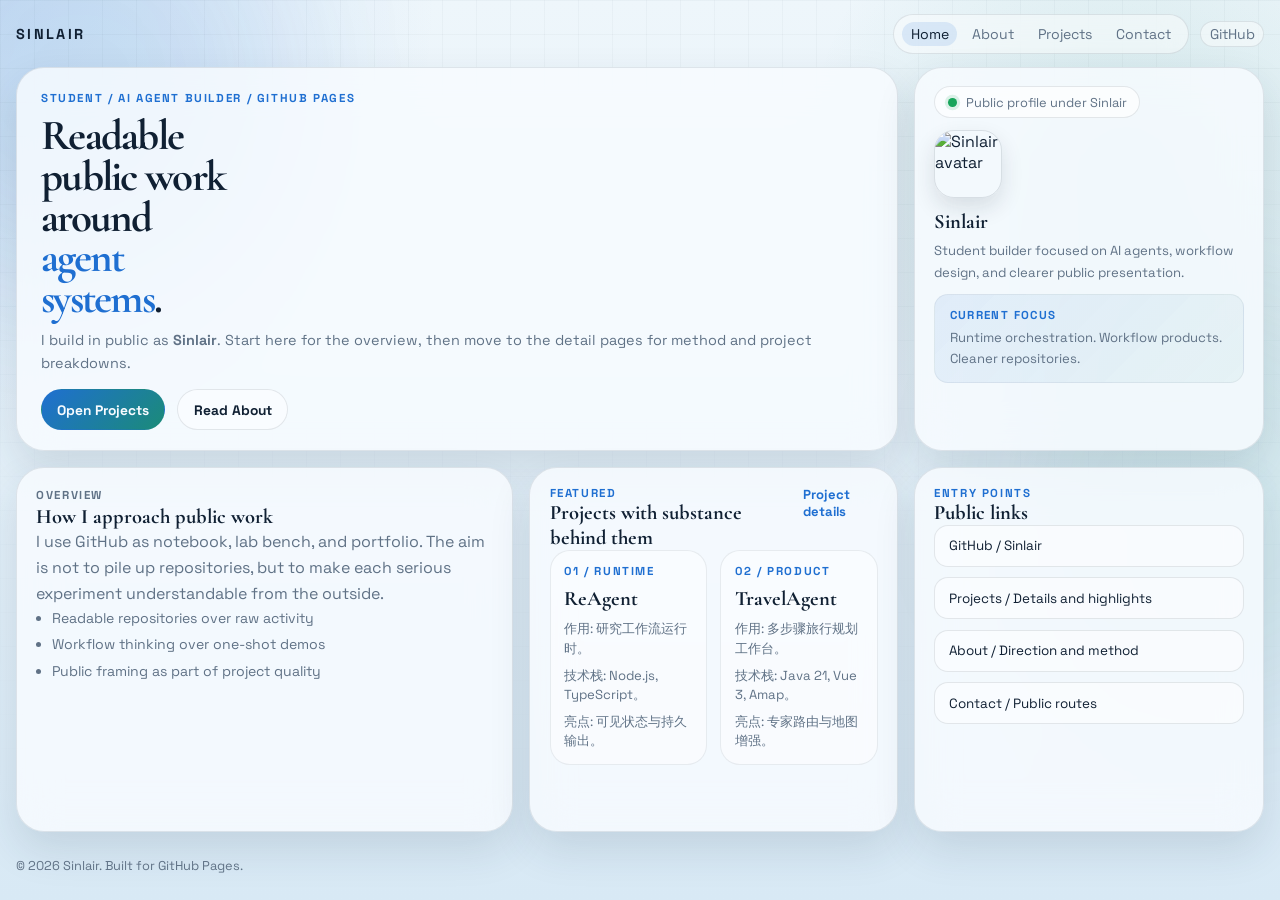
==== index.html @ 8f1517b0 "Add multi-page portfolio with project detail pages" ====
<!DOCTYPE html>
<html lang="en">
<head>
  <meta charset="UTF-8">
  <meta name="viewport" content="width=device-width, initial-scale=1.0">
  <meta
    name="description"
    content="Portfolio home for Sinlair, covering background, featured projects, and public links."
  >
  <meta name="theme-color" content="#eef6fb">
  <title>Sinlair | Home</title>
  <link rel="preconnect" href="https://fonts.googleapis.com">
  <link rel="preconnect" href="https://fonts.gstatic.com" crossorigin>
  <link
    href="https://fonts.googleapis.com/css2?family=Cormorant+Garamond:wght@600;700&family=Space+Grotesk:wght@400;500;700&display=swap"
    rel="stylesheet"
  >
  <link rel="icon" type="image/svg+xml" href="./favicon.svg">
  <link rel="stylesheet" href="./styles.css">
</head>
<body data-page="home">
  <div class="page-shell">
    <div class="ambient ambient-left" aria-hidden="true"></div>
    <div class="ambient ambient-right" aria-hidden="true"></div>
    <div class="grid-overlay" aria-hidden="true"></div>

    <header class="site-header">
      <a class="brand" href="./index.html">SINLAIR</a>
      <div class="header-rail">
        <nav class="site-nav" aria-label="Primary">
          <a href="./index.html" data-nav="home">Home</a>
          <a href="./about.html" data-nav="about">About</a>
          <a href="./projects.html" data-nav="projects">Projects</a>
          <a href="./contact.html" data-nav="contact">Contact</a>
        </nav>
        <a class="header-cta" href="https://github.com/Sinlair" target="_blank" rel="noreferrer">GitHub</a>
      </div>
    </header>

    <main class="dashboard">
      <section class="panel hero-panel">
        <p class="eyebrow">Student / AI Agent Builder / GitHub Pages</p>
        <h1>
          Readable public work around
          <span
            class="hero-rotator"
            data-words="agent systems,workflow products,public repos,prototype ideas"
          >agent systems</span>.
        </h1>
        <p class="hero-text">
          I build in public as <strong>Sinlair</strong>. Start here for the overview,
          then move to the detail pages for method and project breakdowns.
        </p>
        <div class="action-row">
          <a class="button button-primary" href="./projects.html">Open Projects</a>
          <a class="button button-secondary" href="./about.html">Read About</a>
        </div>
      </section>

      <section class="panel profile-panel">
        <div class="status-pill">
          <span class="dot"></span>
          Public profile under Sinlair
        </div>
        <img
          class="avatar"
          src="https://avatars.githubusercontent.com/u/93720173?v=4"
          alt="Sinlair avatar"
        >
        <div class="profile-copy">
          <h2>Sinlair</h2>
          <p>
            Student builder focused on AI agents, workflow design, and clearer public presentation.
          </p>
        </div>
        <div class="mini-note">
          <span class="mini-label">Current focus</span>
          <p>Runtime orchestration. Workflow products. Cleaner repositories.</p>
        </div>
      </section>

      <section class="panel about-panel">
        <p class="eyebrow">Overview</p>
        <h3>How I approach public work</h3>
        <p>
          I use GitHub as notebook, lab bench, and portfolio. The aim is not to pile
          up repositories, but to make each serious experiment understandable from
          the outside.
        </p>
        <ul class="compact-list">
          <li>Readable repositories over raw activity</li>
          <li>Workflow thinking over one-shot demos</li>
          <li>Public framing as part of project quality</li>
        </ul>
      </section>

      <section class="panel projects-panel">
        <div class="panel-head">
          <div>
            <p class="eyebrow">Featured</p>
            <h3>Projects with substance behind them</h3>
          </div>
          <a class="text-link" href="./projects.html">Project details</a>
        </div>
        <div class="project-list">
          <article class="mini-project">
            <div class="project-topline">01 / Runtime</div>
            <h4>ReAgent</h4>
            <p>作用: 研究工作流运行时。</p>
            <p>技术栈: Node.js, TypeScript。</p>
            <p>亮点: 可见状态与持久输出。</p>
          </article>

          <article class="mini-project">
            <div class="project-topline">02 / Product</div>
            <h4>TravelAgent</h4>
            <p>作用: 多步骤旅行规划工作台。</p>
            <p>技术栈: Java 21, Vue 3, Amap。</p>
            <p>亮点: 专家路由与地图增强。</p>
          </article>
        </div>
      </section>

      <section class="panel links-panel">
        <p class="eyebrow">Entry Points</p>
        <h3>Public links</h3>
        <div class="link-stack">
          <a href="https://github.com/Sinlair" target="_blank" rel="noreferrer">GitHub / Sinlair</a>
          <a href="./projects.html">Projects / Details and highlights</a>
          <a href="./about.html">About / Direction and method</a>
          <a href="./contact.html">Contact / Public routes</a>
        </div>
      </section>
    </main>

    <footer class="site-footer">
      <p>&copy; <span class="currentYear"></span> Sinlair. Built for GitHub Pages.</p>
    </footer>
  </div>

  <script src="./script.js"></script>
</body>
</html>
---- styles.css ----
:root {
  --bg: #eef6fb;
  --bg-deep: #d8e9f5;
  --surface: rgba(248, 252, 255, 0.82);
  --text: #102033;
  --muted: #607286;
  --line: rgba(16, 32, 51, 0.1);
  --accent: #1f6fd1;
  --accent-alt: #1b8b78;
  --shadow: 0 18px 42px rgba(24, 48, 72, 0.12);
  --radius-lg: 28px;
  --radius-md: 20px;
  --radius-sm: 14px;
}

* {
  box-sizing: border-box;
}

html {
  scroll-behavior: smooth;
}

body {
  margin: 0;
  min-height: 100vh;
  color: var(--text);
  background:
    radial-gradient(circle at top left, rgba(31, 111, 209, 0.14), transparent 28%),
    radial-gradient(circle at 88% 18%, rgba(27, 139, 120, 0.12), transparent 24%),
    linear-gradient(180deg, var(--bg) 0%, var(--bg-deep) 100%);
  font-family: "Space Grotesk", "Segoe UI", sans-serif;
  overflow: hidden;
}

::selection {
  background: rgba(31, 111, 209, 0.2);
}

a {
  color: inherit;
  text-decoration: none;
}

img {
  display: block;
  max-width: 100%;
}

.page-shell {
  position: relative;
  height: 100vh;
  display: flex;
  flex-direction: column;
  overflow: hidden;
}

.ambient {
  position: fixed;
  width: 26rem;
  height: 26rem;
  border-radius: 50%;
  filter: blur(70px);
  opacity: 0.55;
  pointer-events: none;
  z-index: 0;
}

.ambient-left {
  top: -8rem;
  left: -8rem;
  background: rgba(31, 111, 209, 0.18);
  animation: drift-left 16s ease-in-out infinite;
}

.ambient-right {
  right: -8rem;
  top: 18rem;
  background: rgba(27, 139, 120, 0.14);
  animation: drift-right 18s ease-in-out infinite;
}

.grid-overlay {
  position: fixed;
  inset: 0;
  background-image:
    linear-gradient(rgba(16, 32, 51, 0.04) 1px, transparent 1px),
    linear-gradient(90deg, rgba(16, 32, 51, 0.04) 1px, transparent 1px);
  background-size: 34px 34px;
  mask-image: linear-gradient(to bottom, rgba(0, 0, 0, 0.76), transparent 92%);
  pointer-events: none;
  z-index: 0;
}

.site-header,
.dashboard,
.site-footer {
  position: relative;
  z-index: 1;
}

.site-header {
  width: min(1280px, calc(100% - 2rem));
  margin: 0 auto;
  padding: 0.85rem 0 0;
  display: flex;
  align-items: center;
  justify-content: space-between;
  gap: 1rem;
}

.brand {
  font-size: 0.9rem;
  font-weight: 700;
  letter-spacing: 0.16em;
}

.header-rail {
  display: flex;
  align-items: center;
  gap: 0.7rem;
}

.site-nav {
  display: flex;
  flex-wrap: wrap;
  gap: 0.45rem;
  padding: 0.45rem 0.55rem;
  border: 1px solid var(--line);
  border-radius: 999px;
  background: rgba(255, 255, 255, 0.46);
  backdrop-filter: blur(14px);
}

.site-nav a,
.header-cta {
  padding: 0.18rem 0.52rem;
  border-radius: 999px;
  color: var(--muted);
  font-size: 0.88rem;
  transition: background-color 160ms ease, color 160ms ease;
}

.site-nav a:hover,
.site-nav a:focus-visible,
.site-nav a.is-current,
.header-cta:hover,
.header-cta:focus-visible {
  background: rgba(31, 111, 209, 0.12);
  color: var(--text);
}

.header-cta {
  border: 1px solid var(--line);
  background: rgba(255, 255, 255, 0.46);
  backdrop-filter: blur(14px);
}

.dashboard {
  width: min(1280px, calc(100% - 2rem));
  flex: 1;
  min-height: 0;
  margin: 0 auto;
  padding: 0.85rem 0 0.75rem;
  display: grid;
  gap: 1rem;
}

.panel {
  border: 1px solid var(--line);
  border-radius: var(--radius-lg);
  background: var(--surface);
  box-shadow: var(--shadow);
  backdrop-filter: blur(20px);
  overflow: hidden;
  padding: 1.1rem 1.2rem;
}

body[data-page="home"] .dashboard {
  grid-template-columns: 1.35fr 1fr 0.95fr;
  grid-template-areas:
    "hero hero profile"
    "about projects links";
  grid-template-rows: 1fr 0.95fr;
}

body[data-page="about"] .dashboard {
  grid-template-columns: 1.2fr 1fr 0.9fr;
  grid-template-areas:
    "intro intro side"
    "method focus public";
  grid-template-rows: 0.78fr 1.02fr;
}

body[data-page="projects"] .dashboard {
  grid-template-columns: 1.08fr 1.08fr 0.84fr;
  grid-template-areas:
    "intro intro side"
    "reagent travel side";
  grid-template-rows: 0.72fr 1.28fr;
}

body[data-page="contact"] .dashboard {
  grid-template-columns: 1.2fr 1fr 0.9fr;
  grid-template-areas:
    "intro intro side"
    "github reagent travel";
  grid-template-rows: 0.8fr 1fr;
}

.hero-panel,
.intro-panel {
  grid-area: hero;
  display: flex;
  flex-direction: column;
  gap: 0.65rem;
  justify-content: flex-start;
  padding: 1.4rem 1.5rem;
}

.profile-panel,
.side-panel {
  grid-area: profile;
  display: flex;
  flex-direction: column;
  gap: 0.7rem;
}

body[data-page="about"] .intro-panel,
body[data-page="projects"] .intro-panel,
body[data-page="contact"] .intro-panel {
  grid-area: intro;
}

body[data-page="about"] .side-panel,
body[data-page="projects"] .side-panel,
body[data-page="contact"] .side-panel {
  grid-area: side;
}

.about-panel {
  grid-area: about;
}

.projects-panel {
  grid-area: projects;
}

.links-panel {
  grid-area: links;
}

.detail-panel:nth-of-type(3) {
  grid-area: method;
}

.detail-panel:nth-of-type(4) {
  grid-area: focus;
}

.detail-panel:nth-of-type(5) {
  grid-area: public;
}

body[data-page="contact"] .detail-panel:nth-of-type(3) {
  grid-area: github;
}

body[data-page="contact"] .detail-panel:nth-of-type(4) {
  grid-area: reagent;
}

body[data-page="contact"] .detail-panel:nth-of-type(5) {
  grid-area: travel;
}

body[data-page="projects"] .project-detail:nth-of-type(3) {
  grid-area: reagent;
}

body[data-page="projects"] .project-detail:nth-of-type(4) {
  grid-area: travel;
}

.eyebrow,
.project-topline,
.detail-label {
  margin: 0;
  color: var(--accent);
  font-size: 0.72rem;
  font-weight: 700;
  letter-spacing: 0.14em;
  text-transform: uppercase;
}

.hero-panel h1,
.intro-panel h1,
.profile-panel h2,
.side-panel h3,
.about-panel h3,
.projects-panel h3,
.links-panel h3,
.mini-project h4,
.detail-panel h3,
.project-detail h3 {
  margin: 0;
  font-family: "Cormorant Garamond", "Times New Roman", serif;
}

.hero-panel h1,
.intro-panel h1 {
  max-width: 12ch;
  font-size: clamp(2rem, 3.85vw, 4rem);
  line-height: 0.95;
  letter-spacing: -0.04em;
}

body[data-page="home"] .hero-panel h1 {
  max-width: 10ch;
  font-size: clamp(1.8rem, 3.35vw, 3.35rem);
}

body:not([data-page="home"]) .intro-panel h1 {
  max-width: 10ch;
  font-size: clamp(1.7rem, 3.1vw, 3.05rem);
  line-height: 0.94;
}

.hero-rotator,
.accent-word {
  color: var(--accent);
}

.hero-text,
.profile-copy p,
.mini-note p,
.about-panel p,
.compact-list,
.mini-project p,
.detail-panel p,
.project-detail p {
  margin: 0;
  color: var(--muted);
  line-height: 1.62;
}

.hero-text {
  max-width: 54rem;
  font-size: 0.9rem;
}

.action-row {
  display: flex;
  flex-wrap: wrap;
  gap: 0.75rem;
  margin-top: 0.2rem;
}

.button {
  display: inline-flex;
  align-items: center;
  justify-content: center;
  min-height: 2.55rem;
  padding: 0 0.95rem;
  border: 1px solid transparent;
  border-radius: 999px;
  font-size: 0.86rem;
  font-weight: 700;
  transition: transform 160ms ease, border-color 160ms ease;
}

.button:hover,
.button:focus-visible {
  transform: translateY(-2px);
}

.button-primary {
  background: linear-gradient(135deg, var(--accent), var(--accent-alt));
  color: #f7fbff;
}

.button-secondary {
  background: rgba(255, 255, 255, 0.45);
  border-color: var(--line);
}

.status-pill {
  display: inline-flex;
  align-items: center;
  gap: 0.55rem;
  align-self: flex-start;
  padding: 0.42rem 0.8rem;
  border: 1px solid var(--line);
  border-radius: 999px;
  background: rgba(255, 255, 255, 0.64);
  color: var(--muted);
  font-size: 0.8rem;
}

.dot {
  width: 0.55rem;
  height: 0.55rem;
  border-radius: 50%;
  background: #18a55b;
  box-shadow: 0 0 0 0.2rem rgba(24, 165, 91, 0.14);
}

.avatar {
  width: 68px;
  height: 68px;
  border-radius: 20px;
  border: 1px solid rgba(16, 32, 51, 0.12);
  object-fit: cover;
  box-shadow: 0 10px 22px rgba(16, 32, 51, 0.12);
}

.profile-panel h2,
.side-panel h3,
.about-panel h3,
.projects-panel h3,
.links-panel h3,
.mini-project h4,
.detail-panel h3,
.project-detail h3 {
  font-size: 1.28rem;
}

.profile-copy {
  display: grid;
  gap: 0.42rem;
}

.profile-copy p,
.mini-note p,
.detail-panel p,
.project-detail p {
  font-size: 0.82rem;
}

.mini-note,
.detail-block {
  padding: 0.8rem 0.9rem;
  border: 1px solid rgba(16, 32, 51, 0.06);
  border-radius: var(--radius-sm);
  background: linear-gradient(135deg, rgba(31, 111, 209, 0.09), rgba(27, 139, 120, 0.05));
}

.mini-label {
  display: block;
  margin-bottom: 0.3rem;
  color: var(--accent);
  font-size: 0.72rem;
  font-weight: 700;
  letter-spacing: 0.12em;
  text-transform: uppercase;
}

.compact-list {
  margin: 0;
  padding-left: 1rem;
  font-size: 0.88rem;
}

.compact-list li + li {
  margin-top: 0.22rem;
}

.panel-head,
.project-detail-head {
  display: flex;
  align-items: start;
  justify-content: space-between;
  gap: 0.8rem;
}

.text-link {
  color: var(--accent);
  font-size: 0.82rem;
  font-weight: 700;
}

.project-list {
  display: grid;
  grid-template-columns: repeat(2, minmax(0, 1fr));
  gap: 0.85rem;
  flex: 1;
}

.mini-project,
.project-detail {
  display: flex;
  flex-direction: column;
  gap: 0.5rem;
}

.mini-project {
  padding: 0.85rem;
  border: 1px solid rgba(16, 32, 51, 0.08);
  border-radius: var(--radius-md);
  background: rgba(255, 255, 255, 0.46);
}

.mini-project p {
  font-size: 0.82rem;
  line-height: 1.46;
}

.tags {
  display: flex;
  flex-wrap: wrap;
  gap: 0.45rem;
  margin-top: auto;
}

.tags span {
  padding: 0.28rem 0.52rem;
  border: 1px solid var(--line);
  border-radius: 999px;
  background: rgba(255, 255, 255, 0.54);
  font-size: 0.72rem;
}

.project-detail {
  padding: 0.92rem 0.98rem;
  gap: 0.42rem;
}

.detail-block {
  display: grid;
  gap: 0.35rem;
  padding: 0.65rem 0.72rem;
}

.link-stack {
  display: grid;
  gap: 0.65rem;
}

.link-stack a {
  padding: 0.72rem 0.88rem;
  border: 1px solid var(--line);
  border-radius: var(--radius-sm);
  background: rgba(255, 255, 255, 0.54);
  color: var(--text);
  font-size: 0.84rem;
  transition: transform 160ms ease, border-color 160ms ease;
}

.link-stack a:hover,
.link-stack a:focus-visible {
  transform: translateX(4px);
  border-color: rgba(31, 111, 209, 0.35);
}

.site-footer {
  width: min(1280px, calc(100% - 2rem));
  margin: 0 auto;
  padding: 0 0 0.85rem;
  color: var(--muted);
  font-size: 0.8rem;
}

@keyframes drift-left {
  0%,
  100% {
    transform: translate3d(0, 0, 0);
  }
  50% {
    transform: translate3d(22px, -18px, 0);
  }
}

@keyframes drift-right {
  0%,
  100% {
    transform: translate3d(0, 0, 0);
  }
  50% {
    transform: translate3d(-24px, 18px, 0);
  }
}

@media (max-width: 1100px) {
  body {
    overflow: auto;
  }

  .page-shell {
    height: auto;
  }

  .dashboard,
  body[data-page="home"] .dashboard,
  body[data-page="about"] .dashboard,
  body[data-page="projects"] .dashboard,
  body[data-page="contact"] .dashboard {
    grid-template-columns: 1fr;
    grid-template-areas: none;
    grid-template-rows: none;
    padding-bottom: 1.25rem;
  }

  .hero-panel,
  .intro-panel,
  .profile-panel,
  .side-panel,
  .about-panel,
  .projects-panel,
  .links-panel,
  .detail-panel,
  .project-detail {
    grid-area: auto !important;
  }

  .project-list {
    grid-template-columns: 1fr;
  }
}

@media (max-width: 720px) {
  .site-header {
    flex-direction: column;
    align-items: flex-start;
  }

  .header-rail {
    width: 100%;
    flex-direction: column;
    align-items: stretch;
  }

  .site-nav {
    justify-content: space-between;
  }

  .header-cta {
    width: 100%;
    text-align: center;
  }

  .panel {
    padding: 1rem;
  }

  .hero-panel h1,
  .intro-panel h1 {
    max-width: none;
    font-size: clamp(2rem, 11vw, 3.4rem);
  }

  .action-row {
    flex-direction: column;
  }

  .button {
    width: 100%;
  }
}
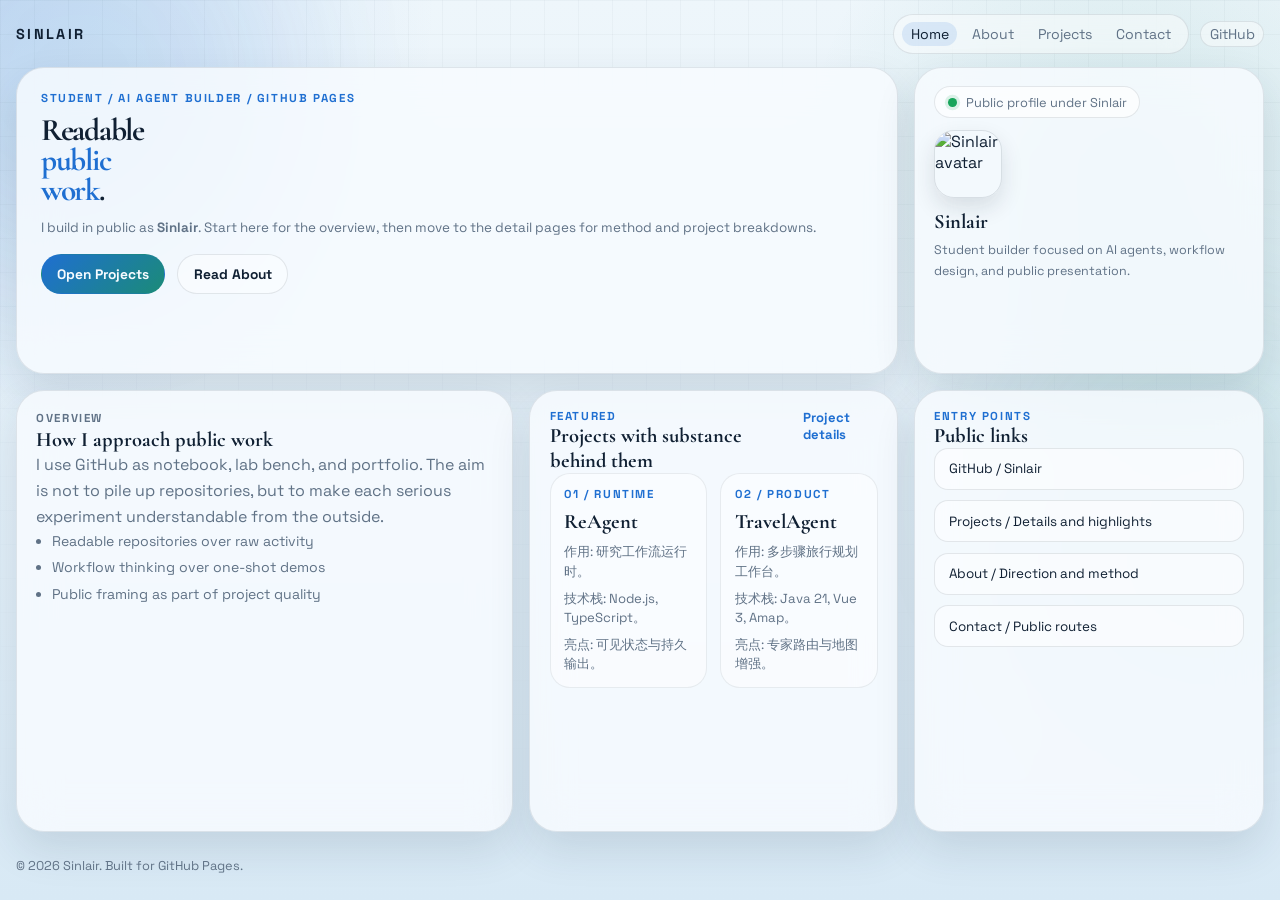
==== commit 35b1b547: "Polish multi-page layout density" ====
--- a/index.html
+++ b/index.html
@@ -41,11 +41,11 @@
       <section class="panel hero-panel">
         <p class="eyebrow">Student / AI Agent Builder / GitHub Pages</p>
         <h1>
-          Readable public work around
+          Readable
           <span
             class="hero-rotator"
-            data-words="agent systems,workflow products,public repos,prototype ideas"
-          >agent systems</span>.
+            data-words="public work,agent systems,workflow products,project signals"
+          >public work</span>.
         </h1>
         <p class="hero-text">
           I build in public as <strong>Sinlair</strong>. Start here for the overview,
@@ -70,12 +70,8 @@
         <div class="profile-copy">
           <h2>Sinlair</h2>
           <p>
-            Student builder focused on AI agents, workflow design, and clearer public presentation.
+            Student builder focused on AI agents, workflow design, and public presentation.
           </p>
-        </div>
-        <div class="mini-note">
-          <span class="mini-label">Current focus</span>
-          <p>Runtime orchestration. Workflow products. Cleaner repositories.</p>
         </div>
       </section>
 
--- a/styles.css
+++ b/styles.css
@@ -181,7 +181,7 @@
   grid-template-areas:
     "hero hero profile"
     "about projects links";
-  grid-template-rows: 1fr 0.95fr;
+  grid-template-rows: 0.82fr 1.18fr;
 }
 
 body[data-page="about"] .dashboard {
@@ -197,7 +197,7 @@
   grid-template-areas:
     "intro intro side"
     "reagent travel side";
-  grid-template-rows: 0.72fr 1.28fr;
+  grid-template-rows: 0.56fr 1.44fr;
 }
 
 body[data-page="contact"] .dashboard {
@@ -205,7 +205,7 @@
   grid-template-areas:
     "intro intro side"
     "github reagent travel";
-  grid-template-rows: 0.8fr 1fr;
+  grid-template-rows: 0.66fr 1.34fr;
 }
 
 .hero-panel,
@@ -213,7 +213,7 @@
   grid-area: hero;
   display: flex;
   flex-direction: column;
-  gap: 0.65rem;
+  gap: 0.72rem;
   justify-content: flex-start;
   padding: 1.4rem 1.5rem;
 }
@@ -316,14 +316,20 @@
 }
 
 body[data-page="home"] .hero-panel h1 {
-  max-width: 10ch;
-  font-size: clamp(1.8rem, 3.35vw, 3.35rem);
+  max-width: 7ch;
+  font-size: clamp(1.45rem, 2.45vw, 2.45rem);
 }
 
 body:not([data-page="home"]) .intro-panel h1 {
   max-width: 10ch;
-  font-size: clamp(1.7rem, 3.1vw, 3.05rem);
+  font-size: clamp(1.55rem, 2.8vw, 2.7rem);
   line-height: 0.94;
+}
+
+body[data-page="projects"] .intro-panel h1,
+body[data-page="contact"] .intro-panel h1 {
+  max-width: 8ch;
+  font-size: clamp(1.3rem, 2.15vw, 2rem);
 }
 
 .hero-rotator,
@@ -346,7 +352,7 @@
 
 .hero-text {
   max-width: 54rem;
-  font-size: 0.9rem;
+  font-size: 0.84rem;
 }
 
 .action-row {
@@ -434,7 +440,7 @@
 .mini-note p,
 .detail-panel p,
 .project-detail p {
-  font-size: 0.82rem;
+  font-size: 0.78rem;
 }
 
 .mini-note,
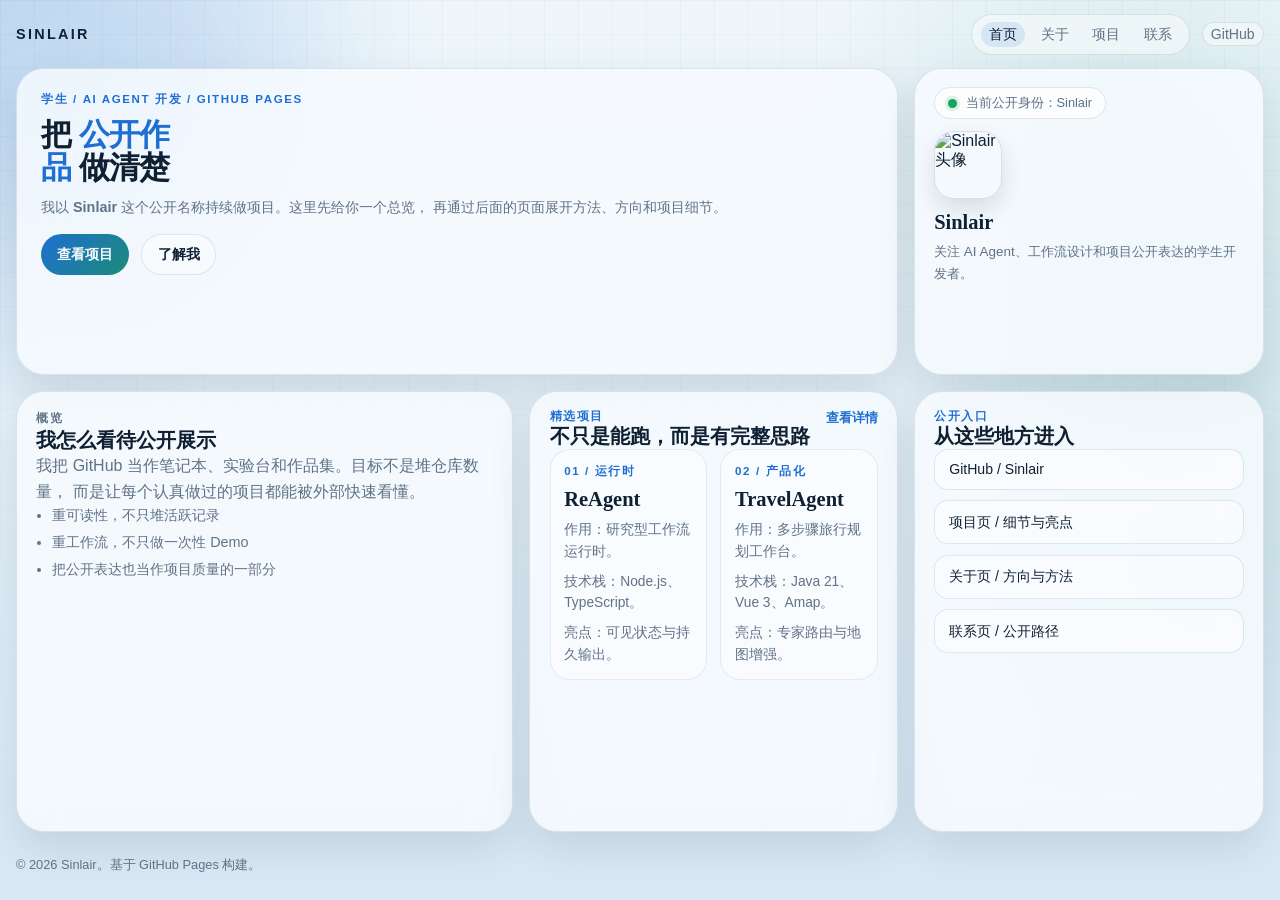
==== commit d414a7a6: "Translate portfolio site into Chinese" ====
--- a/index.html
+++ b/index.html
@@ -1,20 +1,14 @@
 <!DOCTYPE html>
-<html lang="en">
+<html lang="zh-CN">
 <head>
   <meta charset="UTF-8">
   <meta name="viewport" content="width=device-width, initial-scale=1.0">
   <meta
     name="description"
-    content="Portfolio home for Sinlair, covering background, featured projects, and public links."
+    content="Sinlair 的个人主页，集中展示个人介绍、项目摘要和公开入口。"
   >
   <meta name="theme-color" content="#eef6fb">
-  <title>Sinlair | Home</title>
-  <link rel="preconnect" href="https://fonts.googleapis.com">
-  <link rel="preconnect" href="https://fonts.gstatic.com" crossorigin>
-  <link
-    href="https://fonts.googleapis.com/css2?family=Cormorant+Garamond:wght@600;700&family=Space+Grotesk:wght@400;500;700&display=swap"
-    rel="stylesheet"
-  >
+  <title>Sinlair | 首页</title>
   <link rel="icon" type="image/svg+xml" href="./favicon.svg">
   <link rel="stylesheet" href="./styles.css">
 </head>
@@ -27,11 +21,11 @@
     <header class="site-header">
       <a class="brand" href="./index.html">SINLAIR</a>
       <div class="header-rail">
-        <nav class="site-nav" aria-label="Primary">
-          <a href="./index.html" data-nav="home">Home</a>
-          <a href="./about.html" data-nav="about">About</a>
-          <a href="./projects.html" data-nav="projects">Projects</a>
-          <a href="./contact.html" data-nav="contact">Contact</a>
+        <nav class="site-nav" aria-label="主导航">
+          <a href="./index.html" data-nav="home">首页</a>
+          <a href="./about.html" data-nav="about">关于</a>
+          <a href="./projects.html" data-nav="projects">项目</a>
+          <a href="./contact.html" data-nav="contact">联系</a>
         </nav>
         <a class="header-cta" href="https://github.com/Sinlair" target="_blank" rel="noreferrer">GitHub</a>
       </div>
@@ -39,98 +33,98 @@
 
     <main class="dashboard">
       <section class="panel hero-panel">
-        <p class="eyebrow">Student / AI Agent Builder / GitHub Pages</p>
+        <p class="eyebrow">学生 / AI Agent 开发 / GitHub Pages</p>
         <h1>
-          Readable
+          把
           <span
             class="hero-rotator"
-            data-words="public work,agent systems,workflow products,project signals"
-          >public work</span>.
+            data-words="公开作品,Agent 系统,工作流产品,项目表达"
+          >公开作品</span>
+          做清楚
         </h1>
         <p class="hero-text">
-          I build in public as <strong>Sinlair</strong>. Start here for the overview,
-          then move to the detail pages for method and project breakdowns.
+          我以 <strong>Sinlair</strong> 这个公开名称持续做项目。这里先给你一个总览，
+          再通过后面的页面展开方法、方向和项目细节。
         </p>
         <div class="action-row">
-          <a class="button button-primary" href="./projects.html">Open Projects</a>
-          <a class="button button-secondary" href="./about.html">Read About</a>
+          <a class="button button-primary" href="./projects.html">查看项目</a>
+          <a class="button button-secondary" href="./about.html">了解我</a>
         </div>
       </section>
 
       <section class="panel profile-panel">
         <div class="status-pill">
           <span class="dot"></span>
-          Public profile under Sinlair
+          当前公开身份：Sinlair
         </div>
         <img
           class="avatar"
           src="https://avatars.githubusercontent.com/u/93720173?v=4"
-          alt="Sinlair avatar"
+          alt="Sinlair 头像"
         >
         <div class="profile-copy">
           <h2>Sinlair</h2>
           <p>
-            Student builder focused on AI agents, workflow design, and public presentation.
+            关注 AI Agent、工作流设计和项目公开表达的学生开发者。
           </p>
         </div>
       </section>
 
       <section class="panel about-panel">
-        <p class="eyebrow">Overview</p>
-        <h3>How I approach public work</h3>
+        <p class="eyebrow">概览</p>
+        <h3>我怎么看待公开展示</h3>
         <p>
-          I use GitHub as notebook, lab bench, and portfolio. The aim is not to pile
-          up repositories, but to make each serious experiment understandable from
-          the outside.
+          我把 GitHub 当作笔记本、实验台和作品集。目标不是堆仓库数量，
+          而是让每个认真做过的项目都能被外部快速看懂。
         </p>
         <ul class="compact-list">
-          <li>Readable repositories over raw activity</li>
-          <li>Workflow thinking over one-shot demos</li>
-          <li>Public framing as part of project quality</li>
+          <li>重可读性，不只堆活跃记录</li>
+          <li>重工作流，不只做一次性 Demo</li>
+          <li>把公开表达也当作项目质量的一部分</li>
         </ul>
       </section>
 
       <section class="panel projects-panel">
         <div class="panel-head">
           <div>
-            <p class="eyebrow">Featured</p>
-            <h3>Projects with substance behind them</h3>
+            <p class="eyebrow">精选项目</p>
+            <h3>不只是能跑，而是有完整思路</h3>
           </div>
-          <a class="text-link" href="./projects.html">Project details</a>
+          <a class="text-link" href="./projects.html">查看详情</a>
         </div>
         <div class="project-list">
           <article class="mini-project">
-            <div class="project-topline">01 / Runtime</div>
+            <div class="project-topline">01 / 运行时</div>
             <h4>ReAgent</h4>
-            <p>作用: 研究工作流运行时。</p>
-            <p>技术栈: Node.js, TypeScript。</p>
-            <p>亮点: 可见状态与持久输出。</p>
+            <p>作用：研究型工作流运行时。</p>
+            <p>技术栈：Node.js、TypeScript。</p>
+            <p>亮点：可见状态与持久输出。</p>
           </article>
 
           <article class="mini-project">
-            <div class="project-topline">02 / Product</div>
+            <div class="project-topline">02 / 产品化</div>
             <h4>TravelAgent</h4>
-            <p>作用: 多步骤旅行规划工作台。</p>
-            <p>技术栈: Java 21, Vue 3, Amap。</p>
-            <p>亮点: 专家路由与地图增强。</p>
+            <p>作用：多步骤旅行规划工作台。</p>
+            <p>技术栈：Java 21、Vue 3、Amap。</p>
+            <p>亮点：专家路由与地图增强。</p>
           </article>
         </div>
       </section>
 
       <section class="panel links-panel">
-        <p class="eyebrow">Entry Points</p>
-        <h3>Public links</h3>
+        <p class="eyebrow">公开入口</p>
+        <h3>从这些地方进入</h3>
         <div class="link-stack">
           <a href="https://github.com/Sinlair" target="_blank" rel="noreferrer">GitHub / Sinlair</a>
-          <a href="./projects.html">Projects / Details and highlights</a>
-          <a href="./about.html">About / Direction and method</a>
-          <a href="./contact.html">Contact / Public routes</a>
+          <a href="./projects.html">项目页 / 细节与亮点</a>
+          <a href="./about.html">关于页 / 方向与方法</a>
+          <a href="./contact.html">联系页 / 公开路径</a>
         </div>
       </section>
     </main>
 
     <footer class="site-footer">
-      <p>&copy; <span class="currentYear"></span> Sinlair. Built for GitHub Pages.</p>
+      <p>&copy; <span class="currentYear"></span> Sinlair。基于 GitHub Pages 构建。</p>
     </footer>
   </div>
 
--- a/styles.css
+++ b/styles.css
@@ -11,6 +11,8 @@
   --radius-lg: 28px;
   --radius-md: 20px;
   --radius-sm: 14px;
+  --font-sans: "Noto Sans SC", "PingFang SC", "Microsoft YaHei", "Segoe UI", sans-serif;
+  --font-serif: "Noto Serif SC", "Songti SC", "STSong", "SimSun", serif;
 }
 
 * {
@@ -29,7 +31,7 @@
     radial-gradient(circle at top left, rgba(31, 111, 209, 0.14), transparent 28%),
     radial-gradient(circle at 88% 18%, rgba(27, 139, 120, 0.12), transparent 24%),
     linear-gradient(180deg, var(--bg) 0%, var(--bg-deep) 100%);
-  font-family: "Space Grotesk", "Segoe UI", sans-serif;
+  font-family: var(--font-sans);
   overflow: hidden;
 }
 
@@ -304,26 +306,26 @@
 .detail-panel h3,
 .project-detail h3 {
   margin: 0;
-  font-family: "Cormorant Garamond", "Times New Roman", serif;
+  font-family: var(--font-serif);
 }
 
 .hero-panel h1,
 .intro-panel h1 {
   max-width: 12ch;
   font-size: clamp(2rem, 3.85vw, 4rem);
-  line-height: 0.95;
-  letter-spacing: -0.04em;
+  line-height: 1.06;
+  letter-spacing: -0.02em;
 }
 
 body[data-page="home"] .hero-panel h1 {
-  max-width: 7ch;
+  max-width: 9ch;
   font-size: clamp(1.45rem, 2.45vw, 2.45rem);
 }
 
 body:not([data-page="home"]) .intro-panel h1 {
-  max-width: 10ch;
+  max-width: 11ch;
   font-size: clamp(1.55rem, 2.8vw, 2.7rem);
-  line-height: 0.94;
+  line-height: 1.08;
 }
 
 body[data-page="projects"] .intro-panel h1,
@@ -352,7 +354,7 @@
 
 .hero-text {
   max-width: 54rem;
-  font-size: 0.84rem;
+  font-size: 0.9rem;
 }
 
 .action-row {
@@ -403,6 +405,26 @@
   font-size: 0.8rem;
 }
 
+.fact-strip {
+  display: grid;
+  grid-template-columns: repeat(3, minmax(0, 1fr));
+  gap: 0.7rem;
+}
+
+.fact-pill {
+  display: grid;
+  gap: 0.35rem;
+  padding: 0.78rem 0.88rem;
+  border: 1px solid rgba(16, 32, 51, 0.08);
+  border-radius: var(--radius-md);
+  background: rgba(255, 255, 255, 0.5);
+}
+
+.fact-pill strong {
+  font-size: 0.86rem;
+  line-height: 1.45;
+}
+
 .dot {
   width: 0.55rem;
   height: 0.55rem;
@@ -429,6 +451,7 @@
 .detail-panel h3,
 .project-detail h3 {
   font-size: 1.28rem;
+  line-height: 1.2;
 }
 
 .profile-copy {
@@ -440,7 +463,7 @@
 .mini-note p,
 .detail-panel p,
 .project-detail p {
-  font-size: 0.78rem;
+  font-size: 0.84rem;
 }
 
 .mini-note,
@@ -464,7 +487,7 @@
 .compact-list {
   margin: 0;
   padding-left: 1rem;
-  font-size: 0.88rem;
+  font-size: 0.9rem;
 }
 
 .compact-list li + li {
@@ -507,8 +530,8 @@
 }
 
 .mini-project p {
-  font-size: 0.82rem;
-  line-height: 1.46;
+  font-size: 0.86rem;
+  line-height: 1.58;
 }
 
 .tags {
@@ -548,7 +571,7 @@
   border-radius: var(--radius-sm);
   background: rgba(255, 255, 255, 0.54);
   color: var(--text);
-  font-size: 0.84rem;
+  font-size: 0.88rem;
   transition: transform 160ms ease, border-color 160ms ease;
 }
 
@@ -621,6 +644,10 @@
   .project-list {
     grid-template-columns: 1fr;
   }
+
+  .fact-strip {
+    grid-template-columns: 1fr;
+  }
 }
 
 @media (max-width: 720px) {
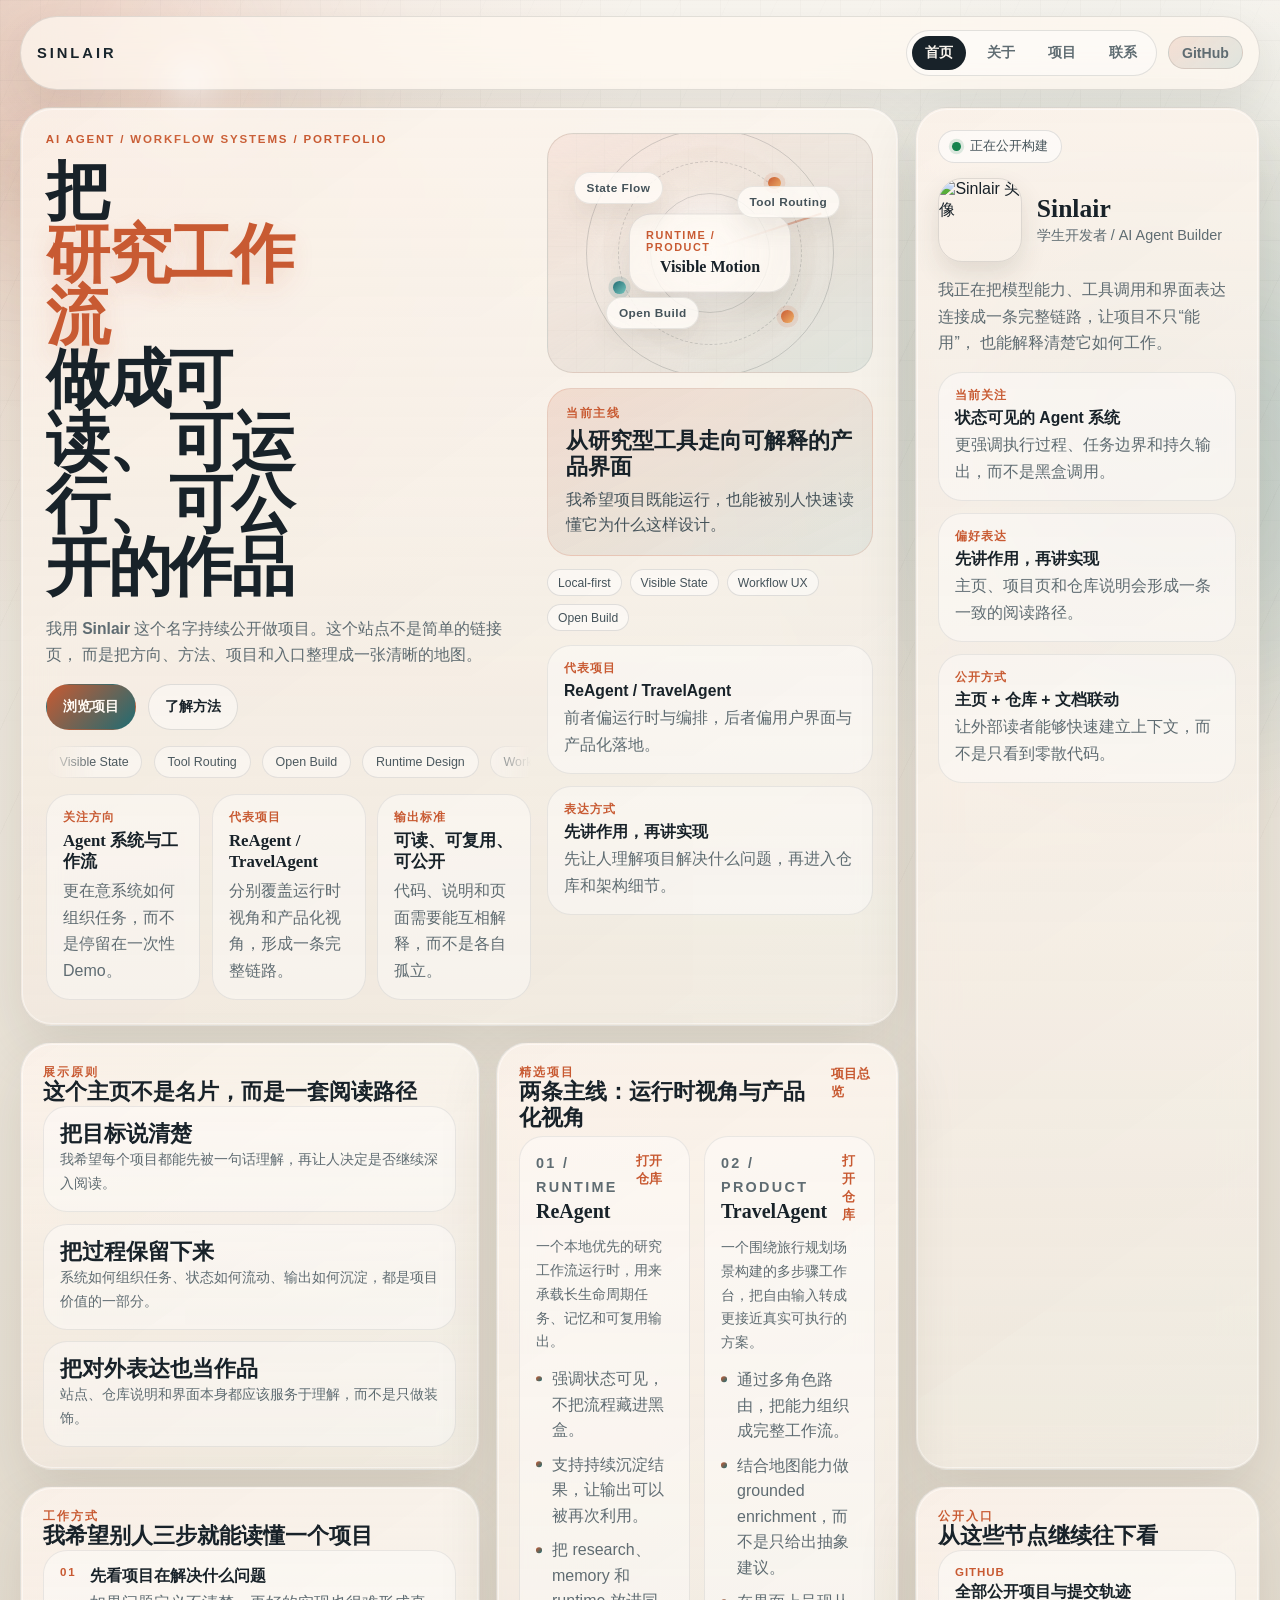
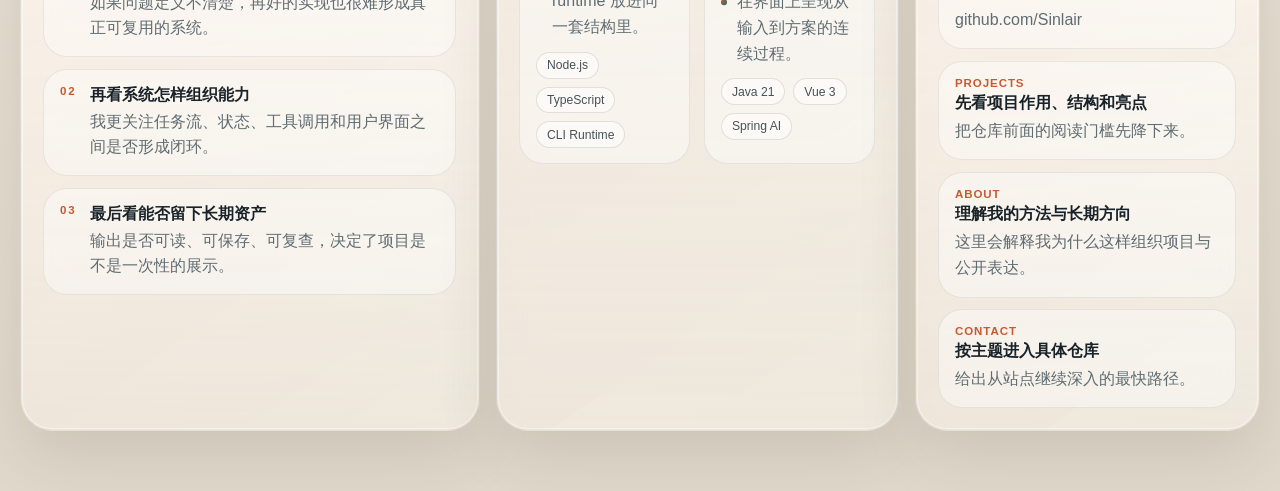
==== commit c72acaa3: "Polish homepage design and motion" ====
--- a/index.html
+++ b/index.html
@@ -5,9 +5,9 @@
   <meta name="viewport" content="width=device-width, initial-scale=1.0">
   <meta
     name="description"
-    content="Sinlair 的个人主页，集中展示个人介绍、项目摘要和公开入口。"
+    content="Sinlair 的个人主页，集中展示 AI Agent、工作流系统与公开项目。"
   >
-  <meta name="theme-color" content="#eef6fb">
+  <meta name="theme-color" content="#f4efe6">
   <title>Sinlair | 首页</title>
   <link rel="icon" type="image/svg+xml" href="./favicon.svg">
   <link rel="stylesheet" href="./styles.css">
@@ -33,98 +33,280 @@
 
     <main class="dashboard">
       <section class="panel hero-panel">
-        <p class="eyebrow">学生 / AI Agent 开发 / GitHub Pages</p>
-        <h1>
-          把
-          <span
-            class="hero-rotator"
-            data-words="公开作品,Agent 系统,工作流产品,项目表达"
-          >公开作品</span>
-          做清楚
-        </h1>
-        <p class="hero-text">
-          我以 <strong>Sinlair</strong> 这个公开名称持续做项目。这里先给你一个总览，
-          再通过后面的页面展开方法、方向和项目细节。
-        </p>
-        <div class="action-row">
-          <a class="button button-primary" href="./projects.html">查看项目</a>
-          <a class="button button-secondary" href="./about.html">了解我</a>
+        <div class="hero-layout">
+          <div class="hero-main">
+            <p class="eyebrow">AI Agent / Workflow Systems / Portfolio</p>
+            <h1>
+              把
+              <span
+                class="hero-rotator"
+                data-words="AI Agent,研究工作流,产品化项目,公开作品集"
+              >AI Agent</span>
+              做成可读、可运行、可公开的作品
+            </h1>
+            <p class="hero-text">
+              我用 <strong>Sinlair</strong> 这个名字持续公开做项目。这个站点不是简单的链接页，
+              而是把方向、方法、项目和入口整理成一张清晰的地图。
+            </p>
+            <div class="action-row">
+              <a class="button button-primary" href="./projects.html">浏览项目</a>
+              <a class="button button-secondary" href="./about.html">了解方法</a>
+            </div>
+            <div class="hero-marquee" aria-label="动态关键词">
+              <div class="hero-marquee-track">
+                <span>Visible State</span>
+                <span>Tool Routing</span>
+                <span>Open Build</span>
+                <span>Runtime Design</span>
+                <span>Workflow UX</span>
+                <span>Durable Output</span>
+                <span>Visible State</span>
+                <span>Tool Routing</span>
+                <span>Open Build</span>
+                <span>Runtime Design</span>
+                <span>Workflow UX</span>
+                <span>Durable Output</span>
+              </div>
+            </div>
+            <div class="kpi-grid">
+              <article class="kpi-card">
+                <span>关注方向</span>
+                <strong>Agent 系统与工作流</strong>
+                <p>更在意系统如何组织任务，而不是停留在一次性 Demo。</p>
+              </article>
+              <article class="kpi-card">
+                <span>代表项目</span>
+                <strong>ReAgent / TravelAgent</strong>
+                <p>分别覆盖运行时视角和产品化视角，形成一条完整链路。</p>
+              </article>
+              <article class="kpi-card">
+                <span>输出标准</span>
+                <strong>可读、可复用、可公开</strong>
+                <p>代码、说明和页面需要能互相解释，而不是各自孤立。</p>
+              </article>
+            </div>
+          </div>
+
+          <aside class="hero-aside">
+            <div class="hero-scene" aria-hidden="true">
+              <div class="hero-grid"></div>
+              <div class="orbit-ring orbit-ring-lg"></div>
+              <div class="orbit-ring orbit-ring-md"></div>
+              <div class="orbit-ring orbit-ring-sm"></div>
+              <div class="orbit-core">
+                <span>Runtime / Product</span>
+                <strong>Visible Motion</strong>
+              </div>
+              <span class="orbit-node orbit-node-a"></span>
+              <span class="orbit-node orbit-node-b"></span>
+              <span class="orbit-node orbit-node-c"></span>
+              <span class="signal-beam"></span>
+              <span class="floating-chip chip-a">State Flow</span>
+              <span class="floating-chip chip-b">Tool Routing</span>
+              <span class="floating-chip chip-c">Open Build</span>
+            </div>
+            <div class="accent-block">
+              <span class="detail-label">当前主线</span>
+              <h2>从研究型工具走向可解释的产品界面</h2>
+              <p>我希望项目既能运行，也能被别人快速读懂它为什么这样设计。</p>
+            </div>
+            <div class="badge-list" aria-label="关键词">
+              <span>Local-first</span>
+              <span>Visible State</span>
+              <span>Workflow UX</span>
+              <span>Open Build</span>
+            </div>
+            <div class="signal-list">
+              <article class="signal-item">
+                <span>代表项目</span>
+                <strong>ReAgent / TravelAgent</strong>
+                <p>前者偏运行时与编排，后者偏用户界面与产品化落地。</p>
+              </article>
+              <article class="signal-item">
+                <span>表达方式</span>
+                <strong>先讲作用，再讲实现</strong>
+                <p>先让人理解项目解决什么问题，再进入仓库和架构细节。</p>
+              </article>
+            </div>
+          </aside>
         </div>
       </section>
 
       <section class="panel profile-panel">
         <div class="status-pill">
           <span class="dot"></span>
-          当前公开身份：Sinlair
-        </div>
-        <img
-          class="avatar"
-          src="https://avatars.githubusercontent.com/u/93720173?v=4"
-          alt="Sinlair 头像"
-        >
+          正在公开构建
+        </div>
+        <div class="profile-header">
+          <img
+            class="avatar"
+            src="https://avatars.githubusercontent.com/u/93720173?v=4"
+            alt="Sinlair 头像"
+          >
+          <div class="profile-meta">
+            <h2>Sinlair</h2>
+            <p>学生开发者 / AI Agent Builder</p>
+          </div>
+        </div>
         <div class="profile-copy">
-          <h2>Sinlair</h2>
           <p>
-            关注 AI Agent、工作流设计和项目公开表达的学生开发者。
+            我正在把模型能力、工具调用和界面表达连接成一条完整链路，让项目不只“能用”，
+            也能解释清楚它如何工作。
           </p>
         </div>
+        <div class="signal-list">
+          <article class="signal-item">
+            <span>当前关注</span>
+            <strong>状态可见的 Agent 系统</strong>
+            <p>更强调执行过程、任务边界和持久输出，而不是黑盒调用。</p>
+          </article>
+          <article class="signal-item">
+            <span>偏好表达</span>
+            <strong>先讲作用，再讲实现</strong>
+            <p>主页、项目页和仓库说明会形成一条一致的阅读路径。</p>
+          </article>
+          <article class="signal-item">
+            <span>公开方式</span>
+            <strong>主页 + 仓库 + 文档联动</strong>
+            <p>让外部读者能够快速建立上下文，而不是只看到零散代码。</p>
+          </article>
+        </div>
       </section>
 
       <section class="panel about-panel">
-        <p class="eyebrow">概览</p>
-        <h3>我怎么看待公开展示</h3>
-        <p>
-          我把 GitHub 当作笔记本、实验台和作品集。目标不是堆仓库数量，
-          而是让每个认真做过的项目都能被外部快速看懂。
-        </p>
-        <ul class="compact-list">
-          <li>重可读性，不只堆活跃记录</li>
-          <li>重工作流，不只做一次性 Demo</li>
-          <li>把公开表达也当作项目质量的一部分</li>
-        </ul>
+        <p class="eyebrow">展示原则</p>
+        <h3>这个主页不是名片，而是一套阅读路径</h3>
+        <div class="bullet-grid">
+          <article class="bullet-card">
+            <h4>把目标说清楚</h4>
+            <p>我希望每个项目都能先被一句话理解，再让人决定是否继续深入阅读。</p>
+          </article>
+          <article class="bullet-card">
+            <h4>把过程保留下来</h4>
+            <p>系统如何组织任务、状态如何流动、输出如何沉淀，都是项目价值的一部分。</p>
+          </article>
+          <article class="bullet-card">
+            <h4>把对外表达也当作品</h4>
+            <p>站点、仓库说明和界面本身都应该服务于理解，而不是只做装饰。</p>
+          </article>
+        </div>
+      </section>
+
+      <section class="panel workflow-panel">
+        <p class="eyebrow">工作方式</p>
+        <h3>我希望别人三步就能读懂一个项目</h3>
+        <div class="process-list">
+          <article class="process-step">
+            <span class="step-index">01</span>
+            <div>
+              <strong>先看项目在解决什么问题</strong>
+              <p>如果问题定义不清楚，再好的实现也很难形成真正可复用的系统。</p>
+            </div>
+          </article>
+          <article class="process-step">
+            <span class="step-index">02</span>
+            <div>
+              <strong>再看系统怎样组织能力</strong>
+              <p>我更关注任务流、状态、工具调用和用户界面之间是否形成闭环。</p>
+            </div>
+          </article>
+          <article class="process-step">
+            <span class="step-index">03</span>
+            <div>
+              <strong>最后看能否留下长期资产</strong>
+              <p>输出是否可读、可保存、可复查，决定了项目是不是一次性的展示。</p>
+            </div>
+          </article>
+        </div>
       </section>
 
       <section class="panel projects-panel">
         <div class="panel-head">
           <div>
             <p class="eyebrow">精选项目</p>
-            <h3>不只是能跑，而是有完整思路</h3>
+            <h3>两条主线：运行时视角与产品化视角</h3>
           </div>
-          <a class="text-link" href="./projects.html">查看详情</a>
-        </div>
-        <div class="project-list">
-          <article class="mini-project">
-            <div class="project-topline">01 / 运行时</div>
-            <h4>ReAgent</h4>
-            <p>作用：研究型工作流运行时。</p>
-            <p>技术栈：Node.js、TypeScript。</p>
-            <p>亮点：可见状态与持久输出。</p>
-          </article>
-
-          <article class="mini-project">
-            <div class="project-topline">02 / 产品化</div>
-            <h4>TravelAgent</h4>
-            <p>作用：多步骤旅行规划工作台。</p>
-            <p>技术栈：Java 21、Vue 3、Amap。</p>
-            <p>亮点：专家路由与地图增强。</p>
+          <a class="text-link" href="./projects.html">项目总览</a>
+        </div>
+        <div class="feature-grid">
+          <article class="feature-card">
+            <div class="feature-head">
+              <div>
+                <p class="project-topline">01 / Runtime</p>
+                <h4>ReAgent</h4>
+              </div>
+              <a class="text-link" href="https://github.com/Sinlair/reagent" target="_blank" rel="noreferrer">打开仓库</a>
+            </div>
+            <p>
+              一个本地优先的研究工作流运行时，用来承载长生命周期任务、记忆和可复用输出。
+            </p>
+            <ul class="compact-list">
+              <li>强调状态可见，不把流程藏进黑盒。</li>
+              <li>支持持续沉淀结果，让输出可以被再次利用。</li>
+              <li>把 research、memory 和 runtime 放进同一套结构里。</li>
+            </ul>
+            <div class="tags">
+              <span>Node.js</span>
+              <span>TypeScript</span>
+              <span>CLI Runtime</span>
+            </div>
+          </article>
+
+          <article class="feature-card">
+            <div class="feature-head">
+              <div>
+                <p class="project-topline">02 / Product</p>
+                <h4>TravelAgent</h4>
+              </div>
+              <a class="text-link" href="https://github.com/Sinlair/TravelAgent" target="_blank" rel="noreferrer">打开仓库</a>
+            </div>
+            <p>
+              一个围绕旅行规划场景构建的多步骤工作台，把自由输入转成更接近真实可执行的方案。
+            </p>
+            <ul class="compact-list">
+              <li>通过多角色路由，把能力组织成完整工作流。</li>
+              <li>结合地图能力做 grounded enrichment，而不是只给出抽象建议。</li>
+              <li>在界面上呈现从输入到方案的连续过程。</li>
+            </ul>
+            <div class="tags">
+              <span>Java 21</span>
+              <span>Vue 3</span>
+              <span>Spring AI</span>
+            </div>
           </article>
         </div>
       </section>
 
       <section class="panel links-panel">
         <p class="eyebrow">公开入口</p>
-        <h3>从这些地方进入</h3>
-        <div class="link-stack">
-          <a href="https://github.com/Sinlair" target="_blank" rel="noreferrer">GitHub / Sinlair</a>
-          <a href="./projects.html">项目页 / 细节与亮点</a>
-          <a href="./about.html">关于页 / 方向与方法</a>
-          <a href="./contact.html">联系页 / 公开路径</a>
+        <h3>从这些节点继续往下看</h3>
+        <div class="entry-list">
+          <a class="entry-card" href="https://github.com/Sinlair" target="_blank" rel="noreferrer">
+            <span class="entry-kicker">GitHub</span>
+            <strong>全部公开项目与提交轨迹</strong>
+            <span>github.com/Sinlair</span>
+          </a>
+          <a class="entry-card" href="./projects.html">
+            <span class="entry-kicker">Projects</span>
+            <strong>先看项目作用、结构和亮点</strong>
+            <span>把仓库前面的阅读门槛先降下来。</span>
+          </a>
+          <a class="entry-card" href="./about.html">
+            <span class="entry-kicker">About</span>
+            <strong>理解我的方法与长期方向</strong>
+            <span>这里会解释我为什么这样组织项目与公开表达。</span>
+          </a>
+          <a class="entry-card" href="./contact.html">
+            <span class="entry-kicker">Contact</span>
+            <strong>按主题进入具体仓库</strong>
+            <span>给出从站点继续深入的最快路径。</span>
+          </a>
         </div>
       </section>
     </main>
 
     <footer class="site-footer">
-      <p>&copy; <span class="currentYear"></span> Sinlair。基于 GitHub Pages 构建。</p>
+      <p>&copy; <span class="currentYear"></span> Sinlair. Built with GitHub Pages.</p>
     </footer>
   </div>
 
--- a/styles.css
+++ b/styles.css
@@ -1,18 +1,36 @@
 :root {
-  --bg: #eef6fb;
-  --bg-deep: #d8e9f5;
-  --surface: rgba(248, 252, 255, 0.82);
-  --text: #102033;
-  --muted: #607286;
-  --line: rgba(16, 32, 51, 0.1);
-  --accent: #1f6fd1;
-  --accent-alt: #1b8b78;
-  --shadow: 0 18px 42px rgba(24, 48, 72, 0.12);
-  --radius-lg: 28px;
-  --radius-md: 20px;
+  --bg: #f4efe6;
+  --bg-deep: #e0d8ca;
+  --surface: rgba(255, 250, 242, 0.78);
+  --surface-strong: rgba(255, 249, 240, 0.94);
+  --surface-muted: rgba(255, 255, 255, 0.44);
+  --text: #182229;
+  --muted: #5f6c72;
+  --muted-strong: #45535a;
+  --line: rgba(24, 34, 41, 0.12);
+  --line-strong: rgba(24, 34, 41, 0.2);
+  --accent: #c85a32;
+  --accent-deep: #9f421f;
+  --accent-alt: #1f6c73;
+  --accent-soft: rgba(200, 90, 50, 0.12);
+  --shadow: 0 24px 60px rgba(57, 46, 34, 0.12);
+  --shadow-soft: 0 16px 38px rgba(57, 46, 34, 0.08);
+  --radius-xl: 32px;
+  --radius-lg: 24px;
+  --radius-md: 18px;
   --radius-sm: 14px;
-  --font-sans: "Noto Sans SC", "PingFang SC", "Microsoft YaHei", "Segoe UI", sans-serif;
-  --font-serif: "Noto Serif SC", "Songti SC", "STSong", "SimSun", serif;
+  --font-sans: "Avenir Next", "Segoe UI", "PingFang SC", "Microsoft YaHei", sans-serif;
+  --font-serif: "Iowan Old Style", "Noto Serif SC", "Source Han Serif SC", "Songti SC", serif;
+  --pointer-x: 50%;
+  --pointer-y: 32%;
+  --panel-raise: 0px;
+  --panel-tilt-x: 0deg;
+  --panel-tilt-y: 0deg;
+  --panel-glow: 0;
+  --reveal-distance: 24px;
+  --scroll-progress: 0;
+  --cursor-x: 50vw;
+  --cursor-y: 30vh;
 }
 
 * {
@@ -28,15 +46,75 @@
   min-height: 100vh;
   color: var(--text);
   background:
-    radial-gradient(circle at top left, rgba(31, 111, 209, 0.14), transparent 28%),
-    radial-gradient(circle at 88% 18%, rgba(27, 139, 120, 0.12), transparent 24%),
+    radial-gradient(circle at top left, rgba(200, 90, 50, 0.18), transparent 26%),
+    radial-gradient(circle at 88% 18%, rgba(31, 108, 115, 0.16), transparent 22%),
     linear-gradient(180deg, var(--bg) 0%, var(--bg-deep) 100%);
   font-family: var(--font-sans);
-  overflow: hidden;
+  overflow-x: hidden;
+}
+
+body::before,
+body::after {
+  content: "";
+  position: fixed;
+  inset: 0;
+  pointer-events: none;
+  z-index: 0;
+}
+
+body::before {
+  inset: -18%;
+  background:
+    radial-gradient(circle at var(--pointer-x) var(--pointer-y), rgba(200, 90, 50, 0.14), transparent 16%),
+    radial-gradient(circle at calc(var(--pointer-x) - 12%) calc(var(--pointer-y) + 7%), rgba(31, 108, 115, 0.12), transparent 18%);
+  transition: opacity 220ms ease;
+}
+
+body::after {
+  background:
+    linear-gradient(180deg, rgba(255, 255, 255, 0.42), transparent 22%),
+    repeating-linear-gradient(
+      115deg,
+      rgba(24, 34, 41, 0.018) 0 1px,
+      transparent 1px 44px
+    );
+  opacity: 0.8;
+}
+
+.scroll-progress,
+.cursor-aura {
+  position: fixed;
+  pointer-events: none;
+  z-index: 4;
+}
+
+.scroll-progress {
+  inset: 0 auto auto 0;
+  width: 100%;
+  height: 4px;
+  transform-origin: 0 50%;
+  transform: scaleX(var(--scroll-progress));
+  background: linear-gradient(90deg, var(--accent), #f0b36a 52%, var(--accent-alt));
+  box-shadow: 0 0 22px rgba(200, 90, 50, 0.35);
+}
+
+.cursor-aura {
+  left: -110px;
+  top: -110px;
+  width: 220px;
+  height: 220px;
+  border-radius: 50%;
+  background:
+    radial-gradient(circle, rgba(255, 255, 255, 0.72) 0%, rgba(255, 255, 255, 0.22) 18%, rgba(200, 90, 50, 0.18) 34%, rgba(31, 108, 115, 0.12) 52%, transparent 72%);
+  filter: blur(10px);
+  opacity: 0.72;
+  mix-blend-mode: screen;
+  transform: translate3d(var(--cursor-x), var(--cursor-y), 0);
+  transition: opacity 180ms ease;
 }
 
 ::selection {
-  background: rgba(31, 111, 209, 0.2);
+  background: rgba(200, 90, 50, 0.18);
 }
 
 a {
@@ -49,12 +127,16 @@
   max-width: 100%;
 }
 
+a:focus-visible,
+button:focus-visible {
+  outline: 2px solid rgba(200, 90, 50, 0.45);
+  outline-offset: 3px;
+}
+
 .page-shell {
   position: relative;
-  height: 100vh;
-  display: flex;
-  flex-direction: column;
-  overflow: hidden;
+  min-height: 100vh;
+  padding: 1rem 0 1.4rem;
 }
 
 .ambient {
@@ -62,8 +144,8 @@
   width: 26rem;
   height: 26rem;
   border-radius: 50%;
-  filter: blur(70px);
-  opacity: 0.55;
+  filter: blur(76px);
+  opacity: 0.52;
   pointer-events: none;
   z-index: 0;
 }
@@ -71,14 +153,14 @@
 .ambient-left {
   top: -8rem;
   left: -8rem;
-  background: rgba(31, 111, 209, 0.18);
+  background: rgba(200, 90, 50, 0.2);
   animation: drift-left 16s ease-in-out infinite;
 }
 
 .ambient-right {
   right: -8rem;
   top: 18rem;
-  background: rgba(27, 139, 120, 0.14);
+  background: rgba(31, 108, 115, 0.18);
   animation: drift-right 18s ease-in-out infinite;
 }
 
@@ -86,10 +168,10 @@
   position: fixed;
   inset: 0;
   background-image:
-    linear-gradient(rgba(16, 32, 51, 0.04) 1px, transparent 1px),
-    linear-gradient(90deg, rgba(16, 32, 51, 0.04) 1px, transparent 1px);
-  background-size: 34px 34px;
-  mask-image: linear-gradient(to bottom, rgba(0, 0, 0, 0.76), transparent 92%);
+    linear-gradient(rgba(24, 34, 41, 0.045) 1px, transparent 1px),
+    linear-gradient(90deg, rgba(24, 34, 41, 0.045) 1px, transparent 1px);
+  background-size: 40px 40px;
+  mask-image: linear-gradient(to bottom, rgba(0, 0, 0, 0.72), transparent 90%);
   pointer-events: none;
   z-index: 0;
 }
@@ -99,22 +181,38 @@
 .site-footer {
   position: relative;
   z-index: 1;
+  width: min(1240px, calc(100% - 2rem));
+  margin: 0 auto;
 }
 
 .site-header {
-  width: min(1280px, calc(100% - 2rem));
-  margin: 0 auto;
-  padding: 0.85rem 0 0;
+  position: sticky;
+  top: 1rem;
   display: flex;
   align-items: center;
   justify-content: space-between;
   gap: 1rem;
+  padding: 0.8rem 1rem;
+  border: 1px solid var(--line);
+  border-radius: 999px;
+  background: rgba(255, 249, 241, 0.74);
+  backdrop-filter: blur(18px);
+  box-shadow: var(--shadow-soft);
+  overflow: hidden;
 }
 
 .brand {
-  font-size: 0.9rem;
-  font-weight: 700;
-  letter-spacing: 0.16em;
+  font-size: 0.92rem;
+  font-weight: 800;
+  letter-spacing: 0.2em;
+  color: var(--text);
+  transition: color 180ms ease, letter-spacing 180ms ease;
+}
+
+.brand:hover,
+.brand:focus-visible {
+  color: var(--accent);
+  letter-spacing: 0.22em;
 }
 
 .header-rail {
@@ -127,105 +225,143 @@
   display: flex;
   flex-wrap: wrap;
   gap: 0.45rem;
-  padding: 0.45rem 0.55rem;
+  padding: 0.32rem;
   border: 1px solid var(--line);
   border-radius: 999px;
-  background: rgba(255, 255, 255, 0.46);
-  backdrop-filter: blur(14px);
+  background: rgba(255, 255, 255, 0.4);
 }
 
 .site-nav a,
 .header-cta {
-  padding: 0.18rem 0.52rem;
+  padding: 0.46rem 0.82rem;
   border-radius: 999px;
   color: var(--muted);
   font-size: 0.88rem;
-  transition: background-color 160ms ease, color 160ms ease;
+  font-weight: 600;
+  transition: color 160ms ease, background-color 160ms ease, transform 180ms ease;
 }
 
 .site-nav a:hover,
 .site-nav a:focus-visible,
-.site-nav a.is-current,
 .header-cta:hover,
 .header-cta:focus-visible {
-  background: rgba(31, 111, 209, 0.12);
   color: var(--text);
+  background: rgba(255, 255, 255, 0.54);
+  transform: translateY(-1px);
+}
+
+.site-nav a.is-current {
+  background: var(--text);
+  color: #fbf6ef;
 }
 
 .header-cta {
   border: 1px solid var(--line);
-  background: rgba(255, 255, 255, 0.46);
-  backdrop-filter: blur(14px);
+  background: linear-gradient(135deg, rgba(200, 90, 50, 0.14), rgba(31, 108, 115, 0.12));
 }
 
 .dashboard {
-  width: min(1280px, calc(100% - 2rem));
-  flex: 1;
-  min-height: 0;
-  margin: 0 auto;
-  padding: 0.85rem 0 0.75rem;
   display: grid;
   gap: 1rem;
+  padding: 1.1rem 0 1.2rem;
+  align-content: start;
 }
 
 .panel {
+  position: relative;
+  padding: 1.4rem;
   border: 1px solid var(--line);
-  border-radius: var(--radius-lg);
-  background: var(--surface);
+  border-radius: var(--radius-xl);
+  background:
+    linear-gradient(180deg, rgba(255, 252, 246, 0.9) 0%, rgba(250, 242, 232, 0.72) 100%);
   box-shadow: var(--shadow);
-  backdrop-filter: blur(20px);
+  backdrop-filter: blur(18px);
   overflow: hidden;
-  padding: 1.1rem 1.2rem;
+  transform:
+    perspective(1400px)
+    rotateX(var(--panel-tilt-x))
+    rotateY(var(--panel-tilt-y))
+    translateY(var(--panel-raise));
+  transform-style: preserve-3d;
+  transition:
+    transform 260ms ease,
+    border-color 220ms ease,
+    box-shadow 220ms ease,
+    opacity 520ms ease,
+    filter 520ms ease;
+}
+
+.panel::before,
+.panel::after {
+  content: "";
+  position: absolute;
+  pointer-events: none;
+}
+
+.panel::before {
+  inset: 0;
+  background:
+    radial-gradient(circle at var(--pointer-x) var(--pointer-y), rgba(255, 255, 255, calc(0.25 * var(--panel-glow))), transparent 36%),
+    linear-gradient(145deg, rgba(200, 90, 50, 0.1), rgba(31, 108, 115, 0.05));
+  opacity: calc(0.5 + (0.25 * var(--panel-glow)));
+}
+
+.panel::after {
+  inset: 1px;
+  border-radius: calc(var(--radius-xl) - 2px);
+  border: 1px solid rgba(255, 255, 255, 0.46);
+}
+
+.panel > * {
+  position: relative;
+  z-index: 1;
+}
+
+.panel.is-hovered {
+  --panel-raise: -6px;
+  border-color: rgba(200, 90, 50, 0.18);
+  box-shadow: 0 28px 62px rgba(57, 46, 34, 0.16);
 }
 
 body[data-page="home"] .dashboard {
-  grid-template-columns: 1.35fr 1fr 0.95fr;
+  grid-template-columns: minmax(0, 1.2fr) minmax(0, 1.05fr) minmax(280px, 0.9fr);
   grid-template-areas:
     "hero hero profile"
-    "about projects links";
-  grid-template-rows: 0.82fr 1.18fr;
+    "about featured profile"
+    "workflow featured links";
 }
 
 body[data-page="about"] .dashboard {
-  grid-template-columns: 1.2fr 1fr 0.9fr;
+  grid-template-columns: minmax(0, 1.2fr) minmax(0, 1fr) minmax(270px, 0.88fr);
   grid-template-areas:
     "intro intro side"
     "method focus public";
-  grid-template-rows: 0.78fr 1.02fr;
 }
 
 body[data-page="projects"] .dashboard {
-  grid-template-columns: 1.08fr 1.08fr 0.84fr;
+  grid-template-columns: minmax(0, 1fr) minmax(0, 1fr) minmax(270px, 0.86fr);
   grid-template-areas:
     "intro intro side"
     "reagent travel side";
-  grid-template-rows: 0.56fr 1.44fr;
 }
 
 body[data-page="contact"] .dashboard {
-  grid-template-columns: 1.2fr 1fr 0.9fr;
+  grid-template-columns: minmax(0, 1.15fr) minmax(0, 1fr) minmax(0, 1fr);
   grid-template-areas:
     "intro intro side"
     "github reagent travel";
-  grid-template-rows: 0.66fr 1.34fr;
 }
 
 .hero-panel,
 .intro-panel {
-  grid-area: hero;
   display: flex;
   flex-direction: column;
-  gap: 0.72rem;
-  justify-content: flex-start;
-  padding: 1.4rem 1.5rem;
-}
-
-.profile-panel,
-.side-panel {
-  grid-area: profile;
-  display: flex;
-  flex-direction: column;
-  gap: 0.7rem;
+  gap: 1rem;
+}
+
+body[data-page="home"] .hero-panel {
+  grid-area: hero;
+  padding: 1.55rem;
 }
 
 body[data-page="about"] .intro-panel,
@@ -234,21 +370,36 @@
   grid-area: intro;
 }
 
+.profile-panel,
+.side-panel {
+  display: grid;
+  gap: 0.95rem;
+  align-content: start;
+}
+
+body[data-page="home"] .profile-panel {
+  grid-area: profile;
+}
+
 body[data-page="about"] .side-panel,
 body[data-page="projects"] .side-panel,
 body[data-page="contact"] .side-panel {
   grid-area: side;
 }
 
-.about-panel {
+body[data-page="home"] .about-panel {
   grid-area: about;
 }
 
-.projects-panel {
-  grid-area: projects;
-}
-
-.links-panel {
+body[data-page="home"] .workflow-panel {
+  grid-area: workflow;
+}
+
+body[data-page="home"] .projects-panel {
+  grid-area: featured;
+}
+
+body[data-page="home"] .links-panel {
   grid-area: links;
 }
 
@@ -284,309 +435,790 @@
   grid-area: travel;
 }
 
+.hero-layout {
+  display: grid;
+  grid-template-columns: minmax(0, 1.34fr) minmax(260px, 0.9fr);
+  gap: 1rem;
+  align-items: start;
+}
+
+.hero-main,
+.hero-aside,
+.profile-copy,
+.bullet-grid,
+.process-list,
+.feature-grid,
+.entry-list,
+.hero-scene {
+  display: grid;
+  gap: 0.85rem;
+}
+
+.hero-main {
+  gap: 1rem;
+}
+
 .eyebrow,
 .project-topline,
-.detail-label {
+.detail-label,
+.step-index {
   margin: 0;
   color: var(--accent);
   font-size: 0.72rem;
+  font-weight: 800;
+  letter-spacing: 0.16em;
+  text-transform: uppercase;
+}
+
+.hero-panel h1,
+.intro-panel h1,
+.profile-panel h2,
+.hero-aside h2,
+.side-panel h3,
+.about-panel h3,
+.workflow-panel h3,
+.projects-panel h3,
+.links-panel h3,
+.detail-panel h3,
+.project-detail h3,
+.feature-card h4,
+.bullet-card h4,
+.kpi-card strong,
+.entry-card strong {
+  margin: 0;
+  font-family: var(--font-serif);
+}
+
+.hero-panel h1,
+.intro-panel h1 {
+  max-width: 10ch;
+  font-size: clamp(2.7rem, 5vw, 5rem);
+  line-height: 0.98;
+  letter-spacing: -0.035em;
+}
+
+body[data-page="home"] .hero-panel h1 {
+  max-width: 8ch;
+}
+
+body:not([data-page="home"]) .intro-panel h1 {
+  max-width: 11ch;
+  font-size: clamp(2.2rem, 4vw, 4rem);
+  line-height: 1.02;
+}
+
+body[data-page="projects"] .intro-panel h1,
+body[data-page="contact"] .intro-panel h1 {
+  max-width: 10ch;
+  font-size: clamp(1.95rem, 3.2vw, 3.2rem);
+}
+
+.hero-rotator,
+.accent-word {
+  color: var(--accent);
+}
+
+.hero-rotator {
+  display: inline-block;
+  min-width: 4.8em;
+  text-shadow: 0 10px 22px rgba(200, 90, 50, 0.18);
+}
+
+.hero-rotator.is-swapping {
+  animation: word-swap 360ms ease;
+}
+
+.hero-text,
+.profile-copy p,
+.signal-item p,
+.bullet-card p,
+.kpi-card p,
+.feature-card p,
+.detail-panel p,
+.project-detail p,
+.entry-card span:last-child,
+.fact-pill p {
+  margin: 0;
+  color: var(--muted);
+  line-height: 1.65;
+}
+
+.hero-text {
+  max-width: 46rem;
+  font-size: 0.98rem;
+}
+
+.hero-marquee {
+  position: relative;
+  overflow: hidden;
+  mask-image: linear-gradient(90deg, transparent, rgba(0, 0, 0, 0.96) 10%, rgba(0, 0, 0, 0.96) 90%, transparent);
+}
+
+.hero-marquee-track {
+  display: flex;
+  gap: 0.7rem;
+  width: max-content;
+  animation: marquee-run 18s linear infinite;
+}
+
+.hero-marquee:hover .hero-marquee-track {
+  animation-play-state: paused;
+}
+
+.hero-marquee span {
+  display: inline-flex;
+  align-items: center;
+  min-height: 2rem;
+  padding: 0.35rem 0.8rem;
+  border: 1px solid rgba(24, 34, 41, 0.1);
+  border-radius: 999px;
+  background: rgba(255, 255, 255, 0.42);
+  color: var(--muted-strong);
+  font-size: 0.78rem;
+  white-space: nowrap;
+}
+
+.hero-scene {
+  position: relative;
+  min-height: 240px;
+  margin-bottom: 0.1rem;
+  border: 1px solid rgba(24, 34, 41, 0.08);
+  border-radius: calc(var(--radius-lg) + 2px);
+  background:
+    radial-gradient(circle at center, rgba(255, 255, 255, 0.8), transparent 34%),
+    linear-gradient(145deg, rgba(200, 90, 50, 0.16), rgba(31, 108, 115, 0.1));
+  overflow: hidden;
+  isolation: isolate;
+}
+
+.hero-scene::before,
+.hero-scene::after {
+  content: "";
+  position: absolute;
+  inset: 0;
+  pointer-events: none;
+  z-index: 0;
+}
+
+.hero-scene::before {
+  background:
+    conic-gradient(from 180deg, transparent 0deg, rgba(255, 255, 255, 0.24) 80deg, transparent 180deg),
+    radial-gradient(circle at center, transparent 52%, rgba(255, 255, 255, 0.08) 54%, transparent 64%);
+  animation: scene-sweep 8s linear infinite;
+}
+
+.hero-scene::after {
+  background:
+    linear-gradient(180deg, rgba(255, 255, 255, 0.2), transparent 46%),
+    radial-gradient(circle at 50% 50%, rgba(255, 255, 255, 0.32), transparent 52%);
+}
+
+.hero-grid,
+.orbit-ring,
+.orbit-core,
+.orbit-node,
+.signal-beam,
+.floating-chip {
+  position: absolute;
+}
+
+.hero-scene > * {
+  z-index: 1;
+}
+
+.hero-grid {
+  inset: 0;
+  background-image:
+    linear-gradient(rgba(24, 34, 41, 0.06) 1px, transparent 1px),
+    linear-gradient(90deg, rgba(24, 34, 41, 0.06) 1px, transparent 1px);
+  background-size: 28px 28px;
+  opacity: 0.22;
+}
+
+.orbit-ring {
+  left: 50%;
+  top: 50%;
+  border-radius: 50%;
+  border: 1px solid rgba(24, 34, 41, 0.16);
+  transform: translate(-50%, -50%);
+}
+
+.orbit-ring-lg {
+  width: 15.5rem;
+  height: 15.5rem;
+  animation: orbit-spin 18s linear infinite;
+}
+
+.orbit-ring-md {
+  width: 11.5rem;
+  height: 11.5rem;
+  border-style: dashed;
+  animation: orbit-spin-reverse 14s linear infinite;
+}
+
+.orbit-ring-sm {
+  width: 7.5rem;
+  height: 7.5rem;
+  opacity: 0.9;
+  animation: orbit-spin 10s linear infinite;
+}
+
+.orbit-core {
+  left: 50%;
+  top: 50%;
+  display: grid;
+  gap: 0.22rem;
+  justify-items: center;
+  min-width: 8.8rem;
+  padding: 0.95rem 1rem;
+  border: 1px solid rgba(24, 34, 41, 0.1);
+  border-radius: 22px;
+  background: rgba(255, 250, 244, 0.78);
+  box-shadow: 0 18px 34px rgba(57, 46, 34, 0.12);
+  transform: translate(-50%, -50%);
+  z-index: 2;
+}
+
+.orbit-core span {
+  color: var(--accent);
+  font-size: 0.68rem;
   font-weight: 700;
   letter-spacing: 0.14em;
   text-transform: uppercase;
 }
 
-.hero-panel h1,
-.intro-panel h1,
-.profile-panel h2,
-.side-panel h3,
-.about-panel h3,
-.projects-panel h3,
-.links-panel h3,
-.mini-project h4,
-.detail-panel h3,
-.project-detail h3 {
-  margin: 0;
+.orbit-core strong {
   font-family: var(--font-serif);
-}
-
-.hero-panel h1,
-.intro-panel h1 {
-  max-width: 12ch;
-  font-size: clamp(2rem, 3.85vw, 4rem);
-  line-height: 1.06;
-  letter-spacing: -0.02em;
-}
-
-body[data-page="home"] .hero-panel h1 {
-  max-width: 9ch;
-  font-size: clamp(1.45rem, 2.45vw, 2.45rem);
-}
-
-body:not([data-page="home"]) .intro-panel h1 {
-  max-width: 11ch;
-  font-size: clamp(1.55rem, 2.8vw, 2.7rem);
-  line-height: 1.08;
-}
-
-body[data-page="projects"] .intro-panel h1,
-body[data-page="contact"] .intro-panel h1 {
-  max-width: 8ch;
-  font-size: clamp(1.3rem, 2.15vw, 2rem);
-}
-
-.hero-rotator,
-.accent-word {
-  color: var(--accent);
-}
-
-.hero-text,
-.profile-copy p,
-.mini-note p,
-.about-panel p,
-.compact-list,
-.mini-project p,
-.detail-panel p,
-.project-detail p {
-  margin: 0;
-  color: var(--muted);
-  line-height: 1.62;
-}
-
-.hero-text {
-  max-width: 54rem;
-  font-size: 0.9rem;
+  font-size: 1rem;
+  line-height: 1.2;
+}
+
+.orbit-node {
+  width: 0.8rem;
+  height: 0.8rem;
+  border-radius: 50%;
+  background: linear-gradient(135deg, var(--accent), #f0b36a);
+  box-shadow: 0 0 0 0.28rem rgba(200, 90, 50, 0.12);
+  animation: node-pulse 2.8s ease-in-out infinite;
+  z-index: 2;
+}
+
+.orbit-node-a {
+  top: 18%;
+  left: 68%;
+}
+
+.orbit-node-b {
+  top: 62%;
+  left: 20%;
+  background: linear-gradient(135deg, var(--accent-alt), #78c6be);
+  box-shadow: 0 0 0 0.28rem rgba(31, 108, 115, 0.14);
+  animation-delay: -0.9s;
+}
+
+.orbit-node-c {
+  top: 74%;
+  left: 72%;
+  animation-delay: -1.6s;
+}
+
+.signal-beam {
+  left: 15%;
+  right: 14%;
+  top: 48%;
+  height: 2px;
+  background: linear-gradient(90deg, transparent, rgba(255, 255, 255, 0.2), rgba(200, 90, 50, 0.72), rgba(31, 108, 115, 0.6), transparent);
+  background-size: 200% 100%;
+  opacity: 0.7;
+  transform: rotate(-18deg);
+  animation: beam-scan 5.6s linear infinite;
+}
+
+.floating-chip {
+  display: inline-flex;
+  align-items: center;
+  justify-content: center;
+  min-height: 2rem;
+  padding: 0.34rem 0.72rem;
+  border: 1px solid rgba(24, 34, 41, 0.09);
+  border-radius: 999px;
+  background: rgba(255, 252, 247, 0.84);
+  color: var(--muted-strong);
+  font-size: 0.74rem;
+  font-weight: 700;
+  letter-spacing: 0.04em;
+  box-shadow: 0 12px 24px rgba(57, 46, 34, 0.08);
+  white-space: nowrap;
+  z-index: 2;
+}
+
+.chip-a {
+  top: 16%;
+  left: 8%;
+  animation: chip-float-a 7.4s ease-in-out infinite;
+}
+
+.chip-b {
+  right: 10%;
+  top: 22%;
+  animation: chip-float-b 6.4s ease-in-out infinite;
+}
+
+.chip-c {
+  left: 18%;
+  bottom: 18%;
+  animation: chip-float-c 8.2s ease-in-out infinite;
 }
 
 .action-row {
   display: flex;
   flex-wrap: wrap;
   gap: 0.75rem;
-  margin-top: 0.2rem;
 }
 
 .button {
   display: inline-flex;
   align-items: center;
   justify-content: center;
-  min-height: 2.55rem;
-  padding: 0 0.95rem;
+  min-height: 2.9rem;
+  padding: 0 1rem;
   border: 1px solid transparent;
   border-radius: 999px;
-  font-size: 0.86rem;
+  font-size: 0.88rem;
   font-weight: 700;
-  transition: transform 160ms ease, border-color 160ms ease;
+  transition: transform 180ms ease, box-shadow 180ms ease, border-color 180ms ease;
 }
 
 .button:hover,
 .button:focus-visible {
   transform: translateY(-2px);
+  box-shadow: 0 14px 24px rgba(57, 46, 34, 0.12);
 }
 
 .button-primary {
   background: linear-gradient(135deg, var(--accent), var(--accent-alt));
-  color: #f7fbff;
+  color: #fffaf4;
 }
 
 .button-secondary {
-  background: rgba(255, 255, 255, 0.45);
+  background: rgba(255, 255, 255, 0.42);
   border-color: var(--line);
+}
+
+.kpi-grid {
+  display: grid;
+  grid-template-columns: repeat(3, minmax(0, 1fr));
+  gap: 0.75rem;
+}
+
+.kpi-card,
+.signal-item,
+.bullet-card,
+.process-step,
+.feature-card,
+.entry-card,
+.fact-pill,
+.detail-block {
+  padding: 0.95rem 1rem;
+  border: 1px solid rgba(24, 34, 41, 0.08);
+  border-radius: var(--radius-lg);
+  background: rgba(255, 255, 255, 0.4);
+}
+
+.kpi-card {
+  display: grid;
+  gap: 0.35rem;
+}
+
+.kpi-card span,
+.signal-item span,
+.entry-kicker {
+  color: var(--accent);
+  font-size: 0.72rem;
+  font-weight: 700;
+  letter-spacing: 0.08em;
+  text-transform: uppercase;
+}
+
+.kpi-card strong {
+  font-size: 1.05rem;
+  line-height: 1.25;
+}
+
+.accent-block {
+  display: grid;
+  gap: 0.45rem;
+  padding: 1.05rem 1.1rem;
+  border: 1px solid rgba(200, 90, 50, 0.16);
+  border-radius: var(--radius-lg);
+  background: linear-gradient(155deg, rgba(200, 90, 50, 0.14), rgba(31, 108, 115, 0.08));
+}
+
+.accent-block h2 {
+  font-size: 1.4rem;
+  line-height: 1.15;
+}
+
+.accent-block p {
+  margin: 0;
+  color: var(--muted-strong);
+  line-height: 1.6;
+}
+
+.badge-list,
+.tags {
+  display: flex;
+  flex-wrap: wrap;
+  gap: 0.5rem;
+}
+
+.badge-list span,
+.tags span {
+  padding: 0.34rem 0.62rem;
+  border: 1px solid var(--line);
+  border-radius: 999px;
+  background: rgba(255, 255, 255, 0.5);
+  font-size: 0.76rem;
+  color: var(--muted-strong);
 }
 
 .status-pill {
   display: inline-flex;
   align-items: center;
   gap: 0.55rem;
-  align-self: flex-start;
+  justify-self: start;
   padding: 0.42rem 0.8rem;
   border: 1px solid var(--line);
   border-radius: 999px;
-  background: rgba(255, 255, 255, 0.64);
-  color: var(--muted);
+  background: rgba(255, 255, 255, 0.56);
+  color: var(--muted-strong);
   font-size: 0.8rem;
-}
-
-.fact-strip {
-  display: grid;
-  grid-template-columns: repeat(3, minmax(0, 1fr));
-  gap: 0.7rem;
-}
-
-.fact-pill {
-  display: grid;
-  gap: 0.35rem;
-  padding: 0.78rem 0.88rem;
-  border: 1px solid rgba(16, 32, 51, 0.08);
-  border-radius: var(--radius-md);
-  background: rgba(255, 255, 255, 0.5);
-}
-
-.fact-pill strong {
-  font-size: 0.86rem;
-  line-height: 1.45;
+  animation: pulse-shell 4.2s ease-in-out infinite;
 }
 
 .dot {
   width: 0.55rem;
   height: 0.55rem;
   border-radius: 50%;
-  background: #18a55b;
-  box-shadow: 0 0 0 0.2rem rgba(24, 165, 91, 0.14);
+  background: #16834e;
+  box-shadow: 0 0 0 0.2rem rgba(22, 131, 78, 0.14);
+  animation: dot-pulse 1.9s ease-out infinite;
+}
+
+.profile-header {
+  display: flex;
+  align-items: center;
+  gap: 0.9rem;
 }
 
 .avatar {
-  width: 68px;
-  height: 68px;
-  border-radius: 20px;
-  border: 1px solid rgba(16, 32, 51, 0.12);
+  width: 84px;
+  height: 84px;
+  border-radius: 24px;
+  border: 1px solid rgba(24, 34, 41, 0.12);
   object-fit: cover;
-  box-shadow: 0 10px 22px rgba(16, 32, 51, 0.12);
-}
-
-.profile-panel h2,
-.side-panel h3,
+  box-shadow: 0 12px 26px rgba(57, 46, 34, 0.12);
+}
+
+.profile-meta {
+  display: grid;
+  gap: 0.22rem;
+}
+
+.profile-meta h2 {
+  font-size: 1.6rem;
+  line-height: 1.1;
+}
+
+.profile-meta p {
+  margin: 0;
+  color: var(--muted);
+  font-size: 0.9rem;
+}
+
+.signal-list {
+  display: grid;
+  gap: 0.75rem;
+}
+
+.signal-item {
+  display: grid;
+  gap: 0.25rem;
+}
+
+.signal-item strong {
+  font-size: 0.98rem;
+  line-height: 1.35;
+}
+
+.bullet-grid {
+  gap: 0.75rem;
+}
+
+.bullet-card h4,
+.feature-card h4,
+.detail-panel h3,
+.project-detail h3,
 .about-panel h3,
+.workflow-panel h3,
 .projects-panel h3,
 .links-panel h3,
-.mini-project h4,
-.detail-panel h3,
-.project-detail h3 {
-  font-size: 1.28rem;
-  line-height: 1.2;
-}
-
-.profile-copy {
-  display: grid;
-  gap: 0.42rem;
-}
-
-.profile-copy p,
-.mini-note p,
+.side-panel h3 {
+  font-size: 1.36rem;
+  line-height: 1.18;
+}
+
+.bullet-card p,
+.feature-card p,
 .detail-panel p,
 .project-detail p {
-  font-size: 0.84rem;
-}
-
-.mini-note,
-.detail-block {
-  padding: 0.8rem 0.9rem;
-  border: 1px solid rgba(16, 32, 51, 0.06);
-  border-radius: var(--radius-sm);
-  background: linear-gradient(135deg, rgba(31, 111, 209, 0.09), rgba(27, 139, 120, 0.05));
-}
-
-.mini-label {
-  display: block;
-  margin-bottom: 0.3rem;
-  color: var(--accent);
-  font-size: 0.72rem;
-  font-weight: 700;
-  letter-spacing: 0.12em;
-  text-transform: uppercase;
+  font-size: 0.9rem;
 }
 
 .compact-list {
   margin: 0;
+  padding: 0;
+  list-style: none;
+  display: grid;
+  gap: 0.55rem;
+}
+
+.compact-list li {
+  position: relative;
   padding-left: 1rem;
-  font-size: 0.9rem;
-}
-
-.compact-list li + li {
-  margin-top: 0.22rem;
+  color: var(--muted);
+  line-height: 1.6;
+}
+
+.compact-list li::before {
+  content: "";
+  position: absolute;
+  left: 0;
+  top: 0.78rem;
+  width: 0.36rem;
+  height: 0.36rem;
+  border-radius: 50%;
+  background: linear-gradient(135deg, var(--accent), var(--accent-alt));
+  transform: translateY(-50%);
+}
+
+.process-list {
+  gap: 0.75rem;
+}
+
+.process-step {
+  display: grid;
+  grid-template-columns: auto 1fr;
+  gap: 0.85rem;
+  align-items: start;
+}
+
+.process-step strong {
+  display: block;
+  margin-bottom: 0.18rem;
+  font-size: 0.98rem;
+  color: var(--text);
+}
+
+.process-step p {
+  margin: 0;
+  color: var(--muted);
+  line-height: 1.58;
 }
 
 .panel-head,
+.feature-head,
 .project-detail-head {
   display: flex;
-  align-items: start;
+  align-items: flex-start;
   justify-content: space-between;
-  gap: 0.8rem;
+  gap: 0.9rem;
+}
+
+.panel-head {
+  margin-bottom: 0.25rem;
+}
+
+.feature-grid {
+  grid-template-columns: repeat(2, minmax(0, 1fr));
+  gap: 0.85rem;
+}
+
+.feature-card,
+.project-detail {
+  display: grid;
+  gap: 0.75rem;
+}
+
+.feature-card {
+  align-content: start;
+}
+
+.feature-card h4 {
+  font-size: 1.25rem;
 }
 
 .text-link {
   color: var(--accent);
   font-size: 0.82rem;
   font-weight: 700;
-}
-
-.project-list {
-  display: grid;
-  grid-template-columns: repeat(2, minmax(0, 1fr));
-  gap: 0.85rem;
-  flex: 1;
-}
-
-.mini-project,
+  transition: transform 180ms ease, letter-spacing 180ms ease;
+}
+
+.text-link:hover,
+.text-link:focus-visible {
+  transform: translateX(3px);
+  letter-spacing: 0.03em;
+}
+
+.entry-list {
+  gap: 0.72rem;
+}
+
+.entry-card {
+  display: grid;
+  gap: 0.24rem;
+  transition: transform 180ms ease, border-color 180ms ease, box-shadow 180ms ease;
+}
+
+.entry-card strong {
+  font-size: 1rem;
+  line-height: 1.3;
+}
+
+.entry-card:hover,
+.entry-card:focus-visible {
+  transform: translateX(4px);
+  border-color: rgba(200, 90, 50, 0.28);
+  box-shadow: 0 12px 24px rgba(57, 46, 34, 0.1);
+}
+
+.fact-strip {
+  display: grid;
+  grid-template-columns: repeat(3, minmax(0, 1fr));
+  gap: 0.75rem;
+}
+
+.fact-pill {
+  display: grid;
+  gap: 0.35rem;
+}
+
+.fact-pill strong {
+  font-size: 0.95rem;
+  line-height: 1.45;
+}
+
+.detail-panel,
 .project-detail {
-  display: flex;
-  flex-direction: column;
-  gap: 0.5rem;
-}
-
-.mini-project {
-  padding: 0.85rem;
-  border: 1px solid rgba(16, 32, 51, 0.08);
-  border-radius: var(--radius-md);
-  background: rgba(255, 255, 255, 0.46);
-}
-
-.mini-project p {
-  font-size: 0.86rem;
-  line-height: 1.58;
-}
-
-.tags {
-  display: flex;
-  flex-wrap: wrap;
-  gap: 0.45rem;
-  margin-top: auto;
-}
-
-.tags span {
-  padding: 0.28rem 0.52rem;
-  border: 1px solid var(--line);
-  border-radius: 999px;
-  background: rgba(255, 255, 255, 0.54);
-  font-size: 0.72rem;
-}
-
-.project-detail {
-  padding: 0.92rem 0.98rem;
-  gap: 0.42rem;
+  align-content: start;
 }
 
 .detail-block {
   display: grid;
-  gap: 0.35rem;
-  padding: 0.65rem 0.72rem;
-}
-
-.link-stack {
-  display: grid;
-  gap: 0.65rem;
-}
-
-.link-stack a {
-  padding: 0.72rem 0.88rem;
-  border: 1px solid var(--line);
-  border-radius: var(--radius-sm);
-  background: rgba(255, 255, 255, 0.54);
-  color: var(--text);
+  gap: 0.32rem;
+  padding: 0.78rem 0.82rem;
+}
+
+.detail-block p,
+.detail-block .compact-list {
   font-size: 0.88rem;
-  transition: transform 160ms ease, border-color 160ms ease;
-}
-
-.link-stack a:hover,
-.link-stack a:focus-visible {
-  transform: translateX(4px);
-  border-color: rgba(31, 111, 209, 0.35);
+}
+
+.panel.is-visible .kpi-card,
+.panel.is-visible .signal-item,
+.panel.is-visible .bullet-card,
+.panel.is-visible .process-step,
+.panel.is-visible .feature-card,
+.panel.is-visible .entry-card,
+.panel.is-visible .fact-pill,
+.panel.is-visible .detail-block {
+  animation: inner-rise 720ms cubic-bezier(0.2, 0.9, 0.2, 1) both;
+}
+
+.panel.is-visible .kpi-card:nth-child(1),
+.panel.is-visible .signal-item:nth-child(1),
+.panel.is-visible .bullet-card:nth-child(1),
+.panel.is-visible .process-step:nth-child(1),
+.panel.is-visible .feature-card:nth-child(1),
+.panel.is-visible .entry-card:nth-child(1),
+.panel.is-visible .fact-pill:nth-child(1),
+.panel.is-visible .detail-block:nth-child(1) {
+  animation-delay: 0.08s;
+}
+
+.panel.is-visible .kpi-card:nth-child(2),
+.panel.is-visible .signal-item:nth-child(2),
+.panel.is-visible .bullet-card:nth-child(2),
+.panel.is-visible .process-step:nth-child(2),
+.panel.is-visible .feature-card:nth-child(2),
+.panel.is-visible .entry-card:nth-child(2),
+.panel.is-visible .fact-pill:nth-child(2),
+.panel.is-visible .detail-block:nth-child(2) {
+  animation-delay: 0.16s;
+}
+
+.panel.is-visible .kpi-card:nth-child(3),
+.panel.is-visible .signal-item:nth-child(3),
+.panel.is-visible .bullet-card:nth-child(3),
+.panel.is-visible .process-step:nth-child(3),
+.panel.is-visible .feature-card:nth-child(3),
+.panel.is-visible .entry-card:nth-child(3),
+.panel.is-visible .fact-pill:nth-child(3),
+.panel.is-visible .detail-block:nth-child(3) {
+  animation-delay: 0.24s;
+}
+
+.panel.is-visible .entry-card:nth-child(4),
+.panel.is-visible .detail-block:nth-child(4) {
+  animation-delay: 0.32s;
 }
 
 .site-footer {
-  width: min(1280px, calc(100% - 2rem));
-  margin: 0 auto;
-  padding: 0 0 0.85rem;
+  padding: 0.2rem 0 0;
   color: var(--muted);
   font-size: 0.8rem;
+}
+
+.site-footer p {
+  margin: 0;
+}
+
+.js-enhanced .site-header,
+.js-enhanced .panel,
+.js-enhanced .site-footer {
+  opacity: 0;
+  filter: blur(8px);
+}
+
+.js-enhanced .site-header,
+.js-enhanced .site-footer {
+  transform: translateY(18px);
+}
+
+.js-enhanced .panel {
+  transform:
+    perspective(1400px)
+    rotateX(var(--panel-tilt-x))
+    rotateY(var(--panel-tilt-y))
+    translateY(var(--reveal-distance));
+}
+
+.js-enhanced .site-header.is-visible,
+.js-enhanced .site-footer.is-visible {
+  opacity: 1;
+  transform: translateY(0);
+  filter: blur(0);
+}
+
+.js-enhanced .panel.is-visible {
+  opacity: 1;
+  transform:
+    perspective(1400px)
+    rotateX(var(--panel-tilt-x))
+    rotateY(var(--panel-tilt-y))
+    translateY(var(--panel-raise));
+  filter: blur(0);
 }
 
 @keyframes drift-left {
@@ -595,7 +1227,7 @@
     transform: translate3d(0, 0, 0);
   }
   50% {
-    transform: translate3d(22px, -18px, 0);
+    transform: translate3d(24px, -18px, 0);
   }
 }
 
@@ -605,19 +1237,176 @@
     transform: translate3d(0, 0, 0);
   }
   50% {
-    transform: translate3d(-24px, 18px, 0);
+    transform: translate3d(-26px, 18px, 0);
+  }
+}
+
+@keyframes word-swap {
+  0% {
+    opacity: 0.24;
+    transform: translateY(10px);
+  }
+  100% {
+    opacity: 1;
+    transform: translateY(0);
+  }
+}
+
+@keyframes marquee-run {
+  0% {
+    transform: translateX(0);
+  }
+  100% {
+    transform: translateX(calc(-50% - 0.35rem));
+  }
+}
+
+@keyframes orbit-spin {
+  0% {
+    transform: translate(-50%, -50%) rotate(0deg);
+  }
+  100% {
+    transform: translate(-50%, -50%) rotate(360deg);
+  }
+}
+
+@keyframes orbit-spin-reverse {
+  0% {
+    transform: translate(-50%, -50%) rotate(0deg);
+  }
+  100% {
+    transform: translate(-50%, -50%) rotate(-360deg);
+  }
+}
+
+@keyframes node-pulse {
+  0%,
+  100% {
+    transform: scale(1);
+  }
+  50% {
+    transform: scale(1.18);
+  }
+}
+
+@keyframes scene-sweep {
+  0% {
+    transform: rotate(0deg) scale(1.02);
+  }
+  100% {
+    transform: rotate(360deg) scale(1.02);
+  }
+}
+
+@keyframes beam-scan {
+  0% {
+    background-position: 120% 0;
+    opacity: 0.18;
+  }
+  45% {
+    opacity: 0.88;
+  }
+  100% {
+    background-position: -120% 0;
+    opacity: 0.18;
+  }
+}
+
+@keyframes chip-float-a {
+  0%,
+  100% {
+    transform: translate3d(0, 0, 0);
+  }
+  50% {
+    transform: translate3d(14px, -10px, 0);
+  }
+}
+
+@keyframes chip-float-b {
+  0%,
+  100% {
+    transform: translate3d(0, 0, 0);
+  }
+  50% {
+    transform: translate3d(-16px, 12px, 0);
+  }
+}
+
+@keyframes chip-float-c {
+  0%,
+  100% {
+    transform: translate3d(0, 0, 0);
+  }
+  50% {
+    transform: translate3d(16px, -12px, 0);
+  }
+}
+
+@keyframes dot-pulse {
+  0%,
+  100% {
+    transform: scale(1);
+    box-shadow: 0 0 0 0 rgba(22, 131, 78, 0.22);
+  }
+  70% {
+    transform: scale(1.12);
+    box-shadow: 0 0 0 0.45rem rgba(22, 131, 78, 0);
+  }
+}
+
+@keyframes pulse-shell {
+  0%,
+  100% {
+    transform: translateY(0);
+  }
+  50% {
+    transform: translateY(-1px);
+  }
+}
+
+@keyframes inner-rise {
+  0% {
+    opacity: 0;
+    transform: translateY(14px) scale(0.985);
+  }
+  100% {
+    opacity: 1;
+    transform: translateY(0) scale(1);
+  }
+}
+
+@media (prefers-reduced-motion: reduce) {
+  html {
+    scroll-behavior: auto;
+  }
+
+  *,
+  *::before,
+  *::after {
+    animation-duration: 0.01ms !important;
+    animation-iteration-count: 1 !important;
+    transition-duration: 0.01ms !important;
+  }
+
+  body::before {
+    display: none;
+  }
+
+  .cursor-aura,
+  .scroll-progress {
+    display: none;
+  }
+
+  .js-enhanced .site-header,
+  .js-enhanced .panel,
+  .js-enhanced .site-footer {
+    opacity: 1;
+    transform: none;
+    filter: none;
   }
 }
 
 @media (max-width: 1100px) {
-  body {
-    overflow: auto;
-  }
-
-  .page-shell {
-    height: auto;
-  }
-
   .dashboard,
   body[data-page="home"] .dashboard,
   body[data-page="about"] .dashboard,
@@ -625,8 +1414,6 @@
   body[data-page="contact"] .dashboard {
     grid-template-columns: 1fr;
     grid-template-areas: none;
-    grid-template-rows: none;
-    padding-bottom: 1.25rem;
   }
 
   .hero-panel,
@@ -634,6 +1421,7 @@
   .profile-panel,
   .side-panel,
   .about-panel,
+  .workflow-panel,
   .projects-panel,
   .links-panel,
   .detail-panel,
@@ -641,23 +1429,25 @@
     grid-area: auto !important;
   }
 
-  .project-list {
+  .hero-layout,
+  .feature-grid,
+  .fact-strip,
+  .kpi-grid {
     grid-template-columns: 1fr;
   }
 
-  .fact-strip {
-    grid-template-columns: 1fr;
-  }
-}
-
-@media (max-width: 720px) {
+  .hero-scene {
+    min-height: 220px;
+  }
+}
+
+@media (max-width: 820px) {
   .site-header {
-    flex-direction: column;
-    align-items: flex-start;
-  }
-
+    border-radius: 28px;
+  }
+
+  .site-header,
   .header-rail {
-    width: 100%;
     flex-direction: column;
     align-items: stretch;
   }
@@ -667,18 +1457,17 @@
   }
 
   .header-cta {
-    width: 100%;
     text-align: center;
   }
 
   .panel {
-    padding: 1rem;
+    padding: 1.1rem;
   }
 
   .hero-panel h1,
   .intro-panel h1 {
     max-width: none;
-    font-size: clamp(2rem, 11vw, 3.4rem);
+    font-size: clamp(2.15rem, 10vw, 3.4rem);
   }
 
   .action-row {
@@ -688,4 +1477,35 @@
   .button {
     width: 100%;
   }
-}
+
+  .cursor-aura {
+    display: none;
+  }
+}
+
+@media (max-width: 640px) {
+  .site-header,
+  .dashboard,
+  .site-footer {
+    width: min(1240px, calc(100% - 1rem));
+  }
+
+  .site-nav {
+    display: grid;
+    grid-template-columns: repeat(2, minmax(0, 1fr));
+  }
+
+  .site-nav a,
+  .header-cta {
+    text-align: center;
+  }
+
+  .panel,
+  .panel.is-hovered {
+    transform: none;
+  }
+
+  body::before {
+    opacity: 0.56;
+  }
+}
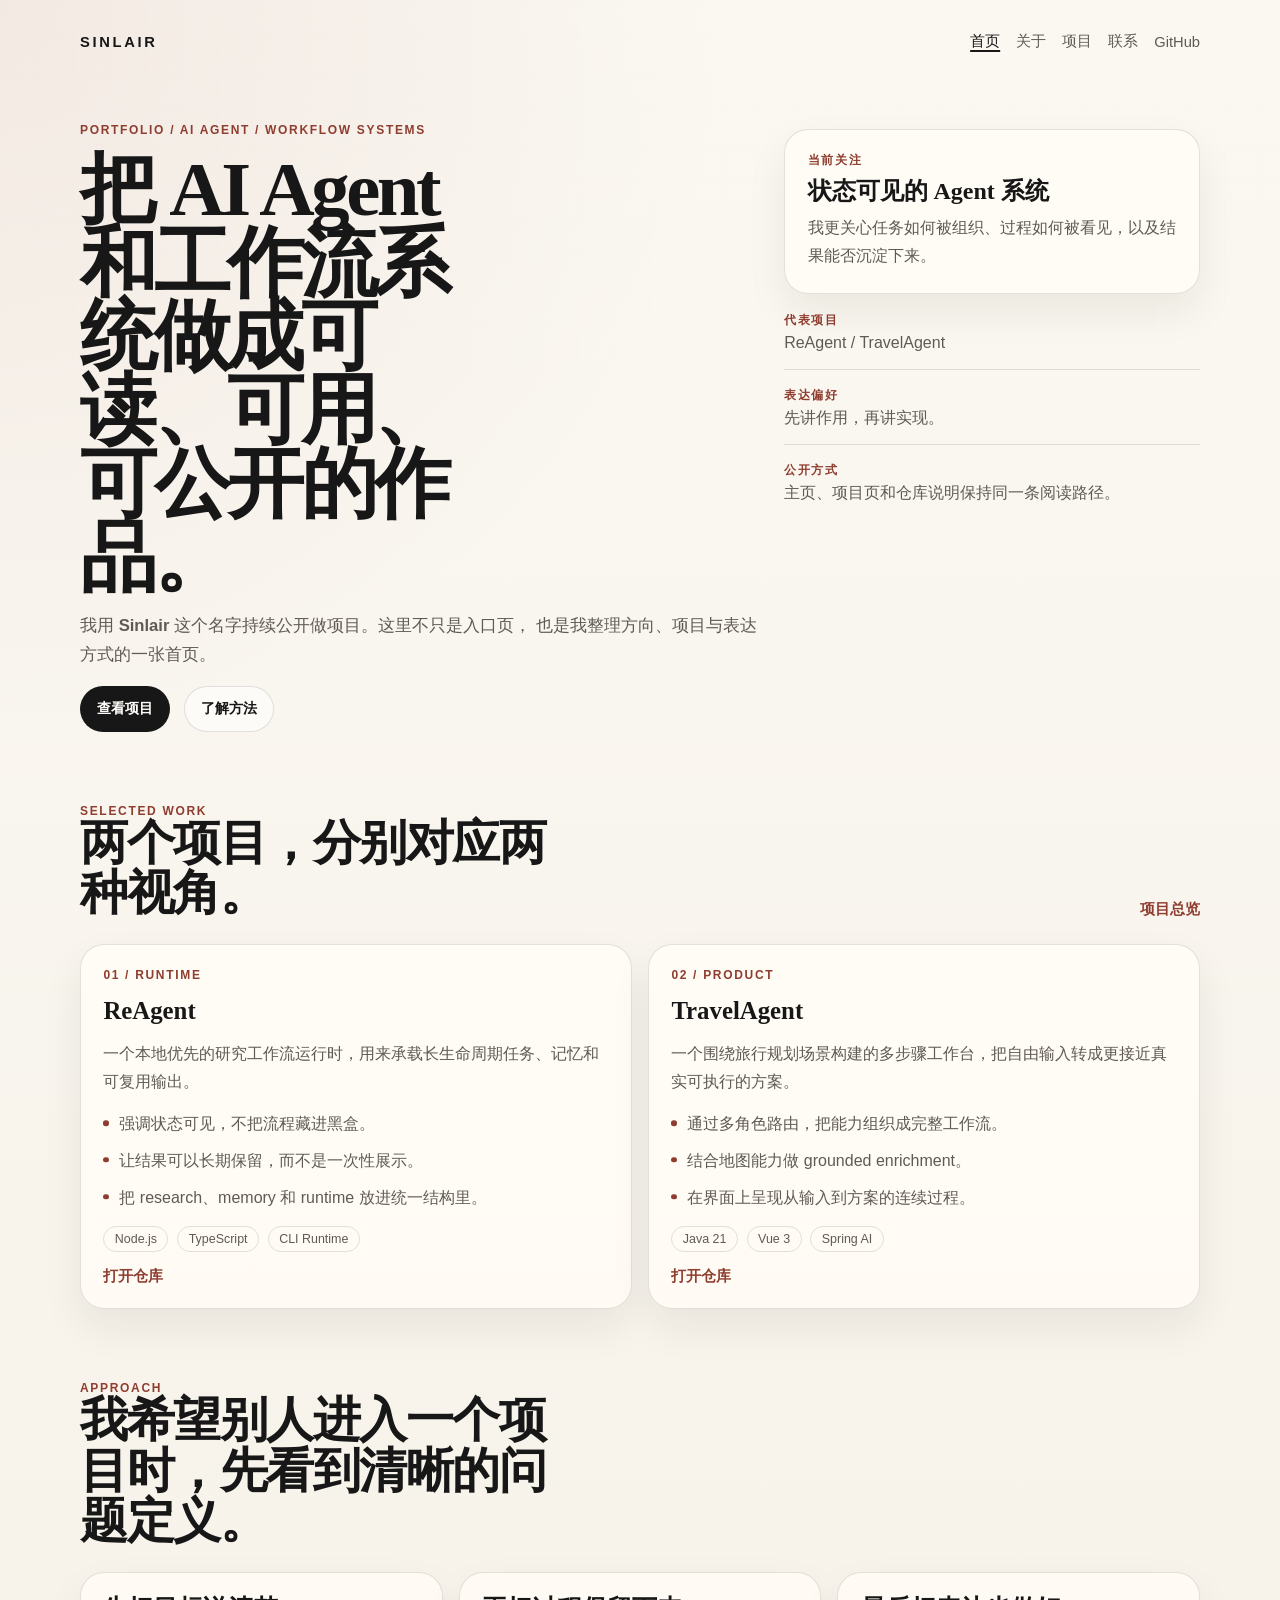
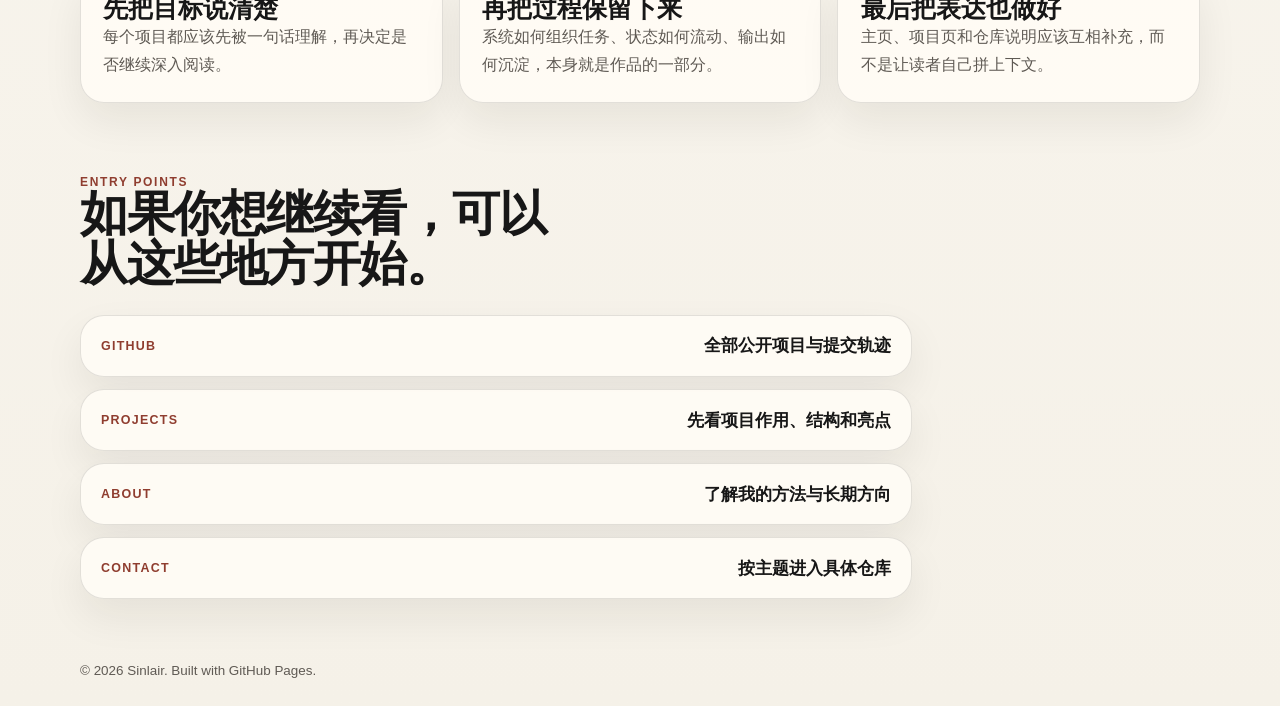
==== commit 420c5c0a: "Refine portfolio layout and simplify design" ====
--- a/index.html
+++ b/index.html
@@ -7,17 +7,13 @@
     name="description"
     content="Sinlair 的个人主页，集中展示 AI Agent、工作流系统与公开项目。"
   >
-  <meta name="theme-color" content="#f4efe6">
+  <meta name="theme-color" content="#f5f1e8">
   <title>Sinlair | 首页</title>
   <link rel="icon" type="image/svg+xml" href="./favicon.svg">
   <link rel="stylesheet" href="./styles.css">
 </head>
 <body data-page="home">
   <div class="page-shell">
-    <div class="ambient ambient-left" aria-hidden="true"></div>
-    <div class="ambient ambient-right" aria-hidden="true"></div>
-    <div class="grid-overlay" aria-hidden="true"></div>
-
     <header class="site-header">
       <a class="brand" href="./index.html">SINLAIR</a>
       <div class="header-rail">
@@ -27,279 +23,146 @@
           <a href="./projects.html" data-nav="projects">项目</a>
           <a href="./contact.html" data-nav="contact">联系</a>
         </nav>
-        <a class="header-cta" href="https://github.com/Sinlair" target="_blank" rel="noreferrer">GitHub</a>
+        <a class="header-link" href="https://github.com/Sinlair" target="_blank" rel="noreferrer">GitHub</a>
       </div>
     </header>
 
-    <main class="dashboard">
-      <section class="panel hero-panel">
-        <div class="hero-layout">
-          <div class="hero-main">
-            <p class="eyebrow">AI Agent / Workflow Systems / Portfolio</p>
-            <h1>
-              把
-              <span
-                class="hero-rotator"
-                data-words="AI Agent,研究工作流,产品化项目,公开作品集"
-              >AI Agent</span>
-              做成可读、可运行、可公开的作品
-            </h1>
-            <p class="hero-text">
-              我用 <strong>Sinlair</strong> 这个名字持续公开做项目。这个站点不是简单的链接页，
-              而是把方向、方法、项目和入口整理成一张清晰的地图。
-            </p>
-            <div class="action-row">
-              <a class="button button-primary" href="./projects.html">浏览项目</a>
-              <a class="button button-secondary" href="./about.html">了解方法</a>
+    <main class="page-main">
+      <section class="hero section reveal">
+        <div class="hero-copy">
+          <p class="section-kicker">Portfolio / AI Agent / Workflow Systems</p>
+          <h1>把 AI Agent 和工作流系统做成可读、可用、可公开的作品。</h1>
+          <p class="hero-lead">
+            我用 <strong>Sinlair</strong> 这个名字持续公开做项目。这里不只是入口页，
+            也是我整理方向、项目与表达方式的一张首页。
+          </p>
+          <div class="hero-actions">
+            <a class="button button-primary" href="./projects.html">查看项目</a>
+            <a class="button button-secondary" href="./about.html">了解方法</a>
+          </div>
+        </div>
+
+        <aside class="hero-summary">
+          <div class="summary-card">
+            <span class="meta-label">当前关注</span>
+            <h2>状态可见的 Agent 系统</h2>
+            <p>我更关心任务如何被组织、过程如何被看见，以及结果能否沉淀下来。</p>
+          </div>
+          <div class="meta-list">
+            <div>
+              <span class="meta-label">代表项目</span>
+              <p>ReAgent / TravelAgent</p>
             </div>
-            <div class="hero-marquee" aria-label="动态关键词">
-              <div class="hero-marquee-track">
-                <span>Visible State</span>
-                <span>Tool Routing</span>
-                <span>Open Build</span>
-                <span>Runtime Design</span>
-                <span>Workflow UX</span>
-                <span>Durable Output</span>
-                <span>Visible State</span>
-                <span>Tool Routing</span>
-                <span>Open Build</span>
-                <span>Runtime Design</span>
-                <span>Workflow UX</span>
-                <span>Durable Output</span>
-              </div>
+            <div>
+              <span class="meta-label">表达偏好</span>
+              <p>先讲作用，再讲实现。</p>
             </div>
-            <div class="kpi-grid">
-              <article class="kpi-card">
-                <span>关注方向</span>
-                <strong>Agent 系统与工作流</strong>
-                <p>更在意系统如何组织任务，而不是停留在一次性 Demo。</p>
-              </article>
-              <article class="kpi-card">
-                <span>代表项目</span>
-                <strong>ReAgent / TravelAgent</strong>
-                <p>分别覆盖运行时视角和产品化视角，形成一条完整链路。</p>
-              </article>
-              <article class="kpi-card">
-                <span>输出标准</span>
-                <strong>可读、可复用、可公开</strong>
-                <p>代码、说明和页面需要能互相解释，而不是各自孤立。</p>
-              </article>
+            <div>
+              <span class="meta-label">公开方式</span>
+              <p>主页、项目页和仓库说明保持同一条阅读路径。</p>
             </div>
           </div>
-
-          <aside class="hero-aside">
-            <div class="hero-scene" aria-hidden="true">
-              <div class="hero-grid"></div>
-              <div class="orbit-ring orbit-ring-lg"></div>
-              <div class="orbit-ring orbit-ring-md"></div>
-              <div class="orbit-ring orbit-ring-sm"></div>
-              <div class="orbit-core">
-                <span>Runtime / Product</span>
-                <strong>Visible Motion</strong>
-              </div>
-              <span class="orbit-node orbit-node-a"></span>
-              <span class="orbit-node orbit-node-b"></span>
-              <span class="orbit-node orbit-node-c"></span>
-              <span class="signal-beam"></span>
-              <span class="floating-chip chip-a">State Flow</span>
-              <span class="floating-chip chip-b">Tool Routing</span>
-              <span class="floating-chip chip-c">Open Build</span>
-            </div>
-            <div class="accent-block">
-              <span class="detail-label">当前主线</span>
-              <h2>从研究型工具走向可解释的产品界面</h2>
-              <p>我希望项目既能运行，也能被别人快速读懂它为什么这样设计。</p>
-            </div>
-            <div class="badge-list" aria-label="关键词">
-              <span>Local-first</span>
-              <span>Visible State</span>
-              <span>Workflow UX</span>
-              <span>Open Build</span>
-            </div>
-            <div class="signal-list">
-              <article class="signal-item">
-                <span>代表项目</span>
-                <strong>ReAgent / TravelAgent</strong>
-                <p>前者偏运行时与编排，后者偏用户界面与产品化落地。</p>
-              </article>
-              <article class="signal-item">
-                <span>表达方式</span>
-                <strong>先讲作用，再讲实现</strong>
-                <p>先让人理解项目解决什么问题，再进入仓库和架构细节。</p>
-              </article>
-            </div>
-          </aside>
-        </div>
+        </aside>
       </section>
 
-      <section class="panel profile-panel">
-        <div class="status-pill">
-          <span class="dot"></span>
-          正在公开构建
+      <section class="section reveal">
+        <div class="section-head">
+          <div>
+            <p class="section-kicker">Selected Work</p>
+            <h2>两个项目，分别对应两种视角。</h2>
+          </div>
+          <a class="section-link" href="./projects.html">项目总览</a>
         </div>
-        <div class="profile-header">
-          <img
-            class="avatar"
-            src="https://avatars.githubusercontent.com/u/93720173?v=4"
-            alt="Sinlair 头像"
-          >
-          <div class="profile-meta">
-            <h2>Sinlair</h2>
-            <p>学生开发者 / AI Agent Builder</p>
-          </div>
-        </div>
-        <div class="profile-copy">
-          <p>
-            我正在把模型能力、工具调用和界面表达连接成一条完整链路，让项目不只“能用”，
-            也能解释清楚它如何工作。
-          </p>
-        </div>
-        <div class="signal-list">
-          <article class="signal-item">
-            <span>当前关注</span>
-            <strong>状态可见的 Agent 系统</strong>
-            <p>更强调执行过程、任务边界和持久输出，而不是黑盒调用。</p>
+
+        <div class="card-grid card-grid-two">
+          <article class="content-card project-card">
+            <div class="card-topline">01 / Runtime</div>
+            <h3>ReAgent</h3>
+            <p>
+              一个本地优先的研究工作流运行时，用来承载长生命周期任务、记忆和可复用输出。
+            </p>
+            <ul class="plain-list">
+              <li>强调状态可见，不把流程藏进黑盒。</li>
+              <li>让结果可以长期保留，而不是一次性展示。</li>
+              <li>把 research、memory 和 runtime 放进统一结构里。</li>
+            </ul>
+            <div class="tag-row">
+              <span>Node.js</span>
+              <span>TypeScript</span>
+              <span>CLI Runtime</span>
+            </div>
+            <a class="section-link" href="https://github.com/Sinlair/reagent" target="_blank" rel="noreferrer">打开仓库</a>
           </article>
-          <article class="signal-item">
-            <span>偏好表达</span>
-            <strong>先讲作用，再讲实现</strong>
-            <p>主页、项目页和仓库说明会形成一条一致的阅读路径。</p>
-          </article>
-          <article class="signal-item">
-            <span>公开方式</span>
-            <strong>主页 + 仓库 + 文档联动</strong>
-            <p>让外部读者能够快速建立上下文，而不是只看到零散代码。</p>
+
+          <article class="content-card project-card">
+            <div class="card-topline">02 / Product</div>
+            <h3>TravelAgent</h3>
+            <p>
+              一个围绕旅行规划场景构建的多步骤工作台，把自由输入转成更接近真实可执行的方案。
+            </p>
+            <ul class="plain-list">
+              <li>通过多角色路由，把能力组织成完整工作流。</li>
+              <li>结合地图能力做 grounded enrichment。</li>
+              <li>在界面上呈现从输入到方案的连续过程。</li>
+            </ul>
+            <div class="tag-row">
+              <span>Java 21</span>
+              <span>Vue 3</span>
+              <span>Spring AI</span>
+            </div>
+            <a class="section-link" href="https://github.com/Sinlair/TravelAgent" target="_blank" rel="noreferrer">打开仓库</a>
           </article>
         </div>
       </section>
 
-      <section class="panel about-panel">
-        <p class="eyebrow">展示原则</p>
-        <h3>这个主页不是名片，而是一套阅读路径</h3>
-        <div class="bullet-grid">
-          <article class="bullet-card">
-            <h4>把目标说清楚</h4>
-            <p>我希望每个项目都能先被一句话理解，再让人决定是否继续深入阅读。</p>
+      <section class="section reveal">
+        <div class="section-head">
+          <div>
+            <p class="section-kicker">Approach</p>
+            <h2>我希望别人进入一个项目时，先看到清晰的问题定义。</h2>
+          </div>
+        </div>
+
+        <div class="card-grid card-grid-three">
+          <article class="content-card">
+            <h3>先把目标说清楚</h3>
+            <p>每个项目都应该先被一句话理解，再决定是否继续深入阅读。</p>
           </article>
-          <article class="bullet-card">
-            <h4>把过程保留下来</h4>
-            <p>系统如何组织任务、状态如何流动、输出如何沉淀，都是项目价值的一部分。</p>
+          <article class="content-card">
+            <h3>再把过程保留下来</h3>
+            <p>系统如何组织任务、状态如何流动、输出如何沉淀，本身就是作品的一部分。</p>
           </article>
-          <article class="bullet-card">
-            <h4>把对外表达也当作品</h4>
-            <p>站点、仓库说明和界面本身都应该服务于理解，而不是只做装饰。</p>
+          <article class="content-card">
+            <h3>最后把表达也做好</h3>
+            <p>主页、项目页和仓库说明应该互相补充，而不是让读者自己拼上下文。</p>
           </article>
         </div>
       </section>
 
-      <section class="panel workflow-panel">
-        <p class="eyebrow">工作方式</p>
-        <h3>我希望别人三步就能读懂一个项目</h3>
-        <div class="process-list">
-          <article class="process-step">
-            <span class="step-index">01</span>
-            <div>
-              <strong>先看项目在解决什么问题</strong>
-              <p>如果问题定义不清楚，再好的实现也很难形成真正可复用的系统。</p>
-            </div>
-          </article>
-          <article class="process-step">
-            <span class="step-index">02</span>
-            <div>
-              <strong>再看系统怎样组织能力</strong>
-              <p>我更关注任务流、状态、工具调用和用户界面之间是否形成闭环。</p>
-            </div>
-          </article>
-          <article class="process-step">
-            <span class="step-index">03</span>
-            <div>
-              <strong>最后看能否留下长期资产</strong>
-              <p>输出是否可读、可保存、可复查，决定了项目是不是一次性的展示。</p>
-            </div>
-          </article>
+      <section class="section section-slim reveal">
+        <div class="section-head">
+          <div>
+            <p class="section-kicker">Entry Points</p>
+            <h2>如果你想继续看，可以从这些地方开始。</h2>
+          </div>
         </div>
-      </section>
 
-      <section class="panel projects-panel">
-        <div class="panel-head">
-          <div>
-            <p class="eyebrow">精选项目</p>
-            <h3>两条主线：运行时视角与产品化视角</h3>
-          </div>
-          <a class="text-link" href="./projects.html">项目总览</a>
-        </div>
-        <div class="feature-grid">
-          <article class="feature-card">
-            <div class="feature-head">
-              <div>
-                <p class="project-topline">01 / Runtime</p>
-                <h4>ReAgent</h4>
-              </div>
-              <a class="text-link" href="https://github.com/Sinlair/reagent" target="_blank" rel="noreferrer">打开仓库</a>
-            </div>
-            <p>
-              一个本地优先的研究工作流运行时，用来承载长生命周期任务、记忆和可复用输出。
-            </p>
-            <ul class="compact-list">
-              <li>强调状态可见，不把流程藏进黑盒。</li>
-              <li>支持持续沉淀结果，让输出可以被再次利用。</li>
-              <li>把 research、memory 和 runtime 放进同一套结构里。</li>
-            </ul>
-            <div class="tags">
-              <span>Node.js</span>
-              <span>TypeScript</span>
-              <span>CLI Runtime</span>
-            </div>
-          </article>
-
-          <article class="feature-card">
-            <div class="feature-head">
-              <div>
-                <p class="project-topline">02 / Product</p>
-                <h4>TravelAgent</h4>
-              </div>
-              <a class="text-link" href="https://github.com/Sinlair/TravelAgent" target="_blank" rel="noreferrer">打开仓库</a>
-            </div>
-            <p>
-              一个围绕旅行规划场景构建的多步骤工作台，把自由输入转成更接近真实可执行的方案。
-            </p>
-            <ul class="compact-list">
-              <li>通过多角色路由，把能力组织成完整工作流。</li>
-              <li>结合地图能力做 grounded enrichment，而不是只给出抽象建议。</li>
-              <li>在界面上呈现从输入到方案的连续过程。</li>
-            </ul>
-            <div class="tags">
-              <span>Java 21</span>
-              <span>Vue 3</span>
-              <span>Spring AI</span>
-            </div>
-          </article>
-        </div>
-      </section>
-
-      <section class="panel links-panel">
-        <p class="eyebrow">公开入口</p>
-        <h3>从这些节点继续往下看</h3>
-        <div class="entry-list">
-          <a class="entry-card" href="https://github.com/Sinlair" target="_blank" rel="noreferrer">
-            <span class="entry-kicker">GitHub</span>
+        <div class="link-list">
+          <a class="link-row" href="https://github.com/Sinlair" target="_blank" rel="noreferrer">
+            <span>GitHub</span>
             <strong>全部公开项目与提交轨迹</strong>
-            <span>github.com/Sinlair</span>
           </a>
-          <a class="entry-card" href="./projects.html">
-            <span class="entry-kicker">Projects</span>
+          <a class="link-row" href="./projects.html">
+            <span>Projects</span>
             <strong>先看项目作用、结构和亮点</strong>
-            <span>把仓库前面的阅读门槛先降下来。</span>
           </a>
-          <a class="entry-card" href="./about.html">
-            <span class="entry-kicker">About</span>
-            <strong>理解我的方法与长期方向</strong>
-            <span>这里会解释我为什么这样组织项目与公开表达。</span>
+          <a class="link-row" href="./about.html">
+            <span>About</span>
+            <strong>了解我的方法与长期方向</strong>
           </a>
-          <a class="entry-card" href="./contact.html">
-            <span class="entry-kicker">Contact</span>
+          <a class="link-row" href="./contact.html">
+            <span>Contact</span>
             <strong>按主题进入具体仓库</strong>
-            <span>给出从站点继续深入的最快路径。</span>
           </a>
         </div>
       </section>
--- a/styles.css
+++ b/styles.css
@@ -1,36 +1,20 @@
 :root {
-  --bg: #f4efe6;
-  --bg-deep: #e0d8ca;
-  --surface: rgba(255, 250, 242, 0.78);
-  --surface-strong: rgba(255, 249, 240, 0.94);
-  --surface-muted: rgba(255, 255, 255, 0.44);
-  --text: #182229;
-  --muted: #5f6c72;
-  --muted-strong: #45535a;
-  --line: rgba(24, 34, 41, 0.12);
-  --line-strong: rgba(24, 34, 41, 0.2);
-  --accent: #c85a32;
-  --accent-deep: #9f421f;
-  --accent-alt: #1f6c73;
-  --accent-soft: rgba(200, 90, 50, 0.12);
-  --shadow: 0 24px 60px rgba(57, 46, 34, 0.12);
-  --shadow-soft: 0 16px 38px rgba(57, 46, 34, 0.08);
-  --radius-xl: 32px;
+  --bg: #f5f1e8;
+  --bg-soft: #fbf8f2;
+  --surface: rgba(255, 252, 246, 0.9);
+  --surface-strong: #fffdf9;
+  --text: #171717;
+  --muted: #5f5a54;
+  --line: rgba(23, 23, 23, 0.12);
+  --line-strong: rgba(23, 23, 23, 0.2);
+  --accent: #8f3d2f;
+  --accent-soft: rgba(143, 61, 47, 0.1);
+  --shadow: 0 18px 42px rgba(25, 22, 18, 0.07);
   --radius-lg: 24px;
   --radius-md: 18px;
-  --radius-sm: 14px;
-  --font-sans: "Avenir Next", "Segoe UI", "PingFang SC", "Microsoft YaHei", sans-serif;
+  --radius-sm: 12px;
+  --font-sans: "Avenir Next", "Segoe UI", "PingFang SC", "Hiragino Sans GB", "Microsoft YaHei", sans-serif;
   --font-serif: "Iowan Old Style", "Noto Serif SC", "Source Han Serif SC", "Songti SC", serif;
-  --pointer-x: 50%;
-  --pointer-y: 32%;
-  --panel-raise: 0px;
-  --panel-tilt-x: 0deg;
-  --panel-tilt-y: 0deg;
-  --panel-glow: 0;
-  --reveal-distance: 24px;
-  --scroll-progress: 0;
-  --cursor-x: 50vw;
-  --cursor-y: 30vh;
 }
 
 * {
@@ -46,75 +30,26 @@
   min-height: 100vh;
   color: var(--text);
   background:
-    radial-gradient(circle at top left, rgba(200, 90, 50, 0.18), transparent 26%),
-    radial-gradient(circle at 88% 18%, rgba(31, 108, 115, 0.16), transparent 22%),
-    linear-gradient(180deg, var(--bg) 0%, var(--bg-deep) 100%);
+    radial-gradient(circle at top left, rgba(143, 61, 47, 0.08), transparent 28%),
+    linear-gradient(180deg, var(--bg-soft) 0%, var(--bg) 100%);
   font-family: var(--font-sans);
-  overflow-x: hidden;
-}
-
-body::before,
-body::after {
+}
+
+body::before {
   content: "";
   position: fixed;
   inset: 0;
+  background:
+    linear-gradient(rgba(23, 23, 23, 0.02) 1px, transparent 1px),
+    linear-gradient(90deg, rgba(23, 23, 23, 0.02) 1px, transparent 1px);
+  background-size: 36px 36px;
+  mask-image: linear-gradient(to bottom, rgba(0, 0, 0, 0.2), transparent 80%);
   pointer-events: none;
   z-index: 0;
 }
 
-body::before {
-  inset: -18%;
-  background:
-    radial-gradient(circle at var(--pointer-x) var(--pointer-y), rgba(200, 90, 50, 0.14), transparent 16%),
-    radial-gradient(circle at calc(var(--pointer-x) - 12%) calc(var(--pointer-y) + 7%), rgba(31, 108, 115, 0.12), transparent 18%);
-  transition: opacity 220ms ease;
-}
-
-body::after {
-  background:
-    linear-gradient(180deg, rgba(255, 255, 255, 0.42), transparent 22%),
-    repeating-linear-gradient(
-      115deg,
-      rgba(24, 34, 41, 0.018) 0 1px,
-      transparent 1px 44px
-    );
-  opacity: 0.8;
-}
-
-.scroll-progress,
-.cursor-aura {
-  position: fixed;
-  pointer-events: none;
-  z-index: 4;
-}
-
-.scroll-progress {
-  inset: 0 auto auto 0;
-  width: 100%;
-  height: 4px;
-  transform-origin: 0 50%;
-  transform: scaleX(var(--scroll-progress));
-  background: linear-gradient(90deg, var(--accent), #f0b36a 52%, var(--accent-alt));
-  box-shadow: 0 0 22px rgba(200, 90, 50, 0.35);
-}
-
-.cursor-aura {
-  left: -110px;
-  top: -110px;
-  width: 220px;
-  height: 220px;
-  border-radius: 50%;
-  background:
-    radial-gradient(circle, rgba(255, 255, 255, 0.72) 0%, rgba(255, 255, 255, 0.22) 18%, rgba(200, 90, 50, 0.18) 34%, rgba(31, 108, 115, 0.12) 52%, transparent 72%);
-  filter: blur(10px);
-  opacity: 0.72;
-  mix-blend-mode: screen;
-  transform: translate3d(var(--cursor-x), var(--cursor-y), 0);
-  transition: opacity 180ms ease;
-}
-
 ::selection {
-  background: rgba(200, 90, 50, 0.18);
+  background: rgba(143, 61, 47, 0.18);
 }
 
 a {
@@ -129,651 +64,159 @@
 
 a:focus-visible,
 button:focus-visible {
-  outline: 2px solid rgba(200, 90, 50, 0.45);
+  outline: 2px solid rgba(143, 61, 47, 0.4);
   outline-offset: 3px;
 }
 
 .page-shell {
   position: relative;
   min-height: 100vh;
-  padding: 1rem 0 1.4rem;
-}
-
-.ambient {
-  position: fixed;
-  width: 26rem;
-  height: 26rem;
-  border-radius: 50%;
-  filter: blur(76px);
-  opacity: 0.52;
-  pointer-events: none;
-  z-index: 0;
-}
-
-.ambient-left {
-  top: -8rem;
-  left: -8rem;
-  background: rgba(200, 90, 50, 0.2);
-  animation: drift-left 16s ease-in-out infinite;
-}
-
-.ambient-right {
-  right: -8rem;
-  top: 18rem;
-  background: rgba(31, 108, 115, 0.18);
-  animation: drift-right 18s ease-in-out infinite;
-}
-
-.grid-overlay {
-  position: fixed;
-  inset: 0;
-  background-image:
-    linear-gradient(rgba(24, 34, 41, 0.045) 1px, transparent 1px),
-    linear-gradient(90deg, rgba(24, 34, 41, 0.045) 1px, transparent 1px);
-  background-size: 40px 40px;
-  mask-image: linear-gradient(to bottom, rgba(0, 0, 0, 0.72), transparent 90%);
-  pointer-events: none;
-  z-index: 0;
+  padding: 1rem 0 1.5rem;
 }
 
 .site-header,
-.dashboard,
+.page-main,
 .site-footer {
   position: relative;
   z-index: 1;
-  width: min(1240px, calc(100% - 2rem));
+  width: min(1120px, calc(100% - 2rem));
   margin: 0 auto;
 }
 
 .site-header {
-  position: sticky;
-  top: 1rem;
   display: flex;
   align-items: center;
   justify-content: space-between;
   gap: 1rem;
-  padding: 0.8rem 1rem;
-  border: 1px solid var(--line);
-  border-radius: 999px;
-  background: rgba(255, 249, 241, 0.74);
-  backdrop-filter: blur(18px);
-  box-shadow: var(--shadow-soft);
-  overflow: hidden;
+  padding: 1rem 0 0;
 }
 
 .brand {
   font-size: 0.92rem;
   font-weight: 800;
-  letter-spacing: 0.2em;
-  color: var(--text);
-  transition: color 180ms ease, letter-spacing 180ms ease;
-}
-
-.brand:hover,
-.brand:focus-visible {
-  color: var(--accent);
-  letter-spacing: 0.22em;
+  letter-spacing: 0.18em;
 }
 
 .header-rail {
   display: flex;
   align-items: center;
-  gap: 0.7rem;
+  gap: 1rem;
 }
 
 .site-nav {
   display: flex;
   flex-wrap: wrap;
-  gap: 0.45rem;
-  padding: 0.32rem;
-  border: 1px solid var(--line);
-  border-radius: 999px;
-  background: rgba(255, 255, 255, 0.4);
+  gap: 1rem;
 }
 
 .site-nav a,
-.header-cta {
-  padding: 0.46rem 0.82rem;
-  border-radius: 999px;
+.header-link {
   color: var(--muted);
-  font-size: 0.88rem;
-  font-weight: 600;
-  transition: color 160ms ease, background-color 160ms ease, transform 180ms ease;
+  font-size: 0.92rem;
+  transition: color 160ms ease;
 }
 
 .site-nav a:hover,
 .site-nav a:focus-visible,
-.header-cta:hover,
-.header-cta:focus-visible {
+.site-nav a.is-current,
+.header-link:hover,
+.header-link:focus-visible {
   color: var(--text);
-  background: rgba(255, 255, 255, 0.54);
-  transform: translateY(-1px);
 }
 
 .site-nav a.is-current {
-  background: var(--text);
-  color: #fbf6ef;
-}
-
-.header-cta {
-  border: 1px solid var(--line);
-  background: linear-gradient(135deg, rgba(200, 90, 50, 0.14), rgba(31, 108, 115, 0.12));
-}
-
-.dashboard {
-  display: grid;
-  gap: 1rem;
-  padding: 1.1rem 0 1.2rem;
-  align-content: start;
-}
-
-.panel {
-  position: relative;
-  padding: 1.4rem;
-  border: 1px solid var(--line);
-  border-radius: var(--radius-xl);
-  background:
-    linear-gradient(180deg, rgba(255, 252, 246, 0.9) 0%, rgba(250, 242, 232, 0.72) 100%);
-  box-shadow: var(--shadow);
-  backdrop-filter: blur(18px);
-  overflow: hidden;
-  transform:
-    perspective(1400px)
-    rotateX(var(--panel-tilt-x))
-    rotateY(var(--panel-tilt-y))
-    translateY(var(--panel-raise));
-  transform-style: preserve-3d;
-  transition:
-    transform 260ms ease,
-    border-color 220ms ease,
-    box-shadow 220ms ease,
-    opacity 520ms ease,
-    filter 520ms ease;
-}
-
-.panel::before,
-.panel::after {
-  content: "";
-  position: absolute;
-  pointer-events: none;
-}
-
-.panel::before {
-  inset: 0;
-  background:
-    radial-gradient(circle at var(--pointer-x) var(--pointer-y), rgba(255, 255, 255, calc(0.25 * var(--panel-glow))), transparent 36%),
-    linear-gradient(145deg, rgba(200, 90, 50, 0.1), rgba(31, 108, 115, 0.05));
-  opacity: calc(0.5 + (0.25 * var(--panel-glow)));
-}
-
-.panel::after {
-  inset: 1px;
-  border-radius: calc(var(--radius-xl) - 2px);
-  border: 1px solid rgba(255, 255, 255, 0.46);
-}
-
-.panel > * {
-  position: relative;
-  z-index: 1;
-}
-
-.panel.is-hovered {
-  --panel-raise: -6px;
-  border-color: rgba(200, 90, 50, 0.18);
-  box-shadow: 0 28px 62px rgba(57, 46, 34, 0.16);
-}
-
-body[data-page="home"] .dashboard {
-  grid-template-columns: minmax(0, 1.2fr) minmax(0, 1.05fr) minmax(280px, 0.9fr);
-  grid-template-areas:
-    "hero hero profile"
-    "about featured profile"
-    "workflow featured links";
-}
-
-body[data-page="about"] .dashboard {
-  grid-template-columns: minmax(0, 1.2fr) minmax(0, 1fr) minmax(270px, 0.88fr);
-  grid-template-areas:
-    "intro intro side"
-    "method focus public";
-}
-
-body[data-page="projects"] .dashboard {
-  grid-template-columns: minmax(0, 1fr) minmax(0, 1fr) minmax(270px, 0.86fr);
-  grid-template-areas:
-    "intro intro side"
-    "reagent travel side";
-}
-
-body[data-page="contact"] .dashboard {
-  grid-template-columns: minmax(0, 1.15fr) minmax(0, 1fr) minmax(0, 1fr);
-  grid-template-areas:
-    "intro intro side"
-    "github reagent travel";
-}
-
-.hero-panel,
-.intro-panel {
-  display: flex;
-  flex-direction: column;
-  gap: 1rem;
-}
-
-body[data-page="home"] .hero-panel {
-  grid-area: hero;
-  padding: 1.55rem;
-}
-
-body[data-page="about"] .intro-panel,
-body[data-page="projects"] .intro-panel,
-body[data-page="contact"] .intro-panel {
-  grid-area: intro;
-}
-
-.profile-panel,
-.side-panel {
-  display: grid;
-  gap: 0.95rem;
-  align-content: start;
-}
-
-body[data-page="home"] .profile-panel {
-  grid-area: profile;
-}
-
-body[data-page="about"] .side-panel,
-body[data-page="projects"] .side-panel,
-body[data-page="contact"] .side-panel {
-  grid-area: side;
-}
-
-body[data-page="home"] .about-panel {
-  grid-area: about;
-}
-
-body[data-page="home"] .workflow-panel {
-  grid-area: workflow;
-}
-
-body[data-page="home"] .projects-panel {
-  grid-area: featured;
-}
-
-body[data-page="home"] .links-panel {
-  grid-area: links;
-}
-
-.detail-panel:nth-of-type(3) {
-  grid-area: method;
-}
-
-.detail-panel:nth-of-type(4) {
-  grid-area: focus;
-}
-
-.detail-panel:nth-of-type(5) {
-  grid-area: public;
-}
-
-body[data-page="contact"] .detail-panel:nth-of-type(3) {
-  grid-area: github;
-}
-
-body[data-page="contact"] .detail-panel:nth-of-type(4) {
-  grid-area: reagent;
-}
-
-body[data-page="contact"] .detail-panel:nth-of-type(5) {
-  grid-area: travel;
-}
-
-body[data-page="projects"] .project-detail:nth-of-type(3) {
-  grid-area: reagent;
-}
-
-body[data-page="projects"] .project-detail:nth-of-type(4) {
-  grid-area: travel;
-}
-
-.hero-layout {
-  display: grid;
-  grid-template-columns: minmax(0, 1.34fr) minmax(260px, 0.9fr);
-  gap: 1rem;
-  align-items: start;
-}
-
-.hero-main,
-.hero-aside,
-.profile-copy,
-.bullet-grid,
-.process-list,
-.feature-grid,
-.entry-list,
-.hero-scene {
-  display: grid;
-  gap: 0.85rem;
-}
-
-.hero-main {
-  gap: 1rem;
-}
-
-.eyebrow,
-.project-topline,
-.detail-label,
-.step-index {
+  text-decoration: underline;
+  text-underline-offset: 0.24em;
+  text-decoration-thickness: 2px;
+}
+
+.page-main {
+  display: grid;
+  gap: 4.5rem;
+  padding: 4.5rem 0 4rem;
+}
+
+.section {
+  display: grid;
+  gap: 1.6rem;
+}
+
+.section-narrow {
+  max-width: 56rem;
+}
+
+.section-slim {
+  max-width: 52rem;
+}
+
+.section-kicker,
+.card-topline,
+.meta-label,
+.stack-index {
   margin: 0;
   color: var(--accent);
-  font-size: 0.72rem;
-  font-weight: 800;
-  letter-spacing: 0.16em;
-  text-transform: uppercase;
-}
-
-.hero-panel h1,
-.intro-panel h1,
-.profile-panel h2,
-.hero-aside h2,
-.side-panel h3,
-.about-panel h3,
-.workflow-panel h3,
-.projects-panel h3,
-.links-panel h3,
-.detail-panel h3,
-.project-detail h3,
-.feature-card h4,
-.bullet-card h4,
-.kpi-card strong,
-.entry-card strong {
-  margin: 0;
-  font-family: var(--font-serif);
-}
-
-.hero-panel h1,
-.intro-panel h1 {
-  max-width: 10ch;
-  font-size: clamp(2.7rem, 5vw, 5rem);
-  line-height: 0.98;
-  letter-spacing: -0.035em;
-}
-
-body[data-page="home"] .hero-panel h1 {
-  max-width: 8ch;
-}
-
-body:not([data-page="home"]) .intro-panel h1 {
-  max-width: 11ch;
-  font-size: clamp(2.2rem, 4vw, 4rem);
-  line-height: 1.02;
-}
-
-body[data-page="projects"] .intro-panel h1,
-body[data-page="contact"] .intro-panel h1 {
-  max-width: 10ch;
-  font-size: clamp(1.95rem, 3.2vw, 3.2rem);
-}
-
-.hero-rotator,
-.accent-word {
-  color: var(--accent);
-}
-
-.hero-rotator {
-  display: inline-block;
-  min-width: 4.8em;
-  text-shadow: 0 10px 22px rgba(200, 90, 50, 0.18);
-}
-
-.hero-rotator.is-swapping {
-  animation: word-swap 360ms ease;
-}
-
-.hero-text,
-.profile-copy p,
-.signal-item p,
-.bullet-card p,
-.kpi-card p,
-.feature-card p,
-.detail-panel p,
-.project-detail p,
-.entry-card span:last-child,
-.fact-pill p {
-  margin: 0;
-  color: var(--muted);
-  line-height: 1.65;
-}
-
-.hero-text {
-  max-width: 46rem;
-  font-size: 0.98rem;
-}
-
-.hero-marquee {
-  position: relative;
-  overflow: hidden;
-  mask-image: linear-gradient(90deg, transparent, rgba(0, 0, 0, 0.96) 10%, rgba(0, 0, 0, 0.96) 90%, transparent);
-}
-
-.hero-marquee-track {
-  display: flex;
-  gap: 0.7rem;
-  width: max-content;
-  animation: marquee-run 18s linear infinite;
-}
-
-.hero-marquee:hover .hero-marquee-track {
-  animation-play-state: paused;
-}
-
-.hero-marquee span {
-  display: inline-flex;
-  align-items: center;
-  min-height: 2rem;
-  padding: 0.35rem 0.8rem;
-  border: 1px solid rgba(24, 34, 41, 0.1);
-  border-radius: 999px;
-  background: rgba(255, 255, 255, 0.42);
-  color: var(--muted-strong);
-  font-size: 0.78rem;
-  white-space: nowrap;
-}
-
-.hero-scene {
-  position: relative;
-  min-height: 240px;
-  margin-bottom: 0.1rem;
-  border: 1px solid rgba(24, 34, 41, 0.08);
-  border-radius: calc(var(--radius-lg) + 2px);
-  background:
-    radial-gradient(circle at center, rgba(255, 255, 255, 0.8), transparent 34%),
-    linear-gradient(145deg, rgba(200, 90, 50, 0.16), rgba(31, 108, 115, 0.1));
-  overflow: hidden;
-  isolation: isolate;
-}
-
-.hero-scene::before,
-.hero-scene::after {
-  content: "";
-  position: absolute;
-  inset: 0;
-  pointer-events: none;
-  z-index: 0;
-}
-
-.hero-scene::before {
-  background:
-    conic-gradient(from 180deg, transparent 0deg, rgba(255, 255, 255, 0.24) 80deg, transparent 180deg),
-    radial-gradient(circle at center, transparent 52%, rgba(255, 255, 255, 0.08) 54%, transparent 64%);
-  animation: scene-sweep 8s linear infinite;
-}
-
-.hero-scene::after {
-  background:
-    linear-gradient(180deg, rgba(255, 255, 255, 0.2), transparent 46%),
-    radial-gradient(circle at 50% 50%, rgba(255, 255, 255, 0.32), transparent 52%);
-}
-
-.hero-grid,
-.orbit-ring,
-.orbit-core,
-.orbit-node,
-.signal-beam,
-.floating-chip {
-  position: absolute;
-}
-
-.hero-scene > * {
-  z-index: 1;
-}
-
-.hero-grid {
-  inset: 0;
-  background-image:
-    linear-gradient(rgba(24, 34, 41, 0.06) 1px, transparent 1px),
-    linear-gradient(90deg, rgba(24, 34, 41, 0.06) 1px, transparent 1px);
-  background-size: 28px 28px;
-  opacity: 0.22;
-}
-
-.orbit-ring {
-  left: 50%;
-  top: 50%;
-  border-radius: 50%;
-  border: 1px solid rgba(24, 34, 41, 0.16);
-  transform: translate(-50%, -50%);
-}
-
-.orbit-ring-lg {
-  width: 15.5rem;
-  height: 15.5rem;
-  animation: orbit-spin 18s linear infinite;
-}
-
-.orbit-ring-md {
-  width: 11.5rem;
-  height: 11.5rem;
-  border-style: dashed;
-  animation: orbit-spin-reverse 14s linear infinite;
-}
-
-.orbit-ring-sm {
-  width: 7.5rem;
-  height: 7.5rem;
-  opacity: 0.9;
-  animation: orbit-spin 10s linear infinite;
-}
-
-.orbit-core {
-  left: 50%;
-  top: 50%;
-  display: grid;
-  gap: 0.22rem;
-  justify-items: center;
-  min-width: 8.8rem;
-  padding: 0.95rem 1rem;
-  border: 1px solid rgba(24, 34, 41, 0.1);
-  border-radius: 22px;
-  background: rgba(255, 250, 244, 0.78);
-  box-shadow: 0 18px 34px rgba(57, 46, 34, 0.12);
-  transform: translate(-50%, -50%);
-  z-index: 2;
-}
-
-.orbit-core span {
-  color: var(--accent);
-  font-size: 0.68rem;
+  font-size: 0.75rem;
   font-weight: 700;
   letter-spacing: 0.14em;
   text-transform: uppercase;
 }
 
-.orbit-core strong {
+.section h1,
+.section h2,
+.section h3,
+.summary-card h2 {
+  margin: 0;
   font-family: var(--font-serif);
+}
+
+.hero {
+  display: grid;
+  grid-template-columns: minmax(0, 1.55fr) minmax(300px, 0.95fr);
+  align-items: start;
+}
+
+.hero-copy,
+.hero-summary,
+.meta-list,
+.card-grid,
+.link-list,
+.project-stack,
+.stack-list {
+  display: grid;
+  gap: 1rem;
+}
+
+.hero-copy h1,
+.section-narrow h1 {
+  max-width: 11ch;
+  font-size: clamp(3rem, 6vw, 5.6rem);
+  line-height: 0.96;
+  letter-spacing: -0.045em;
+}
+
+.hero-lead,
+.page-intro,
+.content-card p,
+.summary-card p,
+.meta-list p,
+.stack-item p,
+.sheet-lead {
+  margin: 0;
+  color: var(--muted);
+  line-height: 1.75;
   font-size: 1rem;
-  line-height: 1.2;
-}
-
-.orbit-node {
-  width: 0.8rem;
-  height: 0.8rem;
-  border-radius: 50%;
-  background: linear-gradient(135deg, var(--accent), #f0b36a);
-  box-shadow: 0 0 0 0.28rem rgba(200, 90, 50, 0.12);
-  animation: node-pulse 2.8s ease-in-out infinite;
-  z-index: 2;
-}
-
-.orbit-node-a {
-  top: 18%;
-  left: 68%;
-}
-
-.orbit-node-b {
-  top: 62%;
-  left: 20%;
-  background: linear-gradient(135deg, var(--accent-alt), #78c6be);
-  box-shadow: 0 0 0 0.28rem rgba(31, 108, 115, 0.14);
-  animation-delay: -0.9s;
-}
-
-.orbit-node-c {
-  top: 74%;
-  left: 72%;
-  animation-delay: -1.6s;
-}
-
-.signal-beam {
-  left: 15%;
-  right: 14%;
-  top: 48%;
-  height: 2px;
-  background: linear-gradient(90deg, transparent, rgba(255, 255, 255, 0.2), rgba(200, 90, 50, 0.72), rgba(31, 108, 115, 0.6), transparent);
-  background-size: 200% 100%;
-  opacity: 0.7;
-  transform: rotate(-18deg);
-  animation: beam-scan 5.6s linear infinite;
-}
-
-.floating-chip {
-  display: inline-flex;
-  align-items: center;
-  justify-content: center;
-  min-height: 2rem;
-  padding: 0.34rem 0.72rem;
-  border: 1px solid rgba(24, 34, 41, 0.09);
-  border-radius: 999px;
-  background: rgba(255, 252, 247, 0.84);
-  color: var(--muted-strong);
-  font-size: 0.74rem;
-  font-weight: 700;
-  letter-spacing: 0.04em;
-  box-shadow: 0 12px 24px rgba(57, 46, 34, 0.08);
-  white-space: nowrap;
-  z-index: 2;
-}
-
-.chip-a {
-  top: 16%;
-  left: 8%;
-  animation: chip-float-a 7.4s ease-in-out infinite;
-}
-
-.chip-b {
-  right: 10%;
-  top: 22%;
-  animation: chip-float-b 6.4s ease-in-out infinite;
-}
-
-.chip-c {
-  left: 18%;
-  bottom: 18%;
-  animation: chip-float-c 8.2s ease-in-out infinite;
-}
-
-.action-row {
+}
+
+.hero-lead,
+.page-intro {
+  max-width: 44rem;
+  font-size: 1.04rem;
+}
+
+.hero-actions {
   display: flex;
   flex-wrap: wrap;
-  gap: 0.75rem;
+  gap: 0.85rem;
 }
 
 .button {
@@ -782,597 +225,263 @@
   justify-content: center;
   min-height: 2.9rem;
   padding: 0 1rem;
+  border-radius: 999px;
   border: 1px solid transparent;
-  border-radius: 999px;
-  font-size: 0.88rem;
+  font-size: 0.9rem;
   font-weight: 700;
-  transition: transform 180ms ease, box-shadow 180ms ease, border-color 180ms ease;
+  transition: transform 160ms ease, border-color 160ms ease, background-color 160ms ease;
 }
 
 .button:hover,
 .button:focus-visible {
-  transform: translateY(-2px);
-  box-shadow: 0 14px 24px rgba(57, 46, 34, 0.12);
+  transform: translateY(-1px);
 }
 
 .button-primary {
-  background: linear-gradient(135deg, var(--accent), var(--accent-alt));
-  color: #fffaf4;
+  background: var(--text);
+  color: #fffdf9;
 }
 
 .button-secondary {
-  background: rgba(255, 255, 255, 0.42);
   border-color: var(--line);
-}
-
-.kpi-grid {
-  display: grid;
+  background: rgba(255, 255, 255, 0.55);
+}
+
+.hero-summary {
+  padding-top: 0.35rem;
+}
+
+.summary-card,
+.content-card,
+.stack-item,
+.link-row {
+  border: 1px solid var(--line);
+  border-radius: var(--radius-lg);
+  background: var(--surface);
+  box-shadow: var(--shadow);
+}
+
+.summary-card,
+.content-card {
+  display: grid;
+  padding: 1.4rem;
+}
+
+.summary-card {
+  gap: 0.55rem;
+}
+
+.summary-card h2 {
+  font-size: 1.5rem;
+  line-height: 1.15;
+}
+
+.meta-list {
+  gap: 0.75rem;
+}
+
+.meta-list > div {
+  padding: 0.95rem 0 0;
+  border-top: 1px solid var(--line);
+}
+
+.meta-list > div:first-child {
+  padding-top: 0;
+  border-top: 0;
+}
+
+.section-head {
+  display: flex;
+  align-items: flex-end;
+  justify-content: space-between;
+  gap: 1rem;
+}
+
+.section-head h2 {
+  max-width: 20ch;
+  font-size: clamp(2rem, 4vw, 3rem);
+  line-height: 1.05;
+  letter-spacing: -0.03em;
+}
+
+.section-link {
+  color: var(--accent);
+  font-size: 0.92rem;
+  font-weight: 700;
+}
+
+.section-link:hover,
+.section-link:focus-visible {
+  text-decoration: underline;
+  text-underline-offset: 0.22em;
+}
+
+.card-grid-two {
+  grid-template-columns: repeat(2, minmax(0, 1fr));
+}
+
+.card-grid-three {
   grid-template-columns: repeat(3, minmax(0, 1fr));
-  gap: 0.75rem;
-}
-
-.kpi-card,
-.signal-item,
-.bullet-card,
-.process-step,
-.feature-card,
-.entry-card,
-.fact-pill,
-.detail-block {
-  padding: 0.95rem 1rem;
-  border: 1px solid rgba(24, 34, 41, 0.08);
-  border-radius: var(--radius-lg);
-  background: rgba(255, 255, 255, 0.4);
-}
-
-.kpi-card {
-  display: grid;
-  gap: 0.35rem;
-}
-
-.kpi-card span,
-.signal-item span,
-.entry-kicker {
-  color: var(--accent);
-  font-size: 0.72rem;
-  font-weight: 700;
-  letter-spacing: 0.08em;
-  text-transform: uppercase;
-}
-
-.kpi-card strong {
-  font-size: 1.05rem;
-  line-height: 1.25;
-}
-
-.accent-block {
-  display: grid;
-  gap: 0.45rem;
-  padding: 1.05rem 1.1rem;
-  border: 1px solid rgba(200, 90, 50, 0.16);
-  border-radius: var(--radius-lg);
-  background: linear-gradient(155deg, rgba(200, 90, 50, 0.14), rgba(31, 108, 115, 0.08));
-}
-
-.accent-block h2 {
-  font-size: 1.4rem;
-  line-height: 1.15;
-}
-
-.accent-block p {
-  margin: 0;
-  color: var(--muted-strong);
-  line-height: 1.6;
-}
-
-.badge-list,
-.tags {
-  display: flex;
-  flex-wrap: wrap;
-  gap: 0.5rem;
-}
-
-.badge-list span,
-.tags span {
-  padding: 0.34rem 0.62rem;
-  border: 1px solid var(--line);
-  border-radius: 999px;
-  background: rgba(255, 255, 255, 0.5);
-  font-size: 0.76rem;
-  color: var(--muted-strong);
-}
-
-.status-pill {
-  display: inline-flex;
-  align-items: center;
-  gap: 0.55rem;
-  justify-self: start;
-  padding: 0.42rem 0.8rem;
-  border: 1px solid var(--line);
-  border-radius: 999px;
-  background: rgba(255, 255, 255, 0.56);
-  color: var(--muted-strong);
-  font-size: 0.8rem;
-  animation: pulse-shell 4.2s ease-in-out infinite;
-}
-
-.dot {
-  width: 0.55rem;
-  height: 0.55rem;
-  border-radius: 50%;
-  background: #16834e;
-  box-shadow: 0 0 0 0.2rem rgba(22, 131, 78, 0.14);
-  animation: dot-pulse 1.9s ease-out infinite;
-}
-
-.profile-header {
-  display: flex;
-  align-items: center;
-  gap: 0.9rem;
-}
-
-.avatar {
-  width: 84px;
-  height: 84px;
-  border-radius: 24px;
-  border: 1px solid rgba(24, 34, 41, 0.12);
-  object-fit: cover;
-  box-shadow: 0 12px 26px rgba(57, 46, 34, 0.12);
-}
-
-.profile-meta {
-  display: grid;
-  gap: 0.22rem;
-}
-
-.profile-meta h2 {
-  font-size: 1.6rem;
-  line-height: 1.1;
-}
-
-.profile-meta p {
-  margin: 0;
-  color: var(--muted);
-  font-size: 0.9rem;
-}
-
-.signal-list {
-  display: grid;
-  gap: 0.75rem;
-}
-
-.signal-item {
-  display: grid;
-  gap: 0.25rem;
-}
-
-.signal-item strong {
-  font-size: 0.98rem;
-  line-height: 1.35;
-}
-
-.bullet-grid {
-  gap: 0.75rem;
-}
-
-.bullet-card h4,
-.feature-card h4,
-.detail-panel h3,
-.project-detail h3,
-.about-panel h3,
-.workflow-panel h3,
-.projects-panel h3,
-.links-panel h3,
-.side-panel h3 {
-  font-size: 1.36rem;
-  line-height: 1.18;
-}
-
-.bullet-card p,
-.feature-card p,
-.detail-panel p,
-.project-detail p {
-  font-size: 0.9rem;
-}
-
-.compact-list {
+}
+
+.content-card h2,
+.content-card h3,
+.project-card h3 {
+  font-size: 1.55rem;
+  line-height: 1.12;
+}
+
+.project-card {
+  gap: 0.95rem;
+}
+
+.plain-list {
   margin: 0;
   padding: 0;
   list-style: none;
   display: grid;
-  gap: 0.55rem;
-}
-
-.compact-list li {
+  gap: 0.65rem;
+}
+
+.plain-list li {
   position: relative;
   padding-left: 1rem;
   color: var(--muted);
-  line-height: 1.6;
-}
-
-.compact-list li::before {
+  line-height: 1.65;
+}
+
+.plain-list li::before {
   content: "";
   position: absolute;
   left: 0;
-  top: 0.78rem;
-  width: 0.36rem;
-  height: 0.36rem;
+  top: 0.76rem;
+  width: 0.34rem;
+  height: 0.34rem;
   border-radius: 50%;
-  background: linear-gradient(135deg, var(--accent), var(--accent-alt));
+  background: var(--accent);
   transform: translateY(-50%);
 }
 
-.process-list {
+.tag-row {
+  display: flex;
+  flex-wrap: wrap;
+  gap: 0.55rem;
+}
+
+.tag-row span {
+  padding: 0.3rem 0.65rem;
+  border: 1px solid var(--line);
+  border-radius: 999px;
+  color: var(--muted);
+  font-size: 0.78rem;
+}
+
+.link-list {
   gap: 0.75rem;
 }
 
-.process-step {
+.link-row {
+  display: flex;
+  align-items: center;
+  justify-content: space-between;
+  gap: 1rem;
+  padding: 1.15rem 1.25rem;
+  transition: transform 160ms ease, border-color 160ms ease;
+}
+
+.link-row:hover,
+.link-row:focus-visible {
+  transform: translateY(-1px);
+  border-color: var(--line-strong);
+}
+
+.link-row span {
+  color: var(--accent);
+  font-size: 0.78rem;
+  font-weight: 700;
+  letter-spacing: 0.1em;
+  text-transform: uppercase;
+}
+
+.link-row strong {
+  font-family: var(--font-serif);
+  font-size: 1.08rem;
+  line-height: 1.35;
+  font-weight: 600;
+  text-align: right;
+}
+
+.stack-list {
+  gap: 0.75rem;
+}
+
+.stack-item {
   display: grid;
   grid-template-columns: auto 1fr;
-  gap: 0.85rem;
-  align-items: start;
-}
-
-.process-step strong {
-  display: block;
-  margin-bottom: 0.18rem;
-  font-size: 0.98rem;
-  color: var(--text);
-}
-
-.process-step p {
-  margin: 0;
-  color: var(--muted);
-  line-height: 1.58;
-}
-
-.panel-head,
-.feature-head,
-.project-detail-head {
+  gap: 1rem;
+  padding: 1.2rem 1.25rem;
+}
+
+.stack-item h3 {
+  margin: 0 0 0.3rem;
+  font-size: 1.24rem;
+  line-height: 1.2;
+}
+
+.project-stack {
+  gap: 1rem;
+}
+
+.project-sheet {
+  gap: 1rem;
+}
+
+.sheet-head {
   display: flex;
   align-items: flex-start;
   justify-content: space-between;
-  gap: 0.9rem;
-}
-
-.panel-head {
-  margin-bottom: 0.25rem;
-}
-
-.feature-grid {
+  gap: 1rem;
+}
+
+.sheet-head h2 {
+  font-size: 1.75rem;
+  line-height: 1.1;
+}
+
+.sheet-lead {
+  max-width: 52rem;
+}
+
+.sheet-grid {
+  display: grid;
   grid-template-columns: repeat(2, minmax(0, 1fr));
-  gap: 0.85rem;
-}
-
-.feature-card,
-.project-detail {
-  display: grid;
-  gap: 0.75rem;
-}
-
-.feature-card {
-  align-content: start;
-}
-
-.feature-card h4 {
-  font-size: 1.25rem;
-}
-
-.text-link {
-  color: var(--accent);
-  font-size: 0.82rem;
-  font-weight: 700;
-  transition: transform 180ms ease, letter-spacing 180ms ease;
-}
-
-.text-link:hover,
-.text-link:focus-visible {
-  transform: translateX(3px);
-  letter-spacing: 0.03em;
-}
-
-.entry-list {
-  gap: 0.72rem;
-}
-
-.entry-card {
-  display: grid;
-  gap: 0.24rem;
-  transition: transform 180ms ease, border-color 180ms ease, box-shadow 180ms ease;
-}
-
-.entry-card strong {
-  font-size: 1rem;
-  line-height: 1.3;
-}
-
-.entry-card:hover,
-.entry-card:focus-visible {
-  transform: translateX(4px);
-  border-color: rgba(200, 90, 50, 0.28);
-  box-shadow: 0 12px 24px rgba(57, 46, 34, 0.1);
-}
-
-.fact-strip {
-  display: grid;
-  grid-template-columns: repeat(3, minmax(0, 1fr));
-  gap: 0.75rem;
-}
-
-.fact-pill {
-  display: grid;
-  gap: 0.35rem;
-}
-
-.fact-pill strong {
-  font-size: 0.95rem;
-  line-height: 1.45;
-}
-
-.detail-panel,
-.project-detail {
-  align-content: start;
-}
-
-.detail-block {
-  display: grid;
-  gap: 0.32rem;
-  padding: 0.78rem 0.82rem;
-}
-
-.detail-block p,
-.detail-block .compact-list {
-  font-size: 0.88rem;
-}
-
-.panel.is-visible .kpi-card,
-.panel.is-visible .signal-item,
-.panel.is-visible .bullet-card,
-.panel.is-visible .process-step,
-.panel.is-visible .feature-card,
-.panel.is-visible .entry-card,
-.panel.is-visible .fact-pill,
-.panel.is-visible .detail-block {
-  animation: inner-rise 720ms cubic-bezier(0.2, 0.9, 0.2, 1) both;
-}
-
-.panel.is-visible .kpi-card:nth-child(1),
-.panel.is-visible .signal-item:nth-child(1),
-.panel.is-visible .bullet-card:nth-child(1),
-.panel.is-visible .process-step:nth-child(1),
-.panel.is-visible .feature-card:nth-child(1),
-.panel.is-visible .entry-card:nth-child(1),
-.panel.is-visible .fact-pill:nth-child(1),
-.panel.is-visible .detail-block:nth-child(1) {
-  animation-delay: 0.08s;
-}
-
-.panel.is-visible .kpi-card:nth-child(2),
-.panel.is-visible .signal-item:nth-child(2),
-.panel.is-visible .bullet-card:nth-child(2),
-.panel.is-visible .process-step:nth-child(2),
-.panel.is-visible .feature-card:nth-child(2),
-.panel.is-visible .entry-card:nth-child(2),
-.panel.is-visible .fact-pill:nth-child(2),
-.panel.is-visible .detail-block:nth-child(2) {
-  animation-delay: 0.16s;
-}
-
-.panel.is-visible .kpi-card:nth-child(3),
-.panel.is-visible .signal-item:nth-child(3),
-.panel.is-visible .bullet-card:nth-child(3),
-.panel.is-visible .process-step:nth-child(3),
-.panel.is-visible .feature-card:nth-child(3),
-.panel.is-visible .entry-card:nth-child(3),
-.panel.is-visible .fact-pill:nth-child(3),
-.panel.is-visible .detail-block:nth-child(3) {
-  animation-delay: 0.24s;
-}
-
-.panel.is-visible .entry-card:nth-child(4),
-.panel.is-visible .detail-block:nth-child(4) {
-  animation-delay: 0.32s;
+  gap: 1rem;
+  padding: 0.2rem 0;
+}
+
+.sheet-grid p {
+  margin-top: 0.3rem;
 }
 
 .site-footer {
-  padding: 0.2rem 0 0;
+  padding: 0 0 0.25rem;
   color: var(--muted);
-  font-size: 0.8rem;
+  font-size: 0.84rem;
 }
 
 .site-footer p {
   margin: 0;
 }
 
-.js-enhanced .site-header,
-.js-enhanced .panel,
-.js-enhanced .site-footer {
+.js-enhanced .reveal {
   opacity: 0;
-  filter: blur(8px);
-}
-
-.js-enhanced .site-header,
-.js-enhanced .site-footer {
-  transform: translateY(18px);
-}
-
-.js-enhanced .panel {
-  transform:
-    perspective(1400px)
-    rotateX(var(--panel-tilt-x))
-    rotateY(var(--panel-tilt-y))
-    translateY(var(--reveal-distance));
-}
-
-.js-enhanced .site-header.is-visible,
-.js-enhanced .site-footer.is-visible {
+  transform: translateY(16px);
+  transition: opacity 420ms ease, transform 420ms ease;
+}
+
+.js-enhanced .reveal.is-visible {
   opacity: 1;
   transform: translateY(0);
-  filter: blur(0);
-}
-
-.js-enhanced .panel.is-visible {
-  opacity: 1;
-  transform:
-    perspective(1400px)
-    rotateX(var(--panel-tilt-x))
-    rotateY(var(--panel-tilt-y))
-    translateY(var(--panel-raise));
-  filter: blur(0);
-}
-
-@keyframes drift-left {
-  0%,
-  100% {
-    transform: translate3d(0, 0, 0);
-  }
-  50% {
-    transform: translate3d(24px, -18px, 0);
-  }
-}
-
-@keyframes drift-right {
-  0%,
-  100% {
-    transform: translate3d(0, 0, 0);
-  }
-  50% {
-    transform: translate3d(-26px, 18px, 0);
-  }
-}
-
-@keyframes word-swap {
-  0% {
-    opacity: 0.24;
-    transform: translateY(10px);
-  }
-  100% {
-    opacity: 1;
-    transform: translateY(0);
-  }
-}
-
-@keyframes marquee-run {
-  0% {
-    transform: translateX(0);
-  }
-  100% {
-    transform: translateX(calc(-50% - 0.35rem));
-  }
-}
-
-@keyframes orbit-spin {
-  0% {
-    transform: translate(-50%, -50%) rotate(0deg);
-  }
-  100% {
-    transform: translate(-50%, -50%) rotate(360deg);
-  }
-}
-
-@keyframes orbit-spin-reverse {
-  0% {
-    transform: translate(-50%, -50%) rotate(0deg);
-  }
-  100% {
-    transform: translate(-50%, -50%) rotate(-360deg);
-  }
-}
-
-@keyframes node-pulse {
-  0%,
-  100% {
-    transform: scale(1);
-  }
-  50% {
-    transform: scale(1.18);
-  }
-}
-
-@keyframes scene-sweep {
-  0% {
-    transform: rotate(0deg) scale(1.02);
-  }
-  100% {
-    transform: rotate(360deg) scale(1.02);
-  }
-}
-
-@keyframes beam-scan {
-  0% {
-    background-position: 120% 0;
-    opacity: 0.18;
-  }
-  45% {
-    opacity: 0.88;
-  }
-  100% {
-    background-position: -120% 0;
-    opacity: 0.18;
-  }
-}
-
-@keyframes chip-float-a {
-  0%,
-  100% {
-    transform: translate3d(0, 0, 0);
-  }
-  50% {
-    transform: translate3d(14px, -10px, 0);
-  }
-}
-
-@keyframes chip-float-b {
-  0%,
-  100% {
-    transform: translate3d(0, 0, 0);
-  }
-  50% {
-    transform: translate3d(-16px, 12px, 0);
-  }
-}
-
-@keyframes chip-float-c {
-  0%,
-  100% {
-    transform: translate3d(0, 0, 0);
-  }
-  50% {
-    transform: translate3d(16px, -12px, 0);
-  }
-}
-
-@keyframes dot-pulse {
-  0%,
-  100% {
-    transform: scale(1);
-    box-shadow: 0 0 0 0 rgba(22, 131, 78, 0.22);
-  }
-  70% {
-    transform: scale(1.12);
-    box-shadow: 0 0 0 0.45rem rgba(22, 131, 78, 0);
-  }
-}
-
-@keyframes pulse-shell {
-  0%,
-  100% {
-    transform: translateY(0);
-  }
-  50% {
-    transform: translateY(-1px);
-  }
-}
-
-@keyframes inner-rise {
-  0% {
-    opacity: 0;
-    transform: translateY(14px) scale(0.985);
-  }
-  100% {
-    opacity: 1;
-    transform: translateY(0) scale(1);
-  }
 }
 
 @media (prefers-reduced-motion: reduce) {
@@ -1388,89 +497,61 @@
     transition-duration: 0.01ms !important;
   }
 
-  body::before {
-    display: none;
-  }
-
-  .cursor-aura,
-  .scroll-progress {
-    display: none;
-  }
-
-  .js-enhanced .site-header,
-  .js-enhanced .panel,
-  .js-enhanced .site-footer {
+  .js-enhanced .reveal {
     opacity: 1;
     transform: none;
-    filter: none;
-  }
-}
-
-@media (max-width: 1100px) {
-  .dashboard,
-  body[data-page="home"] .dashboard,
-  body[data-page="about"] .dashboard,
-  body[data-page="projects"] .dashboard,
-  body[data-page="contact"] .dashboard {
+  }
+}
+
+@media (max-width: 960px) {
+  .hero,
+  .card-grid-two,
+  .card-grid-three,
+  .sheet-grid {
     grid-template-columns: 1fr;
-    grid-template-areas: none;
-  }
-
-  .hero-panel,
-  .intro-panel,
-  .profile-panel,
-  .side-panel,
-  .about-panel,
-  .workflow-panel,
-  .projects-panel,
-  .links-panel,
-  .detail-panel,
-  .project-detail {
-    grid-area: auto !important;
-  }
-
-  .hero-layout,
-  .feature-grid,
-  .fact-strip,
-  .kpi-grid {
-    grid-template-columns: 1fr;
-  }
-
-  .hero-scene {
-    min-height: 220px;
-  }
-}
-
-@media (max-width: 820px) {
-  .site-header {
-    border-radius: 28px;
-  }
-
+  }
+
+  .section-head,
+  .link-row {
+    align-items: flex-start;
+  }
+
+  .link-row {
+    flex-direction: column;
+  }
+
+  .link-row strong {
+    text-align: left;
+  }
+}
+
+@media (max-width: 720px) {
   .site-header,
   .header-rail {
     flex-direction: column;
-    align-items: stretch;
+    align-items: flex-start;
+  }
+
+  .header-rail {
+    gap: 0.65rem;
   }
 
   .site-nav {
-    justify-content: space-between;
-  }
-
-  .header-cta {
-    text-align: center;
-  }
-
-  .panel {
-    padding: 1.1rem;
-  }
-
-  .hero-panel h1,
-  .intro-panel h1 {
+    gap: 0.8rem;
+  }
+
+  .page-main {
+    gap: 3.5rem;
+    padding: 3rem 0;
+  }
+
+  .hero-copy h1,
+  .section-narrow h1 {
     max-width: none;
-    font-size: clamp(2.15rem, 10vw, 3.4rem);
-  }
-
-  .action-row {
+    font-size: clamp(2.35rem, 12vw, 3.9rem);
+  }
+
+  .hero-actions {
     flex-direction: column;
   }
 
@@ -1478,34 +559,13 @@
     width: 100%;
   }
 
-  .cursor-aura {
-    display: none;
-  }
-}
-
-@media (max-width: 640px) {
-  .site-header,
-  .dashboard,
-  .site-footer {
-    width: min(1240px, calc(100% - 1rem));
-  }
-
-  .site-nav {
-    display: grid;
-    grid-template-columns: repeat(2, minmax(0, 1fr));
-  }
-
-  .site-nav a,
-  .header-cta {
-    text-align: center;
-  }
-
-  .panel,
-  .panel.is-hovered {
-    transform: none;
-  }
-
-  body::before {
-    opacity: 0.56;
-  }
-}
+  .summary-card,
+  .content-card,
+  .stack-item {
+    padding: 1.15rem;
+  }
+
+  .sheet-head {
+    flex-direction: column;
+  }
+}
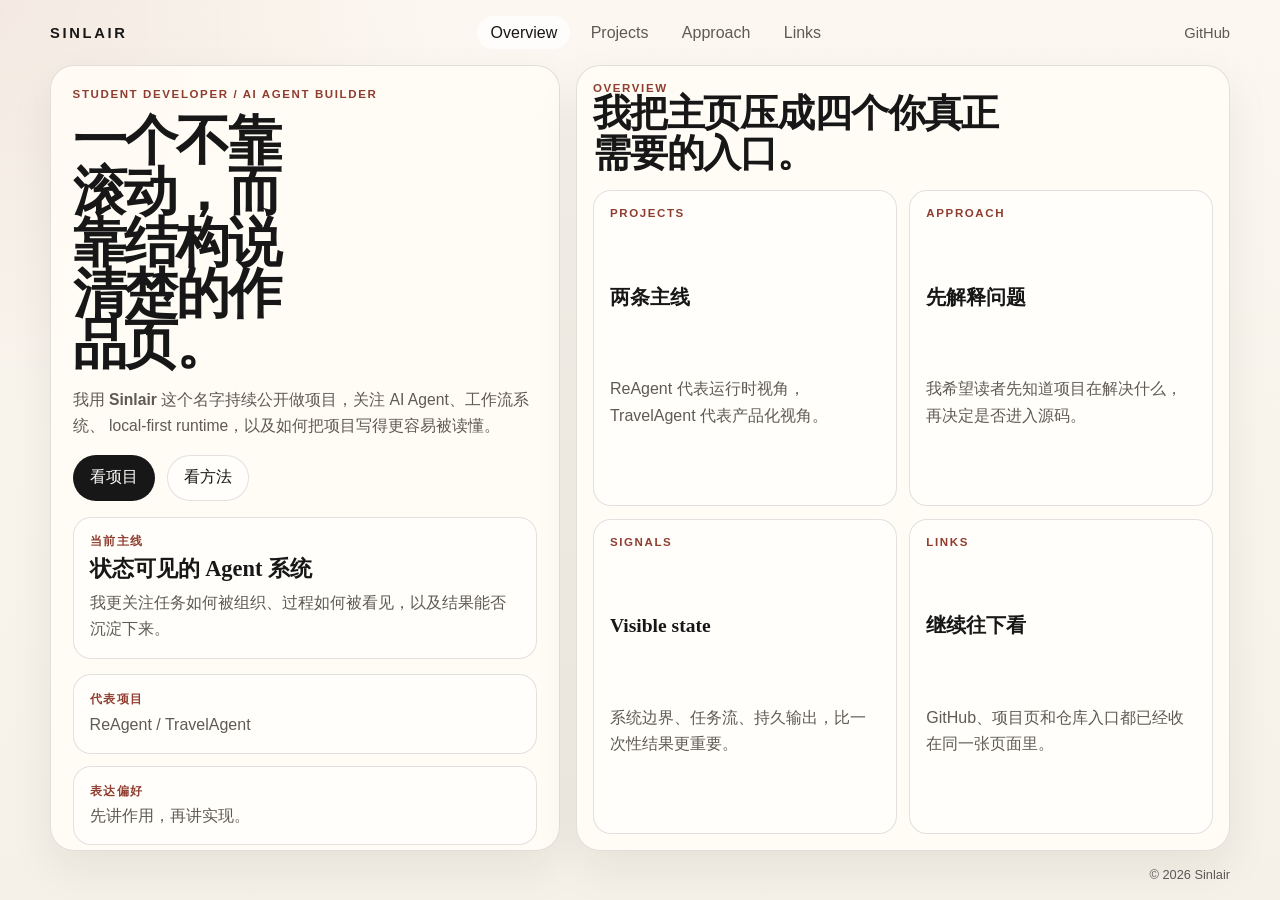
==== commit 28c9869b: "Convert portfolio to single-screen workspace" ====
--- a/index.html
+++ b/index.html
@@ -5,171 +5,199 @@
   <meta name="viewport" content="width=device-width, initial-scale=1.0">
   <meta
     name="description"
-    content="Sinlair 的个人主页，集中展示 AI Agent、工作流系统与公开项目。"
+    content="Sinlair 的单页作品集，展示 AI Agent、工作流系统与公开项目。"
   >
   <meta name="theme-color" content="#f5f1e8">
-  <title>Sinlair | 首页</title>
+  <title>Sinlair | Portfolio</title>
   <link rel="icon" type="image/svg+xml" href="./favicon.svg">
   <link rel="stylesheet" href="./styles.css">
 </head>
-<body data-page="home">
+<body data-page="single">
   <div class="page-shell">
     <header class="site-header">
       <a class="brand" href="./index.html">SINLAIR</a>
-      <div class="header-rail">
-        <nav class="site-nav" aria-label="主导航">
-          <a href="./index.html" data-nav="home">首页</a>
-          <a href="./about.html" data-nav="about">关于</a>
-          <a href="./projects.html" data-nav="projects">项目</a>
-          <a href="./contact.html" data-nav="contact">联系</a>
-        </nav>
-        <a class="header-link" href="https://github.com/Sinlair" target="_blank" rel="noreferrer">GitHub</a>
-      </div>
+      <nav class="site-nav" aria-label="主导航">
+        <button class="nav-tab" type="button" data-view-trigger="overview">Overview</button>
+        <button class="nav-tab" type="button" data-view-trigger="projects">Projects</button>
+        <button class="nav-tab" type="button" data-view-trigger="approach">Approach</button>
+        <button class="nav-tab" type="button" data-view-trigger="links">Links</button>
+      </nav>
+      <a class="header-link" href="https://github.com/Sinlair" target="_blank" rel="noreferrer">GitHub</a>
     </header>
 
-    <main class="page-main">
-      <section class="hero section reveal">
-        <div class="hero-copy">
-          <p class="section-kicker">Portfolio / AI Agent / Workflow Systems</p>
-          <h1>把 AI Agent 和工作流系统做成可读、可用、可公开的作品。</h1>
-          <p class="hero-lead">
-            我用 <strong>Sinlair</strong> 这个名字持续公开做项目。这里不只是入口页，
-            也是我整理方向、项目与表达方式的一张首页。
-          </p>
-          <div class="hero-actions">
-            <a class="button button-primary" href="./projects.html">查看项目</a>
-            <a class="button button-secondary" href="./about.html">了解方法</a>
+    <main class="workspace">
+      <section class="identity-pane staged">
+        <p class="section-kicker">Student Developer / AI Agent Builder</p>
+        <h1>一个不靠滚动，而靠结构说清楚的作品页。</h1>
+        <p class="identity-lead">
+          我用 <strong>Sinlair</strong> 这个名字持续公开做项目，关注 AI Agent、工作流系统、
+          local-first runtime，以及如何把项目写得更容易被读懂。
+        </p>
+
+        <div class="hero-actions">
+          <button class="button button-primary" type="button" data-view-trigger="projects">看项目</button>
+          <button class="button button-secondary" type="button" data-view-trigger="approach">看方法</button>
+        </div>
+
+        <div class="summary-stack">
+          <article class="summary-card">
+            <span class="meta-label">当前主线</span>
+            <h2>状态可见的 Agent 系统</h2>
+            <p>我更关注任务如何被组织、过程如何被看见，以及结果能否沉淀下来。</p>
+          </article>
+
+          <div class="summary-grid">
+            <article class="mini-card">
+              <span class="meta-label">代表项目</span>
+              <p>ReAgent / TravelAgent</p>
+            </article>
+            <article class="mini-card">
+              <span class="meta-label">表达偏好</span>
+              <p>先讲作用，再讲实现。</p>
+            </article>
+            <article class="mini-card">
+              <span class="meta-label">公开方式</span>
+              <p>主页、仓库、文档保持同一条阅读路径。</p>
+            </article>
           </div>
         </div>
-
-        <aside class="hero-summary">
-          <div class="summary-card">
-            <span class="meta-label">当前关注</span>
-            <h2>状态可见的 Agent 系统</h2>
-            <p>我更关心任务如何被组织、过程如何被看见，以及结果能否沉淀下来。</p>
-          </div>
-          <div class="meta-list">
-            <div>
-              <span class="meta-label">代表项目</span>
-              <p>ReAgent / TravelAgent</p>
-            </div>
-            <div>
-              <span class="meta-label">表达偏好</span>
-              <p>先讲作用，再讲实现。</p>
-            </div>
-            <div>
-              <span class="meta-label">公开方式</span>
-              <p>主页、项目页和仓库说明保持同一条阅读路径。</p>
-            </div>
-          </div>
-        </aside>
       </section>
 
-      <section class="section reveal">
-        <div class="section-head">
-          <div>
-            <p class="section-kicker">Selected Work</p>
-            <h2>两个项目，分别对应两种视角。</h2>
-          </div>
-          <a class="section-link" href="./projects.html">项目总览</a>
-        </div>
-
-        <div class="card-grid card-grid-two">
-          <article class="content-card project-card">
-            <div class="card-topline">01 / Runtime</div>
-            <h3>ReAgent</h3>
-            <p>
-              一个本地优先的研究工作流运行时，用来承载长生命周期任务、记忆和可复用输出。
-            </p>
-            <ul class="plain-list">
-              <li>强调状态可见，不把流程藏进黑盒。</li>
-              <li>让结果可以长期保留，而不是一次性展示。</li>
-              <li>把 research、memory 和 runtime 放进统一结构里。</li>
-            </ul>
-            <div class="tag-row">
-              <span>Node.js</span>
-              <span>TypeScript</span>
-              <span>CLI Runtime</span>
-            </div>
-            <a class="section-link" href="https://github.com/Sinlair/reagent" target="_blank" rel="noreferrer">打开仓库</a>
-          </article>
-
-          <article class="content-card project-card">
-            <div class="card-topline">02 / Product</div>
-            <h3>TravelAgent</h3>
-            <p>
-              一个围绕旅行规划场景构建的多步骤工作台，把自由输入转成更接近真实可执行的方案。
-            </p>
-            <ul class="plain-list">
-              <li>通过多角色路由，把能力组织成完整工作流。</li>
-              <li>结合地图能力做 grounded enrichment。</li>
-              <li>在界面上呈现从输入到方案的连续过程。</li>
-            </ul>
-            <div class="tag-row">
-              <span>Java 21</span>
-              <span>Vue 3</span>
-              <span>Spring AI</span>
-            </div>
-            <a class="section-link" href="https://github.com/Sinlair/TravelAgent" target="_blank" rel="noreferrer">打开仓库</a>
-          </article>
-        </div>
-      </section>
-
-      <section class="section reveal">
-        <div class="section-head">
-          <div>
-            <p class="section-kicker">Approach</p>
-            <h2>我希望别人进入一个项目时，先看到清晰的问题定义。</h2>
-          </div>
-        </div>
-
-        <div class="card-grid card-grid-three">
-          <article class="content-card">
-            <h3>先把目标说清楚</h3>
-            <p>每个项目都应该先被一句话理解，再决定是否继续深入阅读。</p>
-          </article>
-          <article class="content-card">
-            <h3>再把过程保留下来</h3>
-            <p>系统如何组织任务、状态如何流动、输出如何沉淀，本身就是作品的一部分。</p>
-          </article>
-          <article class="content-card">
-            <h3>最后把表达也做好</h3>
-            <p>主页、项目页和仓库说明应该互相补充，而不是让读者自己拼上下文。</p>
-          </article>
-        </div>
-      </section>
-
-      <section class="section section-slim reveal">
-        <div class="section-head">
-          <div>
-            <p class="section-kicker">Entry Points</p>
-            <h2>如果你想继续看，可以从这些地方开始。</h2>
-          </div>
-        </div>
-
-        <div class="link-list">
-          <a class="link-row" href="https://github.com/Sinlair" target="_blank" rel="noreferrer">
-            <span>GitHub</span>
-            <strong>全部公开项目与提交轨迹</strong>
-          </a>
-          <a class="link-row" href="./projects.html">
-            <span>Projects</span>
-            <strong>先看项目作用、结构和亮点</strong>
-          </a>
-          <a class="link-row" href="./about.html">
-            <span>About</span>
-            <strong>了解我的方法与长期方向</strong>
-          </a>
-          <a class="link-row" href="./contact.html">
-            <span>Contact</span>
-            <strong>按主题进入具体仓库</strong>
-          </a>
+      <section class="view-pane staged">
+        <div class="view-frame">
+          <section class="view-panel" data-view-panel="overview" aria-label="Overview">
+            <div class="panel-head">
+              <div>
+                <p class="section-kicker">Overview</p>
+                <h2>我把主页压成四个你真正需要的入口。</h2>
+              </div>
+            </div>
+
+            <div class="card-grid card-grid-two">
+              <article class="content-card">
+                <span class="meta-label">Projects</span>
+                <h3>两条主线</h3>
+                <p>ReAgent 代表运行时视角，TravelAgent 代表产品化视角。</p>
+              </article>
+              <article class="content-card">
+                <span class="meta-label">Approach</span>
+                <h3>先解释问题</h3>
+                <p>我希望读者先知道项目在解决什么，再决定是否进入源码。</p>
+              </article>
+              <article class="content-card">
+                <span class="meta-label">Signals</span>
+                <h3>Visible state</h3>
+                <p>系统边界、任务流、持久输出，比一次性结果更重要。</p>
+              </article>
+              <article class="content-card">
+                <span class="meta-label">Links</span>
+                <h3>继续往下看</h3>
+                <p>GitHub、项目页和仓库入口都已经收在同一张页面里。</p>
+              </article>
+            </div>
+          </section>
+
+          <section class="view-panel" data-view-panel="projects" aria-label="Projects">
+            <div class="panel-head">
+              <div>
+                <p class="section-kicker">Projects</p>
+                <h2>两个项目，分别对应两种系统视角。</h2>
+              </div>
+            </div>
+
+            <div class="project-stack">
+              <article class="content-card project-card">
+                <div class="card-topline">01 / Runtime</div>
+                <h3>ReAgent</h3>
+                <p>一个本地优先的研究工作流运行时，用来承载长生命周期任务、记忆和可复用输出。</p>
+                <ul class="plain-list">
+                  <li>强调状态可见，不把流程藏进黑盒。</li>
+                  <li>让结果可以长期保留，而不是一次性展示。</li>
+                  <li>把 research、memory 和 runtime 放进统一结构里。</li>
+                </ul>
+                <a class="section-link" href="https://github.com/Sinlair/reagent" target="_blank" rel="noreferrer">打开仓库</a>
+              </article>
+
+              <article class="content-card project-card">
+                <div class="card-topline">02 / Product</div>
+                <h3>TravelAgent</h3>
+                <p>一个围绕旅行规划场景构建的多步骤工作台，把自由输入转成更接近真实可执行的方案。</p>
+                <ul class="plain-list">
+                  <li>通过多角色路由，把能力组织成完整工作流。</li>
+                  <li>结合地图能力做 grounded enrichment。</li>
+                  <li>在界面上呈现从输入到方案的连续过程。</li>
+                </ul>
+                <a class="section-link" href="https://github.com/Sinlair/TravelAgent" target="_blank" rel="noreferrer">打开仓库</a>
+              </article>
+            </div>
+          </section>
+
+          <section class="view-panel" data-view-panel="approach" aria-label="Approach">
+            <div class="panel-head">
+              <div>
+                <p class="section-kicker">Approach</p>
+                <h2>我判断一个项目是否成立，通常看这三件事。</h2>
+              </div>
+            </div>
+
+            <div class="stack-list">
+              <article class="stack-item">
+                <span class="stack-index">01</span>
+                <div>
+                  <h3>问题定义是否清楚</h3>
+                  <p>如果问题本身说不明白，后面的实现通常也很难形成真正的结构。</p>
+                </div>
+              </article>
+              <article class="stack-item">
+                <span class="stack-index">02</span>
+                <div>
+                  <h3>系统边界能不能被读出来</h3>
+                  <p>我更喜欢能解释任务流、状态和工具关系的项目，而不是只给结果。</p>
+                </div>
+              </article>
+              <article class="stack-item">
+                <span class="stack-index">03</span>
+                <div>
+                  <h3>有没有留下可继续利用的资产</h3>
+                  <p>输出是否可读、可保存、可复查，会决定它是不是一次性的展示。</p>
+                </div>
+              </article>
+            </div>
+          </section>
+
+          <section class="view-panel" data-view-panel="links" aria-label="Links">
+            <div class="panel-head">
+              <div>
+                <p class="section-kicker">Links</p>
+                <h2>如果你想继续往下看，就从这些地方进入。</h2>
+              </div>
+            </div>
+
+            <div class="link-list">
+              <a class="link-row" href="https://github.com/Sinlair" target="_blank" rel="noreferrer">
+                <span>GitHub</span>
+                <strong>全部公开项目、提交记录和持续中的工作</strong>
+              </a>
+              <a class="link-row" href="https://github.com/Sinlair/reagent" target="_blank" rel="noreferrer">
+                <span>ReAgent</span>
+                <strong>从运行时、编排和研究工作流进入</strong>
+              </a>
+              <a class="link-row" href="https://github.com/Sinlair/TravelAgent" target="_blank" rel="noreferrer">
+                <span>TravelAgent</span>
+                <strong>从产品化界面和面向用户的流程进入</strong>
+              </a>
+              <a class="link-row" href="https://sinlair.github.io/" target="_blank" rel="noreferrer">
+                <span>Site</span>
+                <strong>主页本身也是作品表达的一部分</strong>
+              </a>
+            </div>
+          </section>
         </div>
       </section>
     </main>
 
     <footer class="site-footer">
-      <p>&copy; <span class="currentYear"></span> Sinlair. Built with GitHub Pages.</p>
+      <p>&copy; <span class="currentYear"></span> Sinlair</p>
     </footer>
   </div>
 
--- a/styles.css
+++ b/styles.css
@@ -1,15 +1,14 @@
 :root {
   --bg: #f5f1e8;
-  --bg-soft: #fbf8f2;
-  --surface: rgba(255, 252, 246, 0.9);
-  --surface-strong: #fffdf9;
+  --bg-soft: #fcf8f1;
+  --surface: rgba(255, 252, 246, 0.92);
+  --surface-strong: #fffdfa;
   --text: #171717;
   --muted: #5f5a54;
   --line: rgba(23, 23, 23, 0.12);
-  --line-strong: rgba(23, 23, 23, 0.2);
+  --line-strong: rgba(23, 23, 23, 0.18);
   --accent: #8f3d2f;
-  --accent-soft: rgba(143, 61, 47, 0.1);
-  --shadow: 0 18px 42px rgba(25, 22, 18, 0.07);
+  --shadow: 0 18px 46px rgba(25, 22, 18, 0.07);
   --radius-lg: 24px;
   --radius-md: 18px;
   --radius-sm: 12px;
@@ -21,13 +20,19 @@
   box-sizing: border-box;
 }
 
+html,
+body {
+  height: 100%;
+}
+
 html {
-  scroll-behavior: smooth;
+  scroll-behavior: auto;
 }
 
 body {
   margin: 0;
-  min-height: 100vh;
+  min-height: 100dvh;
+  overflow: hidden;
   color: var(--text);
   background:
     radial-gradient(circle at top left, rgba(143, 61, 47, 0.08), transparent 28%),
@@ -43,13 +48,13 @@
     linear-gradient(rgba(23, 23, 23, 0.02) 1px, transparent 1px),
     linear-gradient(90deg, rgba(23, 23, 23, 0.02) 1px, transparent 1px);
   background-size: 36px 36px;
-  mask-image: linear-gradient(to bottom, rgba(0, 0, 0, 0.2), transparent 80%);
+  mask-image: linear-gradient(to bottom, rgba(0, 0, 0, 0.22), transparent 82%);
   pointer-events: none;
   z-index: 0;
 }
 
 ::selection {
-  background: rgba(143, 61, 47, 0.18);
+  background: rgba(143, 61, 47, 0.16);
 }
 
 a {
@@ -57,38 +62,39 @@
   text-decoration: none;
 }
 
-img {
-  display: block;
-  max-width: 100%;
+button {
+  font: inherit;
 }
 
 a:focus-visible,
 button:focus-visible {
-  outline: 2px solid rgba(143, 61, 47, 0.4);
+  outline: 2px solid rgba(143, 61, 47, 0.42);
   outline-offset: 3px;
 }
 
 .page-shell {
   position: relative;
-  min-height: 100vh;
-  padding: 1rem 0 1.5rem;
+  z-index: 1;
+  width: min(1180px, calc(100% - 2rem));
+  height: 100dvh;
+  margin: 0 auto;
+  padding: 1rem 0 1.1rem;
+  display: grid;
+  grid-template-rows: auto minmax(0, 1fr) auto;
+  gap: 1rem;
 }
 
 .site-header,
-.page-main,
+.workspace,
 .site-footer {
-  position: relative;
-  z-index: 1;
-  width: min(1120px, calc(100% - 2rem));
-  margin: 0 auto;
+  min-width: 0;
 }
 
 .site-header {
-  display: flex;
+  display: grid;
+  grid-template-columns: auto 1fr auto;
   align-items: center;
-  justify-content: space-between;
   gap: 1rem;
-  padding: 1rem 0 0;
 }
 
 .brand {
@@ -97,56 +103,65 @@
   letter-spacing: 0.18em;
 }
 
-.header-rail {
-  display: flex;
-  align-items: center;
-  gap: 1rem;
-}
-
 .site-nav {
   display: flex;
+  justify-content: center;
   flex-wrap: wrap;
-  gap: 1rem;
-}
-
-.site-nav a,
+  gap: 0.45rem;
+}
+
+.nav-tab,
 .header-link {
+  border: 0;
+  background: none;
   color: var(--muted);
+}
+
+.nav-tab {
+  padding: 0.48rem 0.82rem;
+  border-radius: 999px;
+  cursor: pointer;
+  transition: background-color 160ms ease, color 160ms ease;
+}
+
+.nav-tab:hover,
+.nav-tab:focus-visible,
+.nav-tab.is-current {
+  background: rgba(255, 255, 255, 0.7);
+  color: var(--text);
+}
+
+.header-link {
   font-size: 0.92rem;
-  transition: color 160ms ease;
-}
-
-.site-nav a:hover,
-.site-nav a:focus-visible,
-.site-nav a.is-current,
+}
+
 .header-link:hover,
 .header-link:focus-visible {
   color: var(--text);
 }
 
-.site-nav a.is-current {
-  text-decoration: underline;
-  text-underline-offset: 0.24em;
-  text-decoration-thickness: 2px;
-}
-
-.page-main {
-  display: grid;
-  gap: 4.5rem;
-  padding: 4.5rem 0 4rem;
-}
-
-.section {
-  display: grid;
-  gap: 1.6rem;
-}
-
-.section-narrow {
-  max-width: 56rem;
-}
-
-.section-slim {
-  max-width: 52rem;
+.workspace {
+  min-height: 0;
+  display: grid;
+  grid-template-columns: minmax(340px, 0.92fr) minmax(0, 1.18fr);
+  gap: 1rem;
+}
+
+.identity-pane,
+.view-pane {
+  min-height: 0;
+  border: 1px solid var(--line);
+  border-radius: var(--radius-lg);
+  background: var(--surface);
+  box-shadow: var(--shadow);
+  overflow: hidden;
+}
+
+.identity-pane {
+  padding: 1.35rem;
+  display: grid;
+  grid-template-rows: auto auto 1fr;
+  gap: 1rem;
 }
 
 .section-kicker,
@@ -155,80 +170,59 @@
 .stack-index {
   margin: 0;
   color: var(--accent);
-  font-size: 0.75rem;
+  font-size: 0.72rem;
   font-weight: 700;
   letter-spacing: 0.14em;
   text-transform: uppercase;
 }
 
-.section h1,
-.section h2,
-.section h3,
-.summary-card h2 {
+.identity-pane h1,
+.summary-card h2,
+.view-panel h2,
+.content-card h3,
+.stack-item h3 {
   margin: 0;
   font-family: var(--font-serif);
 }
 
-.hero {
-  display: grid;
-  grid-template-columns: minmax(0, 1.55fr) minmax(300px, 0.95fr);
-  align-items: start;
-}
-
-.hero-copy,
-.hero-summary,
-.meta-list,
-.card-grid,
-.link-list,
-.project-stack,
-.stack-list {
-  display: grid;
-  gap: 1rem;
-}
-
-.hero-copy h1,
-.section-narrow h1 {
-  max-width: 11ch;
-  font-size: clamp(3rem, 6vw, 5.6rem);
-  line-height: 0.96;
-  letter-spacing: -0.045em;
-}
-
-.hero-lead,
-.page-intro,
+.identity-pane h1 {
+  max-width: 8ch;
+  font-size: clamp(2.4rem, 4.2vw, 4.55rem);
+  line-height: 0.95;
+  letter-spacing: -0.04em;
+}
+
+.identity-lead,
+.summary-card p,
+.mini-card p,
 .content-card p,
-.summary-card p,
-.meta-list p,
 .stack-item p,
-.sheet-lead {
+.link-row strong {
   margin: 0;
   color: var(--muted);
-  line-height: 1.75;
-  font-size: 1rem;
-}
-
-.hero-lead,
-.page-intro {
-  max-width: 44rem;
-  font-size: 1.04rem;
+  line-height: 1.65;
+}
+
+.identity-lead {
+  max-width: 30rem;
+  font-size: 0.98rem;
 }
 
 .hero-actions {
   display: flex;
   flex-wrap: wrap;
-  gap: 0.85rem;
+  gap: 0.75rem;
 }
 
 .button {
   display: inline-flex;
   align-items: center;
   justify-content: center;
-  min-height: 2.9rem;
+  min-height: 2.85rem;
   padding: 0 1rem;
+  border: 1px solid transparent;
   border-radius: 999px;
-  border: 1px solid transparent;
-  font-size: 0.9rem;
-  font-weight: 700;
+  cursor: pointer;
   transition: transform 160ms ease, border-color 160ms ease, background-color 160ms ease;
 }
 
@@ -239,100 +233,127 @@
 
 .button-primary {
   background: var(--text);
-  color: #fffdf9;
+  color: #fffdfa;
 }
 
 .button-secondary {
+  background: rgba(255, 255, 255, 0.6);
   border-color: var(--line);
-  background: rgba(255, 255, 255, 0.55);
-}
-
-.hero-summary {
-  padding-top: 0.35rem;
+  color: var(--text);
+}
+
+.summary-stack {
+  min-height: 0;
+  display: grid;
+  grid-template-rows: auto 1fr;
+  gap: 0.9rem;
 }
 
 .summary-card,
+.mini-card,
 .content-card,
 .stack-item,
 .link-row {
   border: 1px solid var(--line);
-  border-radius: var(--radius-lg);
-  background: var(--surface);
-  box-shadow: var(--shadow);
+  border-radius: var(--radius-md);
+  background: rgba(255, 255, 255, 0.6);
 }
 
 .summary-card,
 .content-card {
-  display: grid;
-  padding: 1.4rem;
-}
-
-.summary-card {
-  gap: 0.55rem;
+  padding: 1rem;
+  display: grid;
+  gap: 0.48rem;
 }
 
 .summary-card h2 {
-  font-size: 1.5rem;
+  font-size: 1.4rem;
   line-height: 1.15;
 }
 
-.meta-list {
+.summary-grid {
+  display: grid;
   gap: 0.75rem;
 }
 
-.meta-list > div {
-  padding: 0.95rem 0 0;
-  border-top: 1px solid var(--line);
-}
-
-.meta-list > div:first-child {
-  padding-top: 0;
-  border-top: 0;
-}
-
-.section-head {
+.mini-card {
+  padding: 0.9rem 1rem;
+}
+
+.mini-card p {
+  margin-top: 0.28rem;
+}
+
+.view-pane {
+  padding: 1rem;
+  display: grid;
+}
+
+.view-frame {
+  min-height: 0;
+  position: relative;
+}
+
+.view-panel {
+  position: absolute;
+  inset: 0;
+  opacity: 0;
+  transform: translateY(10px);
+  pointer-events: none;
+  transition: opacity 180ms ease, transform 180ms ease;
+  display: grid;
+  grid-template-rows: auto 1fr;
+  gap: 1rem;
+}
+
+.view-panel.is-active {
+  opacity: 1;
+  transform: translateY(0);
+  pointer-events: auto;
+}
+
+.panel-head {
   display: flex;
   align-items: flex-end;
   justify-content: space-between;
   gap: 1rem;
 }
 
-.section-head h2 {
-  max-width: 20ch;
-  font-size: clamp(2rem, 4vw, 3rem);
-  line-height: 1.05;
+.view-panel h2 {
+  max-width: 22ch;
+  font-size: clamp(1.8rem, 3vw, 2.75rem);
+  line-height: 1.04;
   letter-spacing: -0.03em;
 }
 
-.section-link {
-  color: var(--accent);
-  font-size: 0.92rem;
-  font-weight: 700;
-}
-
-.section-link:hover,
-.section-link:focus-visible {
-  text-decoration: underline;
-  text-underline-offset: 0.22em;
+.card-grid {
+  display: grid;
+  gap: 0.8rem;
 }
 
 .card-grid-two {
   grid-template-columns: repeat(2, minmax(0, 1fr));
 }
 
-.card-grid-three {
-  grid-template-columns: repeat(3, minmax(0, 1fr));
-}
-
-.content-card h2,
-.content-card h3,
-.project-card h3 {
-  font-size: 1.55rem;
-  line-height: 1.12;
+.content-card h3 {
+  font-size: 1.22rem;
+  line-height: 1.15;
+}
+
+.project-stack,
+.stack-list,
+.link-list {
+  min-height: 0;
+  display: grid;
+  gap: 0.8rem;
+}
+
+.project-stack {
+  grid-template-columns: repeat(2, minmax(0, 1fr));
 }
 
 .project-card {
-  gap: 0.95rem;
+  align-content: start;
 }
 
 .plain-list {
@@ -340,53 +361,60 @@
   padding: 0;
   list-style: none;
   display: grid;
-  gap: 0.65rem;
+  gap: 0.55rem;
 }
 
 .plain-list li {
   position: relative;
-  padding-left: 1rem;
+  padding-left: 0.95rem;
   color: var(--muted);
-  line-height: 1.65;
+  line-height: 1.58;
 }
 
 .plain-list li::before {
   content: "";
   position: absolute;
   left: 0;
-  top: 0.76rem;
-  width: 0.34rem;
-  height: 0.34rem;
+  top: 0.72rem;
+  width: 0.32rem;
+  height: 0.32rem;
   border-radius: 50%;
   background: var(--accent);
   transform: translateY(-50%);
 }
 
-.tag-row {
-  display: flex;
-  flex-wrap: wrap;
-  gap: 0.55rem;
-}
-
-.tag-row span {
-  padding: 0.3rem 0.65rem;
-  border: 1px solid var(--line);
-  border-radius: 999px;
-  color: var(--muted);
-  font-size: 0.78rem;
-}
-
-.link-list {
-  gap: 0.75rem;
+.section-link {
+  color: var(--accent);
+  font-size: 0.9rem;
+  font-weight: 700;
+}
+
+.section-link:hover,
+.section-link:focus-visible {
+  text-decoration: underline;
+  text-underline-offset: 0.2em;
+}
+
+.stack-item {
+  display: grid;
+  grid-template-columns: auto 1fr;
+  gap: 0.95rem;
+  padding: 1rem;
+}
+
+.stack-item h3 {
+  margin-bottom: 0.22rem;
+  font-size: 1.08rem;
+  line-height: 1.18;
 }
 
 .link-row {
-  display: flex;
+  display: grid;
+  grid-template-columns: auto 1fr;
   align-items: center;
-  justify-content: space-between;
   gap: 1rem;
-  padding: 1.15rem 1.25rem;
-  transition: transform 160ms ease, border-color 160ms ease;
+  padding: 1rem 1.05rem;
+  transition: border-color 160ms ease, transform 160ms ease;
 }
 
 .link-row:hover,
@@ -405,90 +433,35 @@
 
 .link-row strong {
   font-family: var(--font-serif);
-  font-size: 1.08rem;
-  line-height: 1.35;
+  font-size: 1rem;
+  line-height: 1.32;
   font-weight: 600;
-  text-align: right;
-}
-
-.stack-list {
-  gap: 0.75rem;
-}
-
-.stack-item {
-  display: grid;
-  grid-template-columns: auto 1fr;
-  gap: 1rem;
-  padding: 1.2rem 1.25rem;
-}
-
-.stack-item h3 {
-  margin: 0 0 0.3rem;
-  font-size: 1.24rem;
-  line-height: 1.2;
-}
-
-.project-stack {
-  gap: 1rem;
-}
-
-.project-sheet {
-  gap: 1rem;
-}
-
-.sheet-head {
+}
+
+.site-footer {
   display: flex;
-  align-items: flex-start;
-  justify-content: space-between;
-  gap: 1rem;
-}
-
-.sheet-head h2 {
-  font-size: 1.75rem;
-  line-height: 1.1;
-}
-
-.sheet-lead {
-  max-width: 52rem;
-}
-
-.sheet-grid {
-  display: grid;
-  grid-template-columns: repeat(2, minmax(0, 1fr));
-  gap: 1rem;
-  padding: 0.2rem 0;
-}
-
-.sheet-grid p {
-  margin-top: 0.3rem;
-}
-
-.site-footer {
-  padding: 0 0 0.25rem;
+  align-items: center;
+  justify-content: flex-end;
   color: var(--muted);
-  font-size: 0.84rem;
+  font-size: 0.8rem;
 }
 
 .site-footer p {
   margin: 0;
 }
 
-.js-enhanced .reveal {
+.js-enhanced .staged {
   opacity: 0;
-  transform: translateY(16px);
-  transition: opacity 420ms ease, transform 420ms ease;
-}
-
-.js-enhanced .reveal.is-visible {
+  transform: translateY(14px);
+  transition: opacity 380ms ease, transform 380ms ease;
+}
+
+.js-enhanced .staged.is-visible {
   opacity: 1;
   transform: translateY(0);
 }
 
 @media (prefers-reduced-motion: reduce) {
-  html {
-    scroll-behavior: auto;
-  }
-
   *,
   *::before,
   *::after {
@@ -497,75 +470,149 @@
     transition-duration: 0.01ms !important;
   }
 
-  .js-enhanced .reveal {
+  .js-enhanced .staged {
     opacity: 1;
     transform: none;
   }
 }
 
-@media (max-width: 960px) {
-  .hero,
-  .card-grid-two,
-  .card-grid-three,
-  .sheet-grid {
+@media (max-width: 980px) {
+  .workspace {
     grid-template-columns: 1fr;
-  }
-
-  .section-head,
+    grid-template-rows: auto minmax(0, 1fr);
+  }
+
+  .identity-pane h1 {
+    max-width: none;
+  }
+}
+
+@media (max-width: 720px) {
+  .page-shell {
+    width: min(1180px, calc(100% - 1rem));
+    gap: 0.75rem;
+    padding: 0.75rem 0;
+  }
+
+  .site-header {
+    grid-template-columns: 1fr;
+    gap: 0.6rem;
+  }
+
+  .site-nav {
+    justify-content: flex-start;
+  }
+
+  .header-link {
+    justify-self: start;
+  }
+
+  .workspace {
+    grid-template-rows: minmax(0, 0.3fr) minmax(0, 0.7fr);
+  }
+
+  .identity-pane,
+  .view-pane {
+    padding: 0.8rem;
+  }
+
+  .identity-pane {
+    gap: 0.75rem;
+    align-content: start;
+  }
+
+  .hero-actions {
+    flex-direction: row;
+  }
+
+  .button {
+    flex: 1;
+    width: auto;
+  }
+
+  .view-panel h2 {
+    max-width: none;
+    font-size: clamp(1.55rem, 7vw, 2.1rem);
+    display: -webkit-box;
+    -webkit-box-orient: vertical;
+    -webkit-line-clamp: 2;
+    line-clamp: 2;
+    overflow: hidden;
+  }
+
+  .identity-pane h1 {
+    font-size: clamp(1.72rem, 8.8vw, 2.2rem);
+  }
+
+  .identity-lead,
+  .summary-card p,
+  .content-card p,
+  .stack-item p,
+  .link-row strong {
+    display: -webkit-box;
+    -webkit-box-orient: vertical;
+    overflow: hidden;
+  }
+
+  .identity-lead {
+    display: none;
+  }
+
+  .summary-card p,
+  .content-card p,
+  .stack-item p {
+    -webkit-line-clamp: 2;
+    line-clamp: 2;
+  }
+
+  .content-card h3,
+  .stack-item h3,
+  .link-row strong {
+    font-size: 0.98rem;
+  }
+
+  .view-panel,
+  .card-grid,
+  .project-stack,
+  .stack-list,
+  .link-list {
+    gap: 0.65rem;
+  }
+
+  .project-card .plain-list li {
+    display: -webkit-box;
+    -webkit-box-orient: vertical;
+    -webkit-line-clamp: 2;
+    line-clamp: 2;
+    overflow: hidden;
+  }
+
+  .summary-stack {
+    display: none;
+  }
+
+  .project-stack {
+    grid-template-columns: repeat(2, minmax(0, 1fr));
+  }
+
+  .project-card .plain-list,
+  .project-card .section-link {
+    display: none;
+  }
+
+  .content-card,
+  .summary-card,
+  .stack-item,
   .link-row {
-    align-items: flex-start;
+    padding: 0.85rem;
   }
 
   .link-row {
-    flex-direction: column;
-  }
-
-  .link-row strong {
-    text-align: left;
-  }
-}
-
-@media (max-width: 720px) {
-  .site-header,
-  .header-rail {
-    flex-direction: column;
-    align-items: flex-start;
-  }
-
-  .header-rail {
-    gap: 0.65rem;
-  }
-
-  .site-nav {
-    gap: 0.8rem;
-  }
-
-  .page-main {
-    gap: 3.5rem;
-    padding: 3rem 0;
-  }
-
-  .hero-copy h1,
-  .section-narrow h1 {
-    max-width: none;
-    font-size: clamp(2.35rem, 12vw, 3.9rem);
-  }
-
-  .hero-actions {
-    flex-direction: column;
-  }
-
-  .button {
-    width: 100%;
-  }
-
-  .summary-card,
-  .content-card,
-  .stack-item {
-    padding: 1.15rem;
-  }
-
-  .sheet-head {
-    flex-direction: column;
-  }
-}
+    grid-template-columns: 1fr;
+    align-items: start;
+  }
+
+  .site-footer {
+    display: none;
+  }
+}
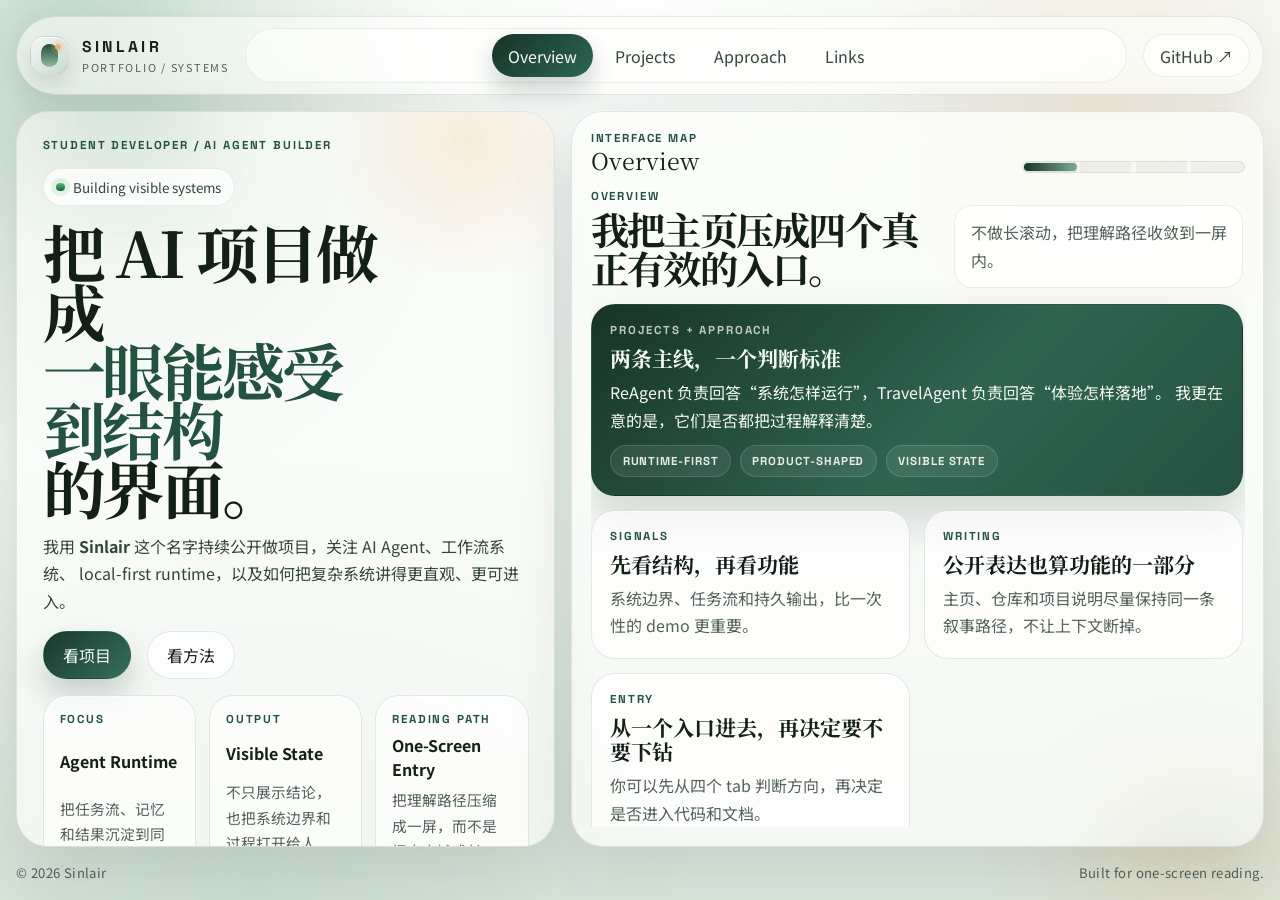
==== commit 7911a29e: "Refine one-screen portfolio experience" ====
--- a/index.html
+++ b/index.html
@@ -7,92 +7,161 @@
     name="description"
     content="Sinlair 的单页作品集，展示 AI Agent、工作流系统与公开项目。"
   >
-  <meta name="theme-color" content="#f5f1e8">
+  <meta name="theme-color" content="#eef5ef">
   <title>Sinlair | Portfolio</title>
+  <link rel="preconnect" href="https://fonts.googleapis.com">
+  <link rel="preconnect" href="https://fonts.gstatic.com" crossorigin>
+  <link
+    href="https://fonts.googleapis.com/css2?family=Noto+Sans+SC:wght@400;500;700;900&family=Noto+Serif+SC:wght@500;700;900&family=Space+Grotesk:wght@400;500;700&display=swap"
+    rel="stylesheet"
+  >
   <link rel="icon" type="image/svg+xml" href="./favicon.svg">
   <link rel="stylesheet" href="./styles.css">
 </head>
-<body data-page="single">
+<body data-page="single" data-active-view="overview">
+  <div class="page-glow page-glow-one" aria-hidden="true"></div>
+  <div class="page-glow page-glow-two" aria-hidden="true"></div>
+
   <div class="page-shell">
     <header class="site-header">
-      <a class="brand" href="./index.html">SINLAIR</a>
+      <a class="brand" href="./index.html" aria-label="Sinlair home">
+        <span class="brand-mark" aria-hidden="true"></span>
+        <span class="brand-text">
+          <strong>SINLAIR</strong>
+          <small>portfolio / systems</small>
+        </span>
+      </a>
+
       <nav class="site-nav" aria-label="主导航">
-        <button class="nav-tab" type="button" data-view-trigger="overview">Overview</button>
-        <button class="nav-tab" type="button" data-view-trigger="projects">Projects</button>
-        <button class="nav-tab" type="button" data-view-trigger="approach">Approach</button>
-        <button class="nav-tab" type="button" data-view-trigger="links">Links</button>
+        <button class="nav-tab is-current" type="button" data-view-trigger="overview" aria-pressed="true">Overview</button>
+        <button class="nav-tab" type="button" data-view-trigger="projects" aria-pressed="false">Projects</button>
+        <button class="nav-tab" type="button" data-view-trigger="approach" aria-pressed="false">Approach</button>
+        <button class="nav-tab" type="button" data-view-trigger="links" aria-pressed="false">Links</button>
       </nav>
-      <a class="header-link" href="https://github.com/Sinlair" target="_blank" rel="noreferrer">GitHub</a>
+
+      <a class="header-link" href="https://github.com/Sinlair" target="_blank" rel="noreferrer">GitHub ↗</a>
     </header>
 
     <main class="workspace">
       <section class="identity-pane staged">
-        <p class="section-kicker">Student Developer / AI Agent Builder</p>
-        <h1>一个不靠滚动，而靠结构说清楚的作品页。</h1>
-        <p class="identity-lead">
-          我用 <strong>Sinlair</strong> 这个名字持续公开做项目，关注 AI Agent、工作流系统、
-          local-first runtime，以及如何把项目写得更容易被读懂。
-        </p>
+        <div class="identity-topbar">
+          <p class="section-kicker">Student Developer / AI Agent Builder</p>
+          <p class="status-pill"><span class="status-dot" aria-hidden="true"></span>Building visible systems</p>
+        </div>
+
+        <div class="hero-copy">
+          <h1>把 AI 项目做成<span>一眼能感受到结构</span>的界面。</h1>
+          <p class="identity-lead">
+            我用 <strong>Sinlair</strong> 这个名字持续公开做项目，关注 AI Agent、工作流系统、
+            local-first runtime，以及如何把复杂系统讲得更直观、更可进入。
+          </p>
+        </div>
 
         <div class="hero-actions">
           <button class="button button-primary" type="button" data-view-trigger="projects">看项目</button>
           <button class="button button-secondary" type="button" data-view-trigger="approach">看方法</button>
         </div>
 
-        <div class="summary-stack">
-          <article class="summary-card">
-            <span class="meta-label">当前主线</span>
-            <h2>状态可见的 Agent 系统</h2>
-            <p>我更关注任务如何被组织、过程如何被看见，以及结果能否沉淀下来。</p>
+        <div class="signal-grid">
+          <article class="signal-card">
+            <span class="meta-label">Focus</span>
+            <strong>Agent Runtime</strong>
+            <p>把任务流、记忆和结果沉淀到同一套结构里。</p>
           </article>
-
-          <div class="summary-grid">
-            <article class="mini-card">
-              <span class="meta-label">代表项目</span>
-              <p>ReAgent / TravelAgent</p>
-            </article>
-            <article class="mini-card">
-              <span class="meta-label">表达偏好</span>
-              <p>先讲作用，再讲实现。</p>
-            </article>
-            <article class="mini-card">
-              <span class="meta-label">公开方式</span>
-              <p>主页、仓库、文档保持同一条阅读路径。</p>
-            </article>
-          </div>
-        </div>
+          <article class="signal-card">
+            <span class="meta-label">Output</span>
+            <strong>Visible State</strong>
+            <p>不只展示结论，也把系统边界和过程打开给人看。</p>
+          </article>
+          <article class="signal-card">
+            <span class="meta-label">Reading Path</span>
+            <strong>One-Screen Entry</strong>
+            <p>把理解路径压缩成一屏，而不是把内容摊成长卷。</p>
+          </article>
+        </div>
+
+        <article class="spotlight-card">
+          <div class="spotlight-head">
+            <div>
+              <p class="meta-label meta-label-invert">Current Focus</p>
+              <h2>过程感本身也应该被设计出来。</h2>
+            </div>
+            <span class="spotlight-badge">Live</span>
+          </div>
+
+          <p class="spotlight-copy">
+            我更关心一套系统怎样公开自己的边界、状态和节奏，而不是只把结论端出来。
+          </p>
+
+          <div class="spotlight-metrics">
+            <div class="metric-chip">
+              <span class="metric-value">02</span>
+              <span class="metric-label">flagship builds</span>
+            </div>
+            <div class="metric-chip">
+              <span class="metric-value">04</span>
+              <span class="metric-label">entry panels</span>
+            </div>
+            <div class="metric-chip">
+              <span class="metric-value">24/7</span>
+              <span class="metric-label">public iteration</span>
+            </div>
+          </div>
+        </article>
       </section>
 
       <section class="view-pane staged">
+        <div class="view-hud">
+          <div>
+            <p class="section-kicker">Interface Map</p>
+            <p class="view-heading">Overview</p>
+          </div>
+          <div class="view-progress" aria-hidden="true">
+            <span class="view-progress-fill"></span>
+          </div>
+        </div>
+
         <div class="view-frame">
-          <section class="view-panel" data-view-panel="overview" aria-label="Overview">
+          <section class="view-panel is-active" data-view-panel="overview" aria-label="Overview">
             <div class="panel-head">
               <div>
                 <p class="section-kicker">Overview</p>
-                <h2>我把主页压成四个你真正需要的入口。</h2>
-              </div>
+                <h2>我把主页压成四个真正有效的入口。</h2>
+              </div>
+              <p class="panel-note">不做长滚动，把理解路径收敛到一屏内。</p>
             </div>
 
             <div class="card-grid card-grid-two">
-              <article class="content-card">
-                <span class="meta-label">Projects</span>
-                <h3>两条主线</h3>
-                <p>ReAgent 代表运行时视角，TravelAgent 代表产品化视角。</p>
-              </article>
-              <article class="content-card">
-                <span class="meta-label">Approach</span>
-                <h3>先解释问题</h3>
-                <p>我希望读者先知道项目在解决什么，再决定是否进入源码。</p>
-              </article>
+              <article class="content-card content-card-featured">
+                <span class="meta-label meta-label-invert">Projects + Approach</span>
+                <h3>两条主线，一个判断标准</h3>
+                <p>
+                  ReAgent 负责回答“系统怎样运行”，TravelAgent 负责回答“体验怎样落地”。
+                  我更在意的是，它们是否都把过程解释清楚。
+                </p>
+                <div class="inline-tags">
+                  <span>runtime-first</span>
+                  <span>product-shaped</span>
+                  <span>visible state</span>
+                </div>
+              </article>
+
               <article class="content-card">
                 <span class="meta-label">Signals</span>
-                <h3>Visible state</h3>
-                <p>系统边界、任务流、持久输出，比一次性结果更重要。</p>
-              </article>
+                <h3>先看结构，再看功能</h3>
+                <p>系统边界、任务流和持久输出，比一次性的 demo 更重要。</p>
+              </article>
+
               <article class="content-card">
-                <span class="meta-label">Links</span>
-                <h3>继续往下看</h3>
-                <p>GitHub、项目页和仓库入口都已经收在同一张页面里。</p>
+                <span class="meta-label">Writing</span>
+                <h3>公开表达也算功能的一部分</h3>
+                <p>主页、仓库和项目说明尽量保持同一条叙事路径，不让上下文断掉。</p>
+              </article>
+
+              <article class="content-card">
+                <span class="meta-label">Entry</span>
+                <h3>从一个入口进去，再决定要不要下钻</h3>
+                <p>你可以先从四个 tab 判断方向，再决定是否进入代码和文档。</p>
               </article>
             </div>
           </section>
@@ -103,11 +172,12 @@
                 <p class="section-kicker">Projects</p>
                 <h2>两个项目，分别对应两种系统视角。</h2>
               </div>
+              <p class="panel-note">一个偏运行时，一个偏产品化，但都强调状态和路径。</p>
             </div>
 
             <div class="project-stack">
-              <article class="content-card project-card">
-                <div class="card-topline">01 / Runtime</div>
+              <article class="content-card project-card project-card-runtime" data-project-index="01">
+                <div class="card-topline">Runtime System</div>
                 <h3>ReAgent</h3>
                 <p>一个本地优先的研究工作流运行时，用来承载长生命周期任务、记忆和可复用输出。</p>
                 <ul class="plain-list">
@@ -115,11 +185,11 @@
                   <li>让结果可以长期保留，而不是一次性展示。</li>
                   <li>把 research、memory 和 runtime 放进统一结构里。</li>
                 </ul>
-                <a class="section-link" href="https://github.com/Sinlair/reagent" target="_blank" rel="noreferrer">打开仓库</a>
-              </article>
-
-              <article class="content-card project-card">
-                <div class="card-topline">02 / Product</div>
+                <a class="section-link" href="https://github.com/Sinlair/reagent" target="_blank" rel="noreferrer">打开仓库 ↗</a>
+              </article>
+
+              <article class="content-card project-card project-card-product" data-project-index="02">
+                <div class="card-topline">Product Workflow</div>
                 <h3>TravelAgent</h3>
                 <p>一个围绕旅行规划场景构建的多步骤工作台，把自由输入转成更接近真实可执行的方案。</p>
                 <ul class="plain-list">
@@ -127,7 +197,7 @@
                   <li>结合地图能力做 grounded enrichment。</li>
                   <li>在界面上呈现从输入到方案的连续过程。</li>
                 </ul>
-                <a class="section-link" href="https://github.com/Sinlair/TravelAgent" target="_blank" rel="noreferrer">打开仓库</a>
+                <a class="section-link" href="https://github.com/Sinlair/TravelAgent" target="_blank" rel="noreferrer">打开仓库 ↗</a>
               </article>
             </div>
           </section>
@@ -138,6 +208,7 @@
                 <p class="section-kicker">Approach</p>
                 <h2>我判断一个项目是否成立，通常看这三件事。</h2>
               </div>
+              <p class="panel-note">先看问题有没有被定义清楚，再看实现有没有留下可复用资产。</p>
             </div>
 
             <div class="stack-list">
@@ -148,6 +219,7 @@
                   <p>如果问题本身说不明白，后面的实现通常也很难形成真正的结构。</p>
                 </div>
               </article>
+
               <article class="stack-item">
                 <span class="stack-index">02</span>
                 <div>
@@ -155,6 +227,7 @@
                   <p>我更喜欢能解释任务流、状态和工具关系的项目，而不是只给结果。</p>
                 </div>
               </article>
+
               <article class="stack-item">
                 <span class="stack-index">03</span>
                 <div>
@@ -171,24 +244,32 @@
                 <p class="section-kicker">Links</p>
                 <h2>如果你想继续往下看，就从这些地方进入。</h2>
               </div>
+              <p class="panel-note">每个入口都尽量对应一种阅读目的，而不是简单堆链接。</p>
             </div>
 
             <div class="link-list">
               <a class="link-row" href="https://github.com/Sinlair" target="_blank" rel="noreferrer">
-                <span>GitHub</span>
+                <span class="link-label">GitHub</span>
                 <strong>全部公开项目、提交记录和持续中的工作</strong>
-              </a>
+                <span class="link-arrow" aria-hidden="true">↗</span>
+              </a>
+
               <a class="link-row" href="https://github.com/Sinlair/reagent" target="_blank" rel="noreferrer">
-                <span>ReAgent</span>
+                <span class="link-label">ReAgent</span>
                 <strong>从运行时、编排和研究工作流进入</strong>
-              </a>
+                <span class="link-arrow" aria-hidden="true">↗</span>
+              </a>
+
               <a class="link-row" href="https://github.com/Sinlair/TravelAgent" target="_blank" rel="noreferrer">
-                <span>TravelAgent</span>
+                <span class="link-label">TravelAgent</span>
                 <strong>从产品化界面和面向用户的流程进入</strong>
-              </a>
+                <span class="link-arrow" aria-hidden="true">↗</span>
+              </a>
+
               <a class="link-row" href="https://sinlair.github.io/" target="_blank" rel="noreferrer">
-                <span>Site</span>
+                <span class="link-label">Site</span>
                 <strong>主页本身也是作品表达的一部分</strong>
+                <span class="link-arrow" aria-hidden="true">↗</span>
               </a>
             </div>
           </section>
@@ -198,6 +279,7 @@
 
     <footer class="site-footer">
       <p>&copy; <span class="currentYear"></span> Sinlair</p>
+      <p>Built for one-screen reading.</p>
     </footer>
   </div>
 
--- a/styles.css
+++ b/styles.css
@@ -1,19 +1,26 @@
 :root {
-  --bg: #f5f1e8;
-  --bg-soft: #fcf8f1;
-  --surface: rgba(255, 252, 246, 0.92);
-  --surface-strong: #fffdfa;
-  --text: #171717;
-  --muted: #5f5a54;
-  --line: rgba(23, 23, 23, 0.12);
-  --line-strong: rgba(23, 23, 23, 0.18);
-  --accent: #8f3d2f;
-  --shadow: 0 18px 46px rgba(25, 22, 18, 0.07);
+  --bg: #eef5ef;
+  --bg-deep: #dbe7dd;
+  --surface: rgba(252, 254, 251, 0.74);
+  --surface-strong: rgba(255, 255, 255, 0.86);
+  --surface-dark: #19362a;
+  --text: #122018;
+  --muted: #526159;
+  --muted-strong: #33453c;
+  --line: rgba(18, 32, 24, 0.1);
+  --line-strong: rgba(18, 32, 24, 0.2);
+  --accent: #245242;
+  --accent-bright: #79a888;
+  --accent-soft: #d8eadc;
+  --warm: #ebb074;
+  --shadow: 0 24px 64px rgba(17, 29, 22, 0.12);
+  --radius-xl: 32px;
   --radius-lg: 24px;
   --radius-md: 18px;
-  --radius-sm: 12px;
-  --font-sans: "Avenir Next", "Segoe UI", "PingFang SC", "Hiragino Sans GB", "Microsoft YaHei", sans-serif;
-  --font-serif: "Iowan Old Style", "Noto Serif SC", "Source Han Serif SC", "Songti SC", serif;
+  --radius-sm: 14px;
+  --font-sans: "Noto Sans SC", "PingFang SC", "Microsoft YaHei", sans-serif;
+  --font-serif: "Noto Serif SC", "Source Han Serif SC", serif;
+  --font-ui: "Space Grotesk", "Noto Sans SC", sans-serif;
 }
 
 * {
@@ -26,35 +33,47 @@
 }
 
 html {
-  scroll-behavior: auto;
+  color-scheme: light;
 }
 
 body {
   margin: 0;
   min-height: 100dvh;
   overflow: hidden;
+  position: relative;
   color: var(--text);
+  font-family: var(--font-sans);
   background:
-    radial-gradient(circle at top left, rgba(143, 61, 47, 0.08), transparent 28%),
-    linear-gradient(180deg, var(--bg-soft) 0%, var(--bg) 100%);
-  font-family: var(--font-sans);
-}
-
-body::before {
+    radial-gradient(circle at 12% 16%, rgba(121, 168, 136, 0.34), transparent 24%),
+    radial-gradient(circle at 86% 14%, rgba(235, 176, 116, 0.18), transparent 20%),
+    linear-gradient(180deg, #f6faf6 0%, var(--bg) 52%, var(--bg-deep) 100%);
+}
+
+body::before,
+body::after {
   content: "";
   position: fixed;
   inset: 0;
-  background:
-    linear-gradient(rgba(23, 23, 23, 0.02) 1px, transparent 1px),
-    linear-gradient(90deg, rgba(23, 23, 23, 0.02) 1px, transparent 1px);
-  background-size: 36px 36px;
-  mask-image: linear-gradient(to bottom, rgba(0, 0, 0, 0.22), transparent 82%);
   pointer-events: none;
   z-index: 0;
 }
 
+body::before {
+  background:
+    linear-gradient(rgba(18, 32, 24, 0.03) 1px, transparent 1px),
+    linear-gradient(90deg, rgba(18, 32, 24, 0.03) 1px, transparent 1px);
+  background-size: 36px 36px;
+  mask-image: linear-gradient(to bottom, rgba(0, 0, 0, 0.26), transparent 80%);
+}
+
+body::after {
+  background:
+    radial-gradient(circle at 50% 0%, rgba(255, 255, 255, 0.75), transparent 34%),
+    radial-gradient(circle at 20% 100%, rgba(121, 168, 136, 0.14), transparent 32%);
+}
+
 ::selection {
-  background: rgba(143, 61, 47, 0.16);
+  background: rgba(36, 82, 66, 0.2);
 }
 
 a {
@@ -68,17 +87,44 @@
 
 a:focus-visible,
 button:focus-visible {
-  outline: 2px solid rgba(143, 61, 47, 0.42);
+  outline: 2px solid rgba(36, 82, 66, 0.45);
   outline-offset: 3px;
 }
 
+.page-glow {
+  position: fixed;
+  border-radius: 999px;
+  filter: blur(22px);
+  opacity: 0.9;
+  pointer-events: none;
+  z-index: 0;
+  animation: glow-drift 18s ease-in-out infinite;
+}
+
+.page-glow-one {
+  top: -8rem;
+  left: -7rem;
+  width: 22rem;
+  height: 22rem;
+  background: radial-gradient(circle, rgba(121, 168, 136, 0.38), transparent 70%);
+}
+
+.page-glow-two {
+  right: -6rem;
+  bottom: -8rem;
+  width: 24rem;
+  height: 24rem;
+  background: radial-gradient(circle, rgba(235, 176, 116, 0.26), transparent 72%);
+  animation-delay: -6s;
+}
+
 .page-shell {
   position: relative;
   z-index: 1;
-  width: min(1180px, calc(100% - 2rem));
+  width: min(1360px, calc(100% - 2rem));
   height: 100dvh;
   margin: 0 auto;
-  padding: 1rem 0 1.1rem;
+  padding: 1rem 0 1.15rem;
   display: grid;
   grid-template-rows: auto minmax(0, 1fr) auto;
   gap: 1rem;
@@ -95,55 +141,149 @@
   grid-template-columns: auto 1fr auto;
   align-items: center;
   gap: 1rem;
+  padding: 0.7rem 0.8rem;
+  border: 1px solid var(--line);
+  border-radius: 999px;
+  background: rgba(253, 255, 252, 0.6);
+  backdrop-filter: blur(18px);
+  box-shadow: 0 10px 30px rgba(17, 29, 22, 0.05);
 }
 
 .brand {
-  font-size: 0.92rem;
-  font-weight: 800;
-  letter-spacing: 0.18em;
+  display: inline-flex;
+  align-items: center;
+  gap: 0.8rem;
+  min-width: 0;
+}
+
+.brand-mark {
+  position: relative;
+  width: 2.45rem;
+  height: 2.45rem;
+  flex: 0 0 auto;
+  border-radius: 0.9rem;
+  background:
+    linear-gradient(135deg, rgba(255, 255, 255, 0.95), rgba(216, 234, 220, 0.92)),
+    linear-gradient(135deg, #285a49, #0f261d);
+  border: 1px solid rgba(18, 32, 24, 0.08);
+  box-shadow:
+    inset 0 1px 0 rgba(255, 255, 255, 0.8),
+    0 10px 20px rgba(20, 43, 33, 0.12);
+}
+
+.brand-mark::before,
+.brand-mark::after {
+  content: "";
+  position: absolute;
+  border-radius: 999px;
+}
+
+.brand-mark::before {
+  inset: 0.45rem 0.62rem;
+  background: linear-gradient(180deg, #204b3d 0%, #8fbd9f 100%);
+}
+
+.brand-mark::after {
+  width: 0.42rem;
+  height: 0.42rem;
+  right: 0.42rem;
+  top: 0.42rem;
+  background: var(--warm);
+  box-shadow: 0 0 0 4px rgba(235, 176, 116, 0.18);
+}
+
+.brand-text {
+  display: grid;
+  gap: 0.12rem;
+}
+
+.brand-text strong {
+  font-family: var(--font-ui);
+  font-size: 0.98rem;
+  font-weight: 700;
+  letter-spacing: 0.2em;
+}
+
+.brand-text small {
+  color: var(--muted);
+  font-size: 0.68rem;
+  letter-spacing: 0.16em;
+  text-transform: uppercase;
 }
 
 .site-nav {
   display: flex;
   justify-content: center;
+  gap: 0.4rem;
   flex-wrap: wrap;
-  gap: 0.45rem;
+  min-width: 0;
+  padding: 0.3rem;
+  border: 1px solid rgba(18, 32, 24, 0.07);
+  border-radius: 999px;
+  background: rgba(255, 255, 255, 0.54);
 }
 
 .nav-tab,
 .header-link {
   border: 0;
-  background: none;
-  color: var(--muted);
+  color: var(--muted-strong);
 }
 
 .nav-tab {
-  padding: 0.48rem 0.82rem;
-  border-radius: 999px;
+  display: inline-flex;
+  align-items: center;
+  justify-content: center;
+  min-width: 0;
+  min-height: 2.7rem;
+  padding: 0 1rem;
+  border-radius: 999px;
+  background: transparent;
   cursor: pointer;
-  transition: background-color 160ms ease, color 160ms ease;
+  transition:
+    transform 180ms ease,
+    background-color 180ms ease,
+    color 180ms ease,
+    box-shadow 180ms ease;
 }
 
 .nav-tab:hover,
-.nav-tab:focus-visible,
+.nav-tab:focus-visible {
+  transform: translateY(-1px);
+  background: rgba(255, 255, 255, 0.76);
+}
+
 .nav-tab.is-current {
+  color: #f8fbf8;
+  background: linear-gradient(135deg, #173327 0%, #2d6653 100%);
+  box-shadow: 0 12px 24px rgba(23, 51, 39, 0.22);
+}
+
+.header-link {
+  display: inline-flex;
+  align-items: center;
+  justify-content: center;
+  min-height: 2.7rem;
+  padding: 0 1rem;
+  border: 1px solid rgba(18, 32, 24, 0.08);
+  border-radius: 999px;
   background: rgba(255, 255, 255, 0.7);
-  color: var(--text);
-}
-
-.header-link {
-  font-size: 0.92rem;
+  transition:
+    transform 180ms ease,
+    border-color 180ms ease,
+    background-color 180ms ease;
 }
 
 .header-link:hover,
 .header-link:focus-visible {
-  color: var(--text);
+  transform: translateY(-1px);
+  border-color: rgba(18, 32, 24, 0.18);
+  background: rgba(255, 255, 255, 0.9);
 }
 
 .workspace {
   min-height: 0;
   display: grid;
-  grid-template-columns: minmax(340px, 0.92fr) minmax(0, 1.18fr);
+  grid-template-columns: minmax(360px, 0.95fr) minmax(0, 1.22fr);
   gap: 1rem;
 }
 
@@ -151,17 +291,52 @@
 .view-pane {
   min-height: 0;
   border: 1px solid var(--line);
-  border-radius: var(--radius-lg);
+  border-radius: var(--radius-xl);
   background: var(--surface);
+  backdrop-filter: blur(20px);
   box-shadow: var(--shadow);
-  overflow: hidden;
 }
 
 .identity-pane {
-  padding: 1.35rem;
-  display: grid;
-  grid-template-rows: auto auto 1fr;
+  position: relative;
+  overflow: auto;
+  padding: clamp(1.2rem, 2vw, 1.75rem);
+  display: grid;
+  align-content: start;
   gap: 1rem;
+}
+
+.identity-pane::before {
+  content: "";
+  position: absolute;
+  inset: 0 0 auto;
+  height: 10rem;
+  background:
+    radial-gradient(circle at 84% 18%, rgba(235, 176, 116, 0.22), transparent 32%),
+    radial-gradient(circle at 18% 0%, rgba(121, 168, 136, 0.18), transparent 34%);
+  pointer-events: none;
+}
+
+.identity-pane > * {
+  position: relative;
+  z-index: 1;
+}
+
+.identity-topbar,
+.hero-actions,
+.spotlight-head,
+.view-hud,
+.panel-head,
+.site-footer {
+  display: flex;
+  align-items: center;
+  justify-content: space-between;
+  gap: 1rem;
+}
+
+.identity-topbar {
+  flex-wrap: wrap;
+  align-items: flex-start;
 }
 
 .section-kicker,
@@ -170,60 +345,104 @@
 .stack-index {
   margin: 0;
   color: var(--accent);
+  font-family: var(--font-ui);
   font-size: 0.72rem;
   font-weight: 700;
-  letter-spacing: 0.14em;
+  letter-spacing: 0.16em;
   text-transform: uppercase;
 }
 
+.meta-label-invert {
+  color: rgba(246, 250, 245, 0.74);
+}
+
+.status-pill {
+  display: inline-flex;
+  align-items: center;
+  gap: 0.5rem;
+  margin: 0;
+  min-height: 2.4rem;
+  padding: 0.45rem 0.8rem;
+  border: 1px solid rgba(18, 32, 24, 0.08);
+  border-radius: 999px;
+  background: rgba(255, 255, 255, 0.76);
+  color: var(--muted-strong);
+  font-size: 0.84rem;
+}
+
+.status-dot {
+  width: 0.55rem;
+  height: 0.55rem;
+  flex: 0 0 auto;
+  border-radius: 50%;
+  background: linear-gradient(180deg, #58b877 0%, #1e643f 100%);
+  box-shadow: 0 0 0 0.32rem rgba(88, 184, 119, 0.16);
+  animation: pulse-dot 3s ease-in-out infinite;
+}
+
+.hero-copy {
+  display: grid;
+  gap: 1rem;
+}
+
 .identity-pane h1,
-.summary-card h2,
+.spotlight-head h2,
 .view-panel h2,
 .content-card h3,
-.stack-item h3 {
+.stack-item h3,
+.link-row strong {
   margin: 0;
   font-family: var(--font-serif);
 }
 
 .identity-pane h1 {
-  max-width: 8ch;
-  font-size: clamp(2.4rem, 4.2vw, 4.55rem);
-  line-height: 0.95;
-  letter-spacing: -0.04em;
+  max-width: 9ch;
+  font-size: clamp(2.8rem, 4.9vw, 5.2rem);
+  line-height: 0.94;
+  letter-spacing: -0.05em;
+}
+
+.identity-pane h1 span {
+  display: block;
+  color: var(--accent);
 }
 
 .identity-lead,
-.summary-card p,
-.mini-card p,
+.signal-card p,
+.spotlight-copy,
 .content-card p,
 .stack-item p,
-.link-row strong {
+.panel-note {
   margin: 0;
   color: var(--muted);
-  line-height: 1.65;
+  line-height: 1.72;
 }
 
 .identity-lead {
-  max-width: 30rem;
-  font-size: 0.98rem;
+  max-width: 34rem;
+  color: var(--muted-strong);
+  font-size: 1rem;
 }
 
 .hero-actions {
-  display: flex;
   flex-wrap: wrap;
-  gap: 0.75rem;
+  justify-content: flex-start;
 }
 
 .button {
   display: inline-flex;
   align-items: center;
   justify-content: center;
-  min-height: 2.85rem;
-  padding: 0 1rem;
+  min-height: 3rem;
+  padding: 0 1.2rem;
+  border-radius: 999px;
   border: 1px solid transparent;
-  border-radius: 999px;
   cursor: pointer;
-  transition: transform 160ms ease, border-color 160ms ease, background-color 160ms ease;
+  transition:
+    transform 180ms ease,
+    border-color 180ms ease,
+    background-color 180ms ease,
+    box-shadow 180ms ease;
 }
 
 .button:hover,
@@ -232,61 +451,227 @@
 }
 
 .button-primary {
-  background: var(--text);
-  color: #fffdfa;
+  color: #f7faf6;
+  background: linear-gradient(135deg, #19382d 0%, #35705b 100%);
+  box-shadow: 0 16px 30px rgba(25, 56, 45, 0.22);
 }
 
 .button-secondary {
-  background: rgba(255, 255, 255, 0.6);
-  border-color: var(--line);
   color: var(--text);
-}
-
-.summary-stack {
-  min-height: 0;
-  display: grid;
-  grid-template-rows: auto 1fr;
-  gap: 0.9rem;
-}
-
-.summary-card,
-.mini-card,
+  border-color: rgba(18, 32, 24, 0.1);
+  background: rgba(255, 255, 255, 0.78);
+}
+
+.signal-grid {
+  display: grid;
+  grid-template-columns: repeat(3, minmax(0, 1fr));
+  gap: 0.8rem;
+}
+
+.signal-card,
 .content-card,
 .stack-item,
 .link-row {
   border: 1px solid var(--line);
+  border-radius: var(--radius-lg);
+  background: rgba(255, 255, 255, 0.66);
+  box-shadow: inset 0 1px 0 rgba(255, 255, 255, 0.65);
+}
+
+.signal-card {
+  padding: 1rem;
+  display: grid;
+  gap: 0.4rem;
+}
+
+.signal-card strong {
+  font-size: 1rem;
+  font-weight: 700;
+  color: var(--text);
+}
+
+.signal-card p {
+  font-size: 0.92rem;
+}
+
+.spotlight-card {
+  position: relative;
+  overflow: hidden;
+  margin-top: auto;
+  padding: 1.2rem;
+  border: 1px solid rgba(15, 39, 29, 0.06);
+  border-radius: calc(var(--radius-xl) - 2px);
+  background: linear-gradient(135deg, #173126 0%, #275745 54%, #22493a 100%);
+  box-shadow: 0 26px 54px rgba(20, 42, 31, 0.22);
+  color: #f6faf4;
+  display: grid;
+  gap: 1rem;
+}
+
+.spotlight-card::before,
+.spotlight-card::after {
+  content: "";
+  position: absolute;
+  border-radius: 999px;
+  pointer-events: none;
+}
+
+.spotlight-card::before {
+  width: 16rem;
+  height: 16rem;
+  top: -5rem;
+  right: -3rem;
+  background: radial-gradient(circle, rgba(255, 255, 255, 0.14), transparent 70%);
+}
+
+.spotlight-card::after {
+  width: 12rem;
+  height: 12rem;
+  left: 58%;
+  bottom: -7rem;
+  background: radial-gradient(circle, rgba(235, 176, 116, 0.3), transparent 70%);
+}
+
+.spotlight-card > * {
+  position: relative;
+  z-index: 1;
+}
+
+.spotlight-head {
+  align-items: flex-start;
+}
+
+.spotlight-head h2 {
+  max-width: 12ch;
+  font-size: clamp(1.65rem, 3vw, 2.35rem);
+  line-height: 1.08;
+}
+
+.spotlight-badge {
+  display: inline-flex;
+  align-items: center;
+  justify-content: center;
+  min-height: 2rem;
+  padding: 0 0.8rem;
+  border: 1px solid rgba(255, 255, 255, 0.16);
+  border-radius: 999px;
+  background: rgba(255, 255, 255, 0.08);
+  color: rgba(246, 250, 244, 0.88);
+  font-family: var(--font-ui);
+  font-size: 0.78rem;
+  font-weight: 700;
+  letter-spacing: 0.1em;
+  text-transform: uppercase;
+}
+
+.spotlight-copy {
+  max-width: 40ch;
+  color: rgba(246, 250, 244, 0.82);
+}
+
+.spotlight-metrics {
+  display: grid;
+  grid-template-columns: repeat(3, minmax(0, 1fr));
+  gap: 0.75rem;
+}
+
+.metric-chip {
+  padding: 0.85rem 0.9rem;
+  border: 1px solid rgba(255, 255, 255, 0.12);
   border-radius: var(--radius-md);
-  background: rgba(255, 255, 255, 0.6);
-}
-
-.summary-card,
-.content-card {
-  padding: 1rem;
-  display: grid;
-  gap: 0.48rem;
-}
-
-.summary-card h2 {
-  font-size: 1.4rem;
-  line-height: 1.15;
-}
-
-.summary-grid {
-  display: grid;
-  gap: 0.75rem;
-}
-
-.mini-card {
-  padding: 0.9rem 1rem;
-}
-
-.mini-card p {
-  margin-top: 0.28rem;
+  background: rgba(255, 255, 255, 0.08);
+  display: grid;
+  gap: 0.2rem;
+}
+
+.metric-value {
+  color: #f6faf4;
+  font-family: var(--font-ui);
+  font-size: 1.22rem;
+  font-weight: 700;
+}
+
+.metric-label {
+  color: rgba(246, 250, 244, 0.62);
+  font-family: var(--font-ui);
+  font-size: 0.66rem;
+  letter-spacing: 0.12em;
+  text-transform: uppercase;
 }
 
 .view-pane {
-  padding: 1rem;
-  display: grid;
+  position: relative;
+  overflow: hidden;
+  padding: 1.15rem;
+  display: grid;
+  grid-template-rows: auto minmax(0, 1fr);
+  gap: 1rem;
+}
+
+.view-pane::before {
+  content: "";
+  position: absolute;
+  inset: auto -12% -28% auto;
+  width: 18rem;
+  height: 18rem;
+  border-radius: 999px;
+  background: radial-gradient(circle, rgba(121, 168, 136, 0.16), transparent 72%);
+  pointer-events: none;
+}
+
+.view-pane > * {
+  position: relative;
+  z-index: 1;
+}
+
+.view-hud {
+  align-items: flex-end;
+}
+
+.view-heading {
+  margin: 0.2rem 0 0;
+  color: var(--text);
+  font-family: var(--font-serif);
+  font-size: 1.45rem;
+  line-height: 1.1;
+}
+
+.view-progress {
+  position: relative;
+  width: min(230px, 34%);
+  min-width: 170px;
+  height: 0.75rem;
+  overflow: hidden;
+  border: 1px solid rgba(18, 32, 24, 0.08);
+  border-radius: 999px;
+  background:
+    linear-gradient(90deg, rgba(18, 32, 24, 0.05) 0, rgba(18, 32, 24, 0.05) 24%, transparent 24%, transparent 26%, rgba(18, 32, 24, 0.05) 26%, rgba(18, 32, 24, 0.05) 49%, transparent 49%, transparent 51%, rgba(18, 32, 24, 0.05) 51%, rgba(18, 32, 24, 0.05) 74%, transparent 74%, transparent 76%, rgba(18, 32, 24, 0.05) 76%, rgba(18, 32, 24, 0.05) 100%);
+}
+
+.view-progress-fill {
+  position: absolute;
+  inset: 1px auto 1px 1px;
+  width: calc(25% - 2px);
+  border-radius: 999px;
+  background: linear-gradient(90deg, #173428 0%, #7dac8d 100%);
+  box-shadow: 0 6px 16px rgba(23, 52, 40, 0.18);
+  transition: width 220ms ease;
+}
+
+body[data-active-view="overview"] .view-progress-fill {
+  width: calc(25% - 2px);
+}
+
+body[data-active-view="projects"] .view-progress-fill {
+  width: calc(50% - 2px);
+}
+
+body[data-active-view="approach"] .view-progress-fill {
+  width: calc(75% - 2px);
+}
+
+body[data-active-view="links"] .view-progress-fill {
+  width: calc(100% - 2px);
 }
 
 .view-frame {
@@ -297,55 +682,104 @@
 .view-panel {
   position: absolute;
   inset: 0;
+  min-height: 0;
+  display: grid;
+  grid-template-rows: auto minmax(0, 1fr);
+  gap: 1rem;
+  padding-right: 0.1rem;
+  overflow: auto;
   opacity: 0;
-  transform: translateY(10px);
+  transform: translateY(18px) scale(0.985);
   pointer-events: none;
-  transition: opacity 180ms ease, transform 180ms ease;
-  display: grid;
-  grid-template-rows: auto 1fr;
-  gap: 1rem;
+  transition:
+    opacity 220ms ease,
+    transform 220ms ease;
 }
 
 .view-panel.is-active {
   opacity: 1;
-  transform: translateY(0);
+  transform: translateY(0) scale(1);
   pointer-events: auto;
 }
 
 .panel-head {
-  display: flex;
   align-items: flex-end;
-  justify-content: space-between;
-  gap: 1rem;
 }
 
 .view-panel h2 {
-  max-width: 22ch;
-  font-size: clamp(1.8rem, 3vw, 2.75rem);
-  line-height: 1.04;
-  letter-spacing: -0.03em;
-}
-
-.card-grid {
-  display: grid;
-  gap: 0.8rem;
-}
-
-.card-grid-two {
-  grid-template-columns: repeat(2, minmax(0, 1fr));
-}
-
-.content-card h3 {
-  font-size: 1.22rem;
-  line-height: 1.15;
-}
-
+  margin-top: 0.35rem;
+  max-width: 17ch;
+  font-size: clamp(2rem, 3vw, 3rem);
+  line-height: 1.03;
+  letter-spacing: -0.045em;
+}
+
+.panel-note {
+  max-width: 24rem;
+  padding: 0.8rem 0.95rem;
+  border: 1px solid rgba(18, 32, 24, 0.08);
+  border-radius: var(--radius-md);
+  background: rgba(255, 255, 255, 0.76);
+}
+
+.card-grid,
 .project-stack,
 .stack-list,
 .link-list {
   min-height: 0;
   display: grid;
-  gap: 0.8rem;
+  gap: 0.85rem;
+}
+
+.card-grid-two {
+  grid-template-columns: repeat(2, minmax(0, 1fr));
+}
+
+.content-card {
+  padding: 1.15rem;
+  display: grid;
+  align-content: start;
+  gap: 0.55rem;
+}
+
+.content-card h3 {
+  font-size: 1.32rem;
+  line-height: 1.15;
+}
+
+.content-card-featured {
+  grid-column: span 2;
+  background: linear-gradient(135deg, #173327 0%, #2f6451 56%, #255141 100%);
+  border-color: rgba(17, 36, 27, 0.06);
+  box-shadow: 0 24px 50px rgba(20, 42, 31, 0.18);
+}
+
+.content-card-featured h3,
+.content-card-featured p {
+  color: #f6faf4;
+}
+
+.inline-tags {
+  display: flex;
+  flex-wrap: wrap;
+  gap: 0.55rem;
+  margin-top: 0.15rem;
+}
+
+.inline-tags span {
+  display: inline-flex;
+  align-items: center;
+  min-height: 1.95rem;
+  padding: 0 0.72rem;
+  border: 1px solid rgba(255, 255, 255, 0.14);
+  border-radius: 999px;
+  background: rgba(255, 255, 255, 0.08);
+  color: rgba(246, 250, 244, 0.92);
+  font-family: var(--font-ui);
+  font-size: 0.72rem;
+  font-weight: 700;
+  letter-spacing: 0.08em;
+  text-transform: uppercase;
 }
 
 .project-stack {
@@ -353,7 +787,37 @@
 }
 
 .project-card {
-  align-content: start;
+  position: relative;
+  overflow: hidden;
+}
+
+.project-card::before {
+  content: attr(data-project-index);
+  position: absolute;
+  right: 1rem;
+  top: 1rem;
+  color: rgba(18, 32, 24, 0.06);
+  font-family: var(--font-ui);
+  font-size: 4rem;
+  font-weight: 700;
+  line-height: 1;
+}
+
+.project-card > * {
+  position: relative;
+  z-index: 1;
+}
+
+.project-card-runtime {
+  background:
+    radial-gradient(circle at 85% 10%, rgba(121, 168, 136, 0.16), transparent 24%),
+    linear-gradient(180deg, rgba(239, 250, 245, 0.96) 0%, rgba(255, 255, 255, 0.82) 100%);
+}
+
+.project-card-product {
+  background:
+    radial-gradient(circle at 88% 12%, rgba(235, 176, 116, 0.14), transparent 24%),
+    linear-gradient(180deg, rgba(255, 247, 238, 0.96) 0%, rgba(255, 255, 255, 0.82) 100%);
 }
 
 .plain-list {
@@ -361,14 +825,14 @@
   padding: 0;
   list-style: none;
   display: grid;
-  gap: 0.55rem;
+  gap: 0.6rem;
 }
 
 .plain-list li {
   position: relative;
-  padding-left: 0.95rem;
+  padding-left: 1rem;
   color: var(--muted);
-  line-height: 1.58;
+  line-height: 1.62;
 }
 
 .plain-list li::before {
@@ -376,16 +840,19 @@
   position: absolute;
   left: 0;
   top: 0.72rem;
-  width: 0.32rem;
-  height: 0.32rem;
+  width: 0.36rem;
+  height: 0.36rem;
   border-radius: 50%;
   background: var(--accent);
   transform: translateY(-50%);
 }
 
 .section-link {
+  display: inline-flex;
+  align-items: center;
+  gap: 0.3rem;
+  margin-top: 0.15rem;
   color: var(--accent);
-  font-size: 0.9rem;
   font-weight: 700;
 }
 
@@ -396,54 +863,82 @@
 }
 
 .stack-item {
-  display: grid;
-  grid-template-columns: auto 1fr;
-  gap: 0.95rem;
-  padding: 1rem;
+  padding: 1rem 1.1rem;
+  display: grid;
+  grid-template-columns: auto minmax(0, 1fr);
+  gap: 1rem;
+  align-items: start;
+}
+
+.stack-index {
+  display: inline-flex;
+  align-items: center;
+  justify-content: center;
+  width: 2.65rem;
+  height: 2.65rem;
+  border-radius: 1rem;
+  background: linear-gradient(135deg, #173327 0%, #34715c 100%);
+  color: #f8fbf8;
+  box-shadow: 0 12px 20px rgba(23, 51, 39, 0.16);
 }
 
 .stack-item h3 {
-  margin-bottom: 0.22rem;
-  font-size: 1.08rem;
-  line-height: 1.18;
+  margin-bottom: 0.3rem;
+  font-size: 1.14rem;
+  line-height: 1.2;
 }
 
 .link-row {
-  display: grid;
-  grid-template-columns: auto 1fr;
+  padding: 1rem 1.1rem;
+  display: grid;
+  grid-template-columns: auto minmax(0, 1fr) auto;
   align-items: center;
   gap: 1rem;
-  padding: 1rem 1.05rem;
-  transition: border-color 160ms ease, transform 160ms ease;
+  transition:
+    transform 180ms ease,
+    border-color 180ms ease,
+    background-color 180ms ease;
 }
 
 .link-row:hover,
 .link-row:focus-visible {
-  transform: translateY(-1px);
+  transform: translateY(-2px);
   border-color: var(--line-strong);
-}
-
-.link-row span {
+  background: rgba(255, 255, 255, 0.84);
+}
+
+.link-label {
   color: var(--accent);
-  font-size: 0.78rem;
+  font-family: var(--font-ui);
+  font-size: 0.76rem;
   font-weight: 700;
-  letter-spacing: 0.1em;
+  letter-spacing: 0.12em;
   text-transform: uppercase;
 }
 
 .link-row strong {
-  font-family: var(--font-serif);
-  font-size: 1rem;
-  line-height: 1.32;
+  color: var(--text);
+  font-size: 1.06rem;
+  line-height: 1.3;
   font-weight: 600;
 }
 
+.link-arrow {
+  display: inline-flex;
+  align-items: center;
+  justify-content: center;
+  width: 2.5rem;
+  height: 2.5rem;
+  border-radius: 50%;
+  background: rgba(36, 82, 66, 0.08);
+  color: var(--accent);
+  font-size: 1.08rem;
+}
+
 .site-footer {
-  display: flex;
-  align-items: center;
-  justify-content: flex-end;
   color: var(--muted);
-  font-size: 0.8rem;
+  font-size: 0.82rem;
+  letter-spacing: 0.03em;
 }
 
 .site-footer p {
@@ -453,12 +948,60 @@
 .js-enhanced .staged {
   opacity: 0;
   transform: translateY(14px);
-  transition: opacity 380ms ease, transform 380ms ease;
+  transition:
+    opacity 420ms ease,
+    transform 420ms ease;
 }
 
 .js-enhanced .staged.is-visible {
   opacity: 1;
   transform: translateY(0);
+}
+
+.identity-pane::-webkit-scrollbar,
+.view-panel::-webkit-scrollbar,
+.site-nav::-webkit-scrollbar {
+  width: 9px;
+  height: 9px;
+}
+
+.identity-pane::-webkit-scrollbar-thumb,
+.view-panel::-webkit-scrollbar-thumb,
+.site-nav::-webkit-scrollbar-thumb {
+  border: 2px solid transparent;
+  border-radius: 999px;
+  background: rgba(36, 82, 66, 0.24);
+  background-clip: padding-box;
+}
+
+.identity-pane::-webkit-scrollbar-track,
+.view-panel::-webkit-scrollbar-track,
+.site-nav::-webkit-scrollbar-track {
+  background: transparent;
+}
+
+@keyframes glow-drift {
+  0%,
+  100% {
+    transform: translate3d(0, 0, 0) scale(1);
+  }
+
+  50% {
+    transform: translate3d(0.8rem, 1.4rem, 0) scale(1.08);
+  }
+}
+
+@keyframes pulse-dot {
+  0%,
+  100% {
+    transform: scale(1);
+    box-shadow: 0 0 0 0.32rem rgba(88, 184, 119, 0.16);
+  }
+
+  50% {
+    transform: scale(1.06);
+    box-shadow: 0 0 0 0.45rem rgba(88, 184, 119, 0.1);
+  }
 }
 
 @media (prefers-reduced-motion: reduce) {
@@ -468,6 +1011,7 @@
     animation-duration: 0.01ms !important;
     animation-iteration-count: 1 !important;
     transition-duration: 0.01ms !important;
+    scroll-behavior: auto !important;
   }
 
   .js-enhanced .staged {
@@ -476,10 +1020,26 @@
   }
 }
 
-@media (max-width: 980px) {
+@media (max-width: 1120px) {
+  body {
+    overflow: auto;
+  }
+
+  .page-shell {
+    height: auto;
+    min-height: 100dvh;
+  }
+
   .workspace {
     grid-template-columns: 1fr;
-    grid-template-rows: auto minmax(0, 1fr);
+  }
+
+  .identity-pane {
+    min-height: auto;
+  }
+
+  .view-pane {
+    min-height: 46rem;
   }
 
   .identity-pane h1 {
@@ -487,132 +1047,177 @@
   }
 }
 
-@media (max-width: 720px) {
+@media (max-width: 860px) {
   .page-shell {
-    width: min(1180px, calc(100% - 1rem));
-    gap: 0.75rem;
-    padding: 0.75rem 0;
+    width: min(1360px, calc(100% - 1rem));
+    padding: 0.8rem 0 1rem;
+    gap: 0.8rem;
   }
 
   .site-header {
     grid-template-columns: 1fr;
-    gap: 0.6rem;
+    border-radius: 1.75rem;
   }
 
   .site-nav {
     justify-content: flex-start;
+    flex-wrap: wrap;
+    overflow: visible;
   }
 
   .header-link {
-    justify-self: start;
-  }
-
-  .workspace {
-    grid-template-rows: minmax(0, 0.3fr) minmax(0, 0.7fr);
-  }
-
+    justify-self: flex-start;
+  }
+
+  .signal-grid,
+  .project-stack {
+    grid-template-columns: repeat(2, minmax(0, 1fr));
+  }
+
+  .view-hud,
+  .panel-head {
+    align-items: flex-start;
+    flex-direction: column;
+  }
+
+  .view-progress {
+    width: 100%;
+    min-width: 0;
+  }
+}
+
+@media (max-width: 680px) {
   .identity-pane,
   .view-pane {
-    padding: 0.8rem;
-  }
-
-  .identity-pane {
-    gap: 0.75rem;
-    align-content: start;
+    border-radius: 1.65rem;
+  }
+
+  .identity-pane,
+  .view-pane {
+    padding: 1rem;
+  }
+
+  .identity-pane h1 {
+    font-size: clamp(2.2rem, 10vw, 3.4rem);
   }
 
   .hero-actions {
-    flex-direction: row;
+    flex-direction: column;
   }
 
   .button {
-    flex: 1;
-    width: auto;
-  }
-
-  .view-panel h2 {
+    width: 100%;
+  }
+
+  .signal-grid,
+  .card-grid-two,
+  .project-stack,
+  .spotlight-metrics {
+    grid-template-columns: 1fr;
+  }
+
+  .content-card-featured {
+    grid-column: auto;
+  }
+
+  .spotlight-head {
+    flex-direction: column;
+  }
+
+  .link-row {
+    grid-template-columns: minmax(0, 1fr) auto;
+    align-items: start;
+  }
+
+  .link-label {
+    grid-column: 1;
+  }
+
+  .link-row strong {
+    grid-column: 1;
+    grid-row: 2;
+  }
+
+  .link-arrow {
+    grid-column: 2;
+    grid-row: 1 / span 2;
+    align-self: center;
+  }
+
+  .site-footer {
+    align-items: flex-start;
+    flex-direction: column;
+    gap: 0.2rem;
+  }
+}
+
+@media (max-width: 520px) {
+  body::before {
+    background-size: 28px 28px;
+  }
+
+  .page-shell {
+    width: calc(100% - 0.8rem);
+  }
+
+  .site-header {
+    padding: 0.72rem;
+  }
+
+  .brand {
+    align-items: flex-start;
+  }
+
+  .brand-mark {
+    width: 2.2rem;
+    height: 2.2rem;
+  }
+
+  .nav-tab,
+  .header-link {
+    min-height: 2.55rem;
+  }
+
+  .site-nav {
+    display: grid;
+    grid-template-columns: repeat(2, minmax(0, 1fr));
+    width: 100%;
+    overflow: visible;
+  }
+
+  .nav-tab {
+    width: 100%;
+  }
+
+  .status-pill {
+    width: 100%;
+    justify-content: center;
+  }
+
+  .view-pane {
+    min-height: 42rem;
+  }
+
+  .view-panel h2,
+  .spotlight-head h2 {
     max-width: none;
-    font-size: clamp(1.55rem, 7vw, 2.1rem);
-    display: -webkit-box;
-    -webkit-box-orient: vertical;
-    -webkit-line-clamp: 2;
-    line-clamp: 2;
-    overflow: hidden;
-  }
-
-  .identity-pane h1 {
-    font-size: clamp(1.72rem, 8.8vw, 2.2rem);
-  }
-
-  .identity-lead,
-  .summary-card p,
-  .content-card p,
-  .stack-item p,
-  .link-row strong {
-    display: -webkit-box;
-    -webkit-box-orient: vertical;
-    overflow: hidden;
-  }
-
-  .identity-lead {
-    display: none;
-  }
-
-  .summary-card p,
-  .content-card p,
-  .stack-item p {
-    -webkit-line-clamp: 2;
-    line-clamp: 2;
-  }
-
-  .content-card h3,
-  .stack-item h3,
-  .link-row strong {
-    font-size: 0.98rem;
-  }
-
-  .view-panel,
-  .card-grid,
-  .project-stack,
-  .stack-list,
-  .link-list {
-    gap: 0.65rem;
-  }
-
-  .project-card .plain-list li {
-    display: -webkit-box;
-    -webkit-box-orient: vertical;
-    -webkit-line-clamp: 2;
-    line-clamp: 2;
-    overflow: hidden;
-  }
-
-  .summary-stack {
-    display: none;
-  }
-
-  .project-stack {
-    grid-template-columns: repeat(2, minmax(0, 1fr));
-  }
-
-  .project-card .plain-list,
-  .project-card .section-link {
-    display: none;
+    font-size: clamp(1.7rem, 8vw, 2.35rem);
   }
 
   .content-card,
-  .summary-card,
+  .signal-card,
   .stack-item,
-  .link-row {
-    padding: 0.85rem;
-  }
-
-  .link-row {
+  .link-row,
+  .spotlight-card {
+    border-radius: 1.25rem;
+  }
+
+  .stack-item {
     grid-template-columns: 1fr;
-    align-items: start;
-  }
-
-  .site-footer {
-    display: none;
-  }
-}
+  }
+
+  .stack-index {
+    width: 2.4rem;
+    height: 2.4rem;
+  }
+}
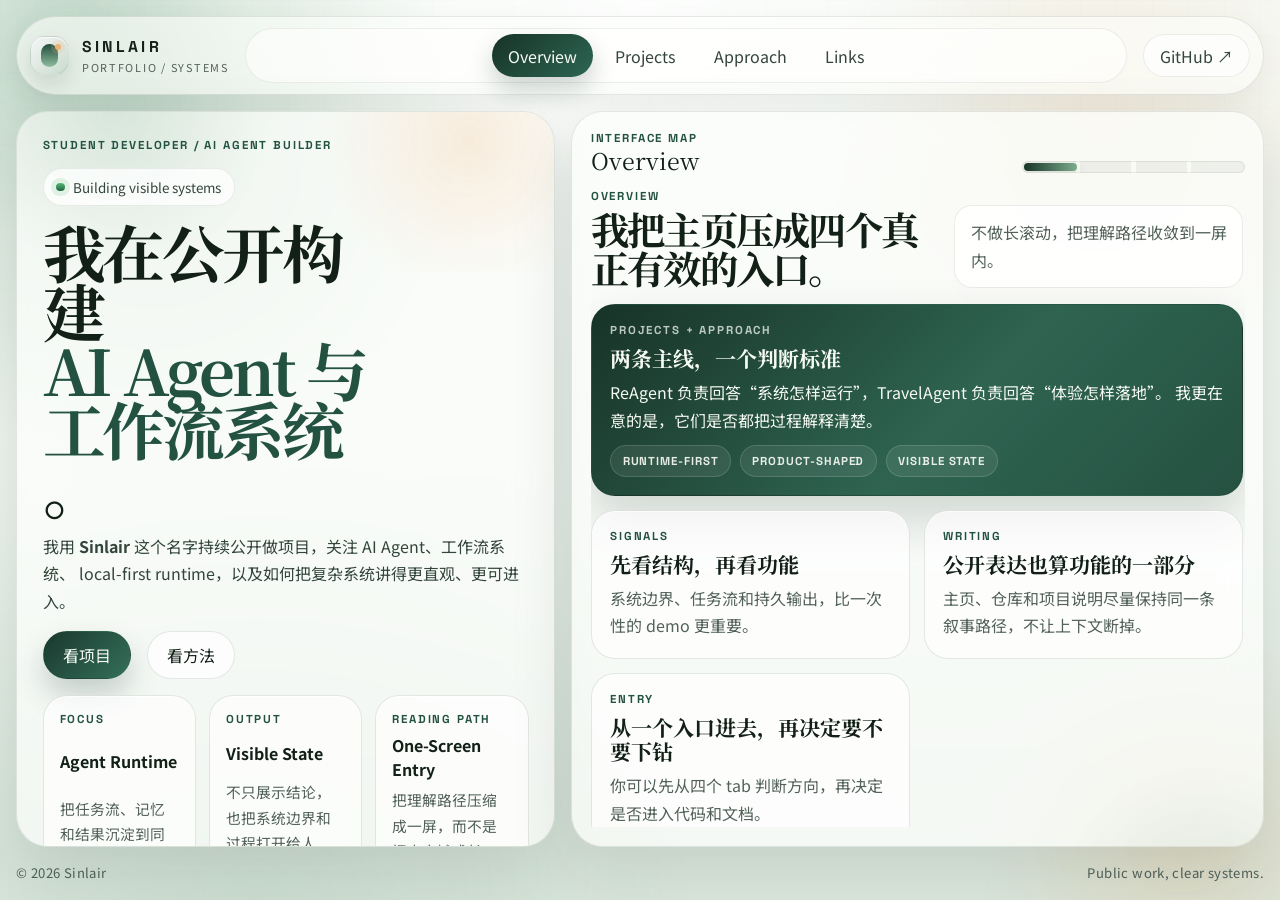
==== commit 63f29ef1: "Adjust homepage copy tone" ====
--- a/index.html
+++ b/index.html
@@ -50,7 +50,7 @@
         </div>
 
         <div class="hero-copy">
-          <h1>把 AI 项目做成<span>一眼能感受到结构</span>的界面。</h1>
+          <h1>我在公开构建<span>AI Agent 与工作流系统</span>。</h1>
           <p class="identity-lead">
             我用 <strong>Sinlair</strong> 这个名字持续公开做项目，关注 AI Agent、工作流系统、
             local-first runtime，以及如何把复杂系统讲得更直观、更可进入。
@@ -84,13 +84,13 @@
           <div class="spotlight-head">
             <div>
               <p class="meta-label meta-label-invert">Current Focus</p>
-              <h2>过程感本身也应该被设计出来。</h2>
+              <h2>我更在意系统如何被读懂。</h2>
             </div>
             <span class="spotlight-badge">Live</span>
           </div>
 
           <p class="spotlight-copy">
-            我更关心一套系统怎样公开自己的边界、状态和节奏，而不是只把结论端出来。
+            项目不只要能运行，也要让人看出它的边界、状态和节奏。
           </p>
 
           <div class="spotlight-metrics">
@@ -279,7 +279,7 @@
 
     <footer class="site-footer">
       <p>&copy; <span class="currentYear"></span> Sinlair</p>
-      <p>Built for one-screen reading.</p>
+      <p>Public work, clear systems.</p>
     </footer>
   </div>
 
